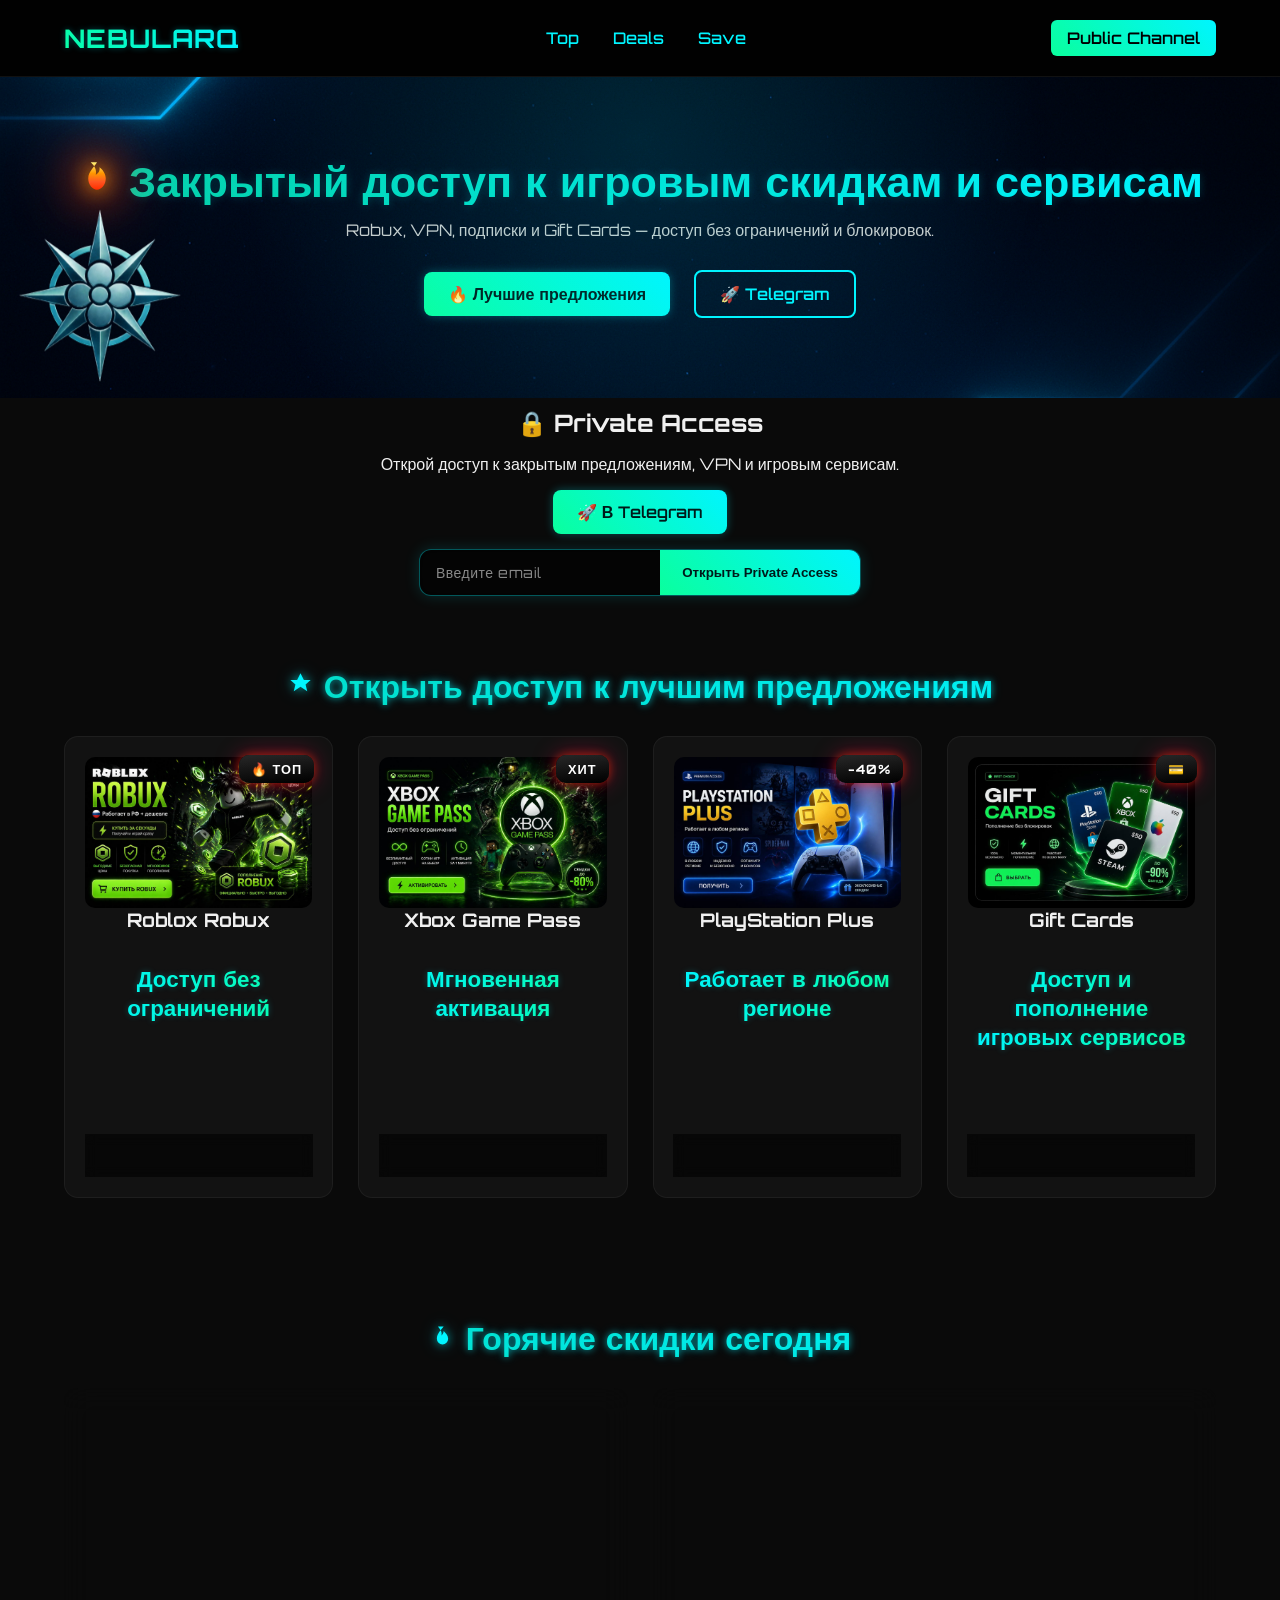
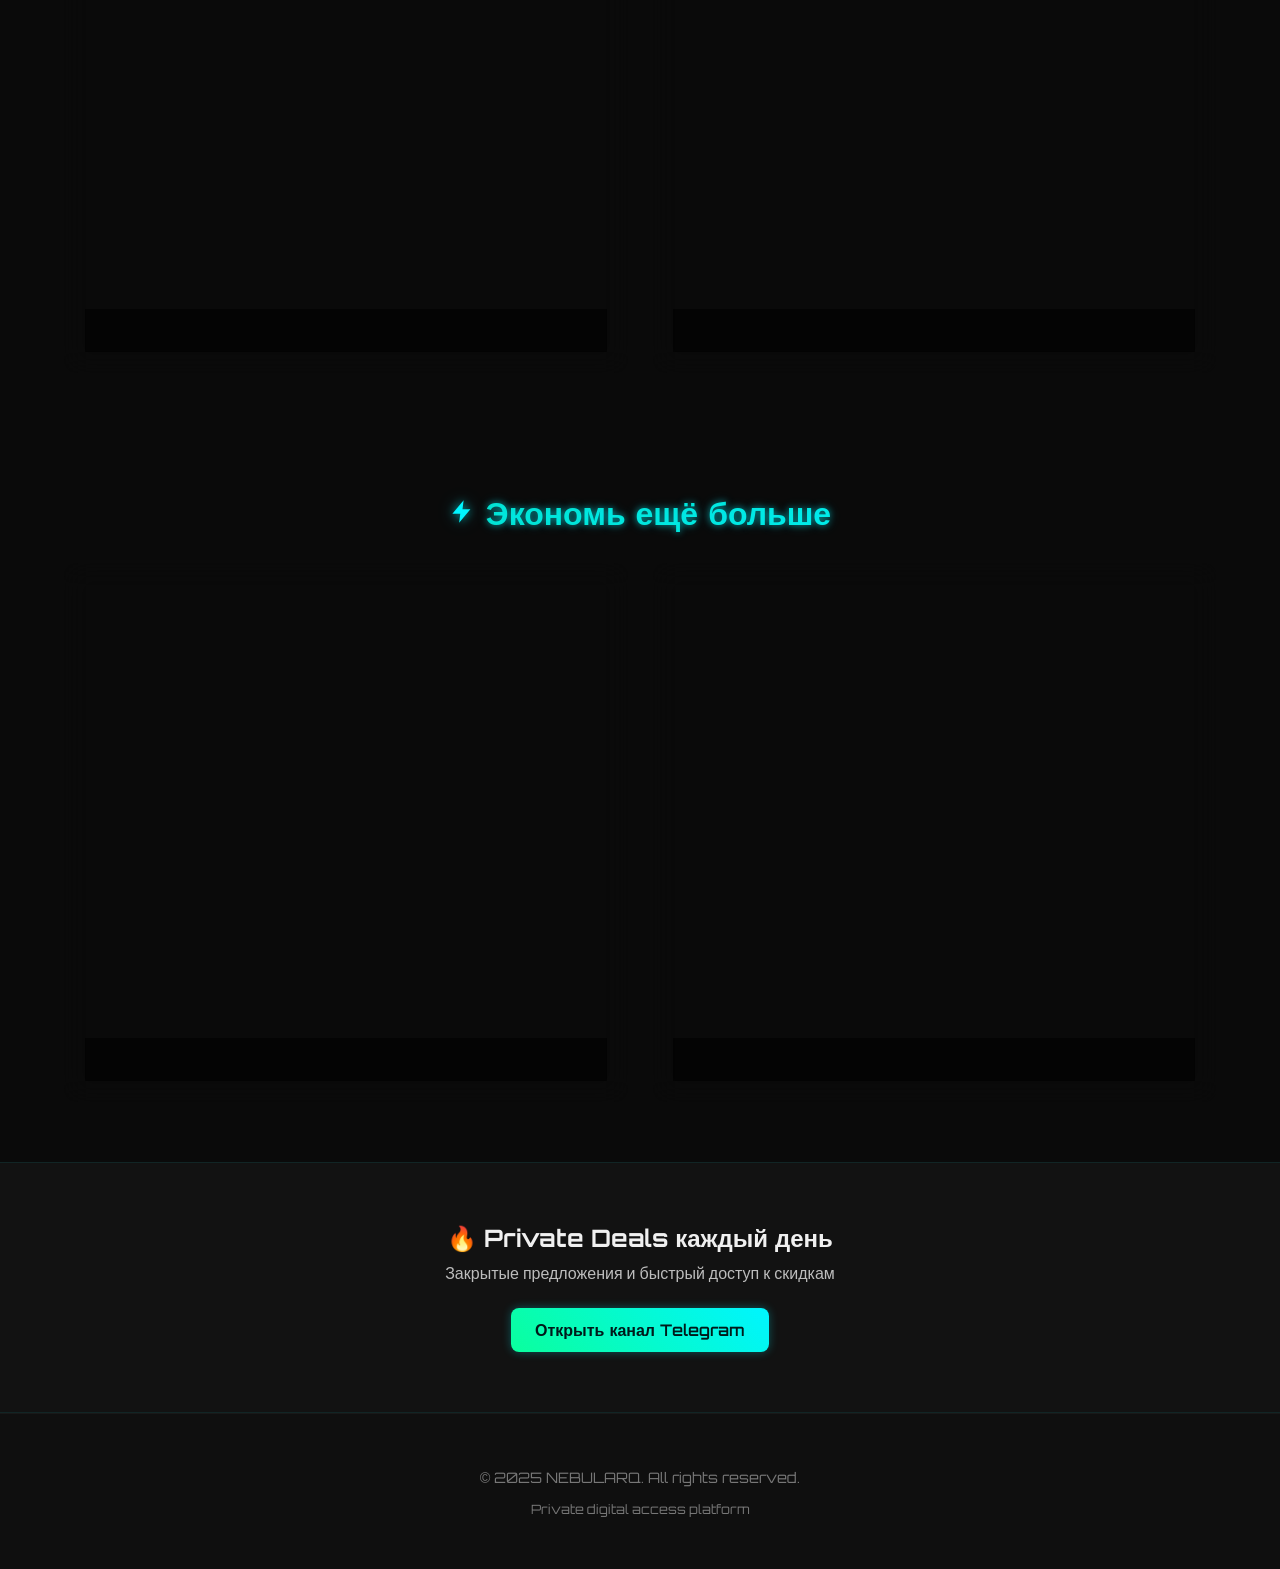
==== index.html @ bac9af2c "update hero se88" ====
<!DOCTYPE html>
<html lang="ru">

<head>
    <meta charset="UTF-8">
    <meta name="viewport" content="width=device-width, initial-scale=1.0">
    <title>Nebularq — Игровые скидки до 90%</title>

    <link rel="stylesheet" href="style.css?v=6">
    <link href="https://fonts.googleapis.com/css2?family=Orbitron:wght@500;700&display=swap" rel="stylesheet">
    <link rel="icon" href="assets/favicon.png">
</head>

<body>

    <!-- NAVBAR -->
    <header class="navbar">
        <div class="logo">NEBULARQ</div>

        <nav>
            <a href="#featured">Top</a>
            <a href="#top-deals">Deals</a>
            <a href="#save">Save</a>
        </nav>

        <a href="https://t.me/nebularq" class="telegram-btn" target="_blank">
            Public Channel
        </a>
    </header>


    <!-- HERO -->
    <section class="hero">

        <div class="hero-decoration">
            <img src="assets/Futuristic_cyan_star_emblem-removebg-preview.png">
        </div>

        <h1 class="hero-title">
            <span class="fire">
                <svg viewBox="0 0 64 64" width="40" height="40">
                    <defs>
                        <linearGradient id="fireGradient" x1="0%" y1="0%" x2="0%" y2="100%">
                            <stop offset="0%" stop-color="#fff176" />
                            <stop offset="40%" stop-color="#ff9800" />
                            <stop offset="70%" stop-color="#ff5722" />
                            <stop offset="100%" stop-color="#ff2d00" />
                        </linearGradient>
                    </defs>
                    <path
                        d="M32 2C28 10 18 16 18 28c0 10 7 18 14 18s14-8 14-18c0-8-5-14-10-18 1 6-2 10-6 12 2-8-2-14-8-20z" />
                </svg>

                <span class="sparks">
                    <span></span>
                    <span></span>
                    <span></span>
                </span>
            </span>

            <span class="title-text">Закрытый доступ к игровым скидкам и сервисам</span>
        </h1>

        <p class="hero-sub">
            Robux, VPN, подписки и Gift Cards — доступ без ограничений и блокировок.
        </p>

        <div class="hero-buttons">
            <a href="#featured" class="btn-primary">🔥 Лучшие предложения</a>
            <a href="https://t.me/nebularq" class="btn-secondary" target="_blank">🚀 Telegram</a>
        </div>

    </section>



    <!-- ✅ LEAD CAPTURE (УЛУЧШЕННЫЙ) -->
    <section class="lead-capture reveal">

        <h2>🔒 Private Access</h2>
        <p>Открой доступ к закрытым предложениям,
            VPN и игровым сервисам.</p>

        <div class="lead-buttons">

            <a href="https://t.me/nebularq" class="btn-primary track" target="_blank">
                🚀 В Telegram
            </a>

            <form id="emailForm" class="email-form">
                <div class="email-wrapper">
                    <input type="email" id="emailInput" placeholder="Введите email" required>
                    <button type="submit">
                        Открыть Private Access
                    </button>
                </div>
            </form>

        </div>

    </section>


    <!-- 💰 FEATURED -->
    <section id="featured" class="deals">
        <h2 class="section-title">
            <span class="title-icon">
                <svg viewBox="0 0 24 24" width="22" height="22">
                    <path d="M12 2L15 8H21L16.5 12L18 18L12 14L6 18L7.5 12L3 8H9L12 2Z" />
                </svg>
            </span>
            Открыть доступ к лучшим предложениям
        </h2>

        <div class="grid-cards">

            <!-- 💰 ROBUX -->
            <article class="deal-card reveal">
                <img src="assets/roblox.jpg">
                <span class="badge">🔥 ТОП</span>

                <h3>Roblox Robux</h3>
                <p class="new-price">Доступ без ограничений</p>

                <a href="/r.html?offer=roblox" class="buy-btn track">
                    Получить доступ
                </a>
            </article>

            <!-- 🎮 XBOX -->
            <article class="deal-card reveal">
                <img src="assets/xbox.jpg">
                <span class="badge">ХИТ</span>

                <h3>Xbox Game Pass</h3>
                <p class="new-price">Мгновенная активация</p>

                <a href="/r.html?offer=xbox" class="buy-btn track">
                    Активировать
                </a>
            </article>

            <!-- 🎮 PS -->
            <article class="deal-card reveal">
                <img src="assets/ps.jpg">
                <span class="badge">-40%</span>

                <h3>PlayStation Plus</h3>
                <p class="new-price">Работает в любом регионе</p>

                <a href="/r.html?offer=ps" class="buy-btn track">
                    Получить
                </a>
            </article>

            <!-- 🎁 GIFTCARDS -->
            <article class="deal-card reveal">
                <img src="assets/giftcard.jpg">
                <span class="badge">💳</span>

                <h3>Gift Cards</h3>
                <p class="new-price">Доступ и пополнение игровых сервисов</p>

                <a href="/r.html?offer=giftcards" class="buy-btn track">
                    Выбрать
                </a>
            </article>

        </div>
    </section>


    <!-- 🔥 HOT DEALS -->
    <section id="top-deals" class="deals">
        <h2 class="section-title">
            <span class="title-icon">
                <svg viewBox="0 0 24 24" width="22" height="22">
                    <path d="M13 3C11 6 7 9 7 14a5 5 0 0 0 10 0c0-3-2-5-4-7 0 2-1 3-2 4 1-3-1-5-3-8z" />
                </svg>
            </span>
            Горячие скидки сегодня
        </h2>

        <div class="grid-cards">

            <article class="deal-card reveal">
                <img src="assets/roblox.jpg">
                <span class="badge">-50%</span>

                <h3>Robux</h3>
                <p class="old-price">999₽</p>
                <p class="new-price">499₽</p>

                <a href="/r.html?offer=roblox" class="buy-btn track">
                    Открыть предложение
                </a>
            </article>

            <article class="deal-card reveal">
                <img src="assets/starfield.jpg">
                <span class="badge">-96%</span>

                <h3>Starfield</h3>
                <p class="old-price">4199₽</p>
                <p class="new-price">149₽</p>

                <a href="/r.html?offer=giftcards" class="buy-btn track">
                    Получить доступ
                </a>
            </article>

        </div>
    </section>


    <!-- 💸 SAVE -->
    <section id="save" class="deals">
        <h2 class="section-title">
            <span class="title-icon">
                <svg viewBox="0 0 24 24" width="22" height="22">
                    <path d="M13 2L3 14h7l-1 8 10-12h-7l1-8z" />
                </svg>
            </span>
            Экономь ещё больше
        </h2>

        <div class="grid-cards">

            <!-- 🔥 VPN -->
            <article class="deal-card reveal">
                <img src="assets/vpn nebula access.jpg">
                <span class="badge">🔥 MUST</span>

                <h3>Nebula Access</h3>
                <p class="new-price">Private VPN & Region Access</p>

                <a href="/r.html?offer=vpn" class="buy-btn track">
                    Открыть доступ
                </a>
            </article>

            <article class="deal-card reveal">
                <img src="assets/spotify.jpg">
                <h3>Spotify Premium</h3>
                <p class="new-price">Premium без ограничений</p>

                <a href="/r.html?offer=temu" class="buy-btn track">
                    Перейти
                </a>
            </article>

        </div>
    </section>


    <!-- TELEGRAM -->
    <section class="telegram-promo">
        <h2>🔥 Private Deals каждый день</h2>
        <p>Закрытые предложения и быстрый доступ к скидкам</p>
        <a href="https://t.me/nebularq" class="btn-primary" target="_blank">
            Открыть канал Telegram
        </a>
    </section>


    <!-- FLASH DEAL -->
    <aside class="flash-deal hidden">
        <button class="close-btn">×</button>

        <h3>⚡ДОСТУП ОТКРЫТ</h3>
        <p>Private VPN Access<strong></strong> для обхода ограничений</p>

        <a href="/r.html?offer=vpn" class="btn-primary track">
            Получить доступ
        </a>
    </aside>



    <!-- FOOTER -->
    <footer class="footer">

        <p>© 2025 NEBULARQ. All rights reserved.</p>

        <p class="disclaimer">
            Private digital access platform
        </p>

    </footer>

    <script src="script.js?v=6"></script>

</body>

</html>
---- style.css ----
body {
  margin: 0;
  font-family: 'Orbitron', sans-serif;
  background: #0a0a0a;
  color: #f0f0f0;
}

a {
  text-decoration: none;
  color: #00f5ff;
  transition: 0.3s;
}

a:hover {
  color: #0aff9d;
}

h1,
h2,
h3 {
  margin: 0 0 10px;
}

/* ---------- Navbar ---------- */
.navbar {
  display: flex;
  justify-content: space-between;
  align-items: center;
  padding: 20px 5%;
  background: rgba(0, 0, 0, 0.85);
  border-bottom: 1px solid #111;
}

.navbar .logo {
  position: relative;

  font-weight: 700;
  font-size: 1.6rem;
  letter-spacing: 1px;

  background: linear-gradient(90deg,
      #0aff9d,
      #00f5ff,
      #0aff9d);

  background-size: 200% auto;

  -webkit-background-clip: text;
  background-clip: text;
  -webkit-text-fill-color: transparent;

  animation: logoFlow 4s linear infinite;

  text-shadow:
    0 0 6px rgba(0, 245, 255, 0.3);

  z-index: 2;
}




@keyframes logoFlow {
  0% {
    background-position: 0% center;
  }
  100% {
    background-position: 200% center;
  }
}



/* Только для мобильных */
@media (max-width: 768px) {
  .navbar {
    position: relative;
    overflow: hidden;
     align-items: flex-start; /* ⬅️ ключ! */
  }
  

@media (max-width: 768px) {

  .navbar nav {
    display: flex;
    flex-direction: column; /* ⬅️ делаем вертикально */
    align-items: flex-start; /* ⬅️ выравниваем по левому краю */
    gap: 6px;
    margin-top: 8px;
  }

  .navbar nav a {
    margin: 0; /* убираем кривые отступы */
  }

}

  .navbar::before {
    content: '';
    position: absolute;
    left: -150px;
    top: 0;
    width: 100%;
    height: 100%;

    background: url('assets/Futuristic_cyan_star_emblem-removebg-preview.png?v=2') center/contain no-repeat;
    background-size: auto 99%;

    z-index: 1;
    opacity: 1;

    /* 🔥 СВЕЧЕНИЕ */
    filter:
      drop-shadow(0 0 10px rgba(0, 245, 255, 0.1)) drop-shadow(0 0 15px rgba(0, 245, 255, 0.2)) drop-shadow(0 0 35px rgba(10, 255, 157, 0.1));

    /* ✨ АНИМАЦИЯ */
    animation: starFloat 6s ease-in-out infinite;

    will-change: transform, filter;

    pointer-events: none;
  }

  .navbar .logo,
  .navbar nav,
  .navbar .telegram-btn {
    position: relative;
    z-index: 2;
  }
}

.telegram-btn:hover {
  color: #000;
  /* 💥 текст всегда черный */

  text-shadow:
    0 0 6px rgba(0, 245, 255, 0.6),
    0 0 12px rgba(0, 245, 255, 0.4);

  box-shadow:
    0 0 15px rgba(0, 245, 255, 0.6),
    0 0 30px rgba(0, 245, 255, 0.4);

  transform: translateY(-2px) scale(1.03);
}


@keyframes starFloat {
  0% {
    transform: translateY(0px);
  }

  50% {
    transform: translateY(-5px);
  }

  100% {
    transform: translateY(0px);
  }
}

@keyframes starFloat {
  0% {
    transform: translateY(0px) rotate(0deg);
  }

  50% {
    transform: translateY(-5px) rotate(1deg);
  }

  100% {
    transform: translateY(0px) rotate(0deg);
  }
}

.navbar nav a {
  margin: 0 15px;
  font-weight: 500;
}

.telegram-btn {
  padding: 8px 16px;
  background: linear-gradient(45deg, #0aff9d, #00f5ff);
  border-radius: 6px;
  color: #000;
  font-weight: 600;
  text-shadow:
    0 0 4px rgba(0, 245, 255, 0.2);

}

/* ---------- Hero ---------- */
.hero {
  text-align: center;
  padding: 80px 5%;
  background: url('assets/bg-hero.png') center/cover no-repeat;
  position: relative;
}

.hero::after {
  content: '';
  position: absolute;
  inset: 0;

  background: radial-gradient(circle at 50% 20%,
      rgba(0, 245, 255, 0.12),
      transparent 60%);

  pointer-events: none;
}

/* УБРАТЬ ОТСЮДА ГРАДИЕНТ */
.hero h1 {
  color: #06cea3;
  /* просто фолбэк */
}

.hero-sub {
  margin-top: 15px;
  color: #ccc;
  animation: fadeInUp 1.4s ease forwards;
}

.hero-title {
  font-size: 2.7rem;
  font-weight: 700;
  line-height: 1.1;
  display: flex;
  justify-content: center;
  align-items: center;
  flex-wrap: wrap;

  animation: fadeInUp 1s ease forwards;
}

.title-text {
  background: linear-gradient(90deg,
      #06cea3,
      #00f5ff,
      #06cea3);

  background-size: 200% auto;


  -webkit-text-fill-color: transparent;
  background: linear-gradient(90deg, #06cea3 0%, #00f5ff 100%);

  animation: gradientMove 4s linear infinite;
}

/* 🌈 движение градиента */
@keyframes gradientMove {
  0% {
    background-position: 0% center;
  }

  100% {
    background-position: 200% center;
  }
}

.fire {
  position: relative;
  display: inline-flex;
  margin-right: 12px;
}

.fire svg {
  fill: url(#fireGradient);

  filter:
    drop-shadow(0 0 10px #ff9800) drop-shadow(0 0 20px #ff5722) drop-shadow(0 0 30px #ff2d00);

  animation: fireUltra 0.7s infinite ease-in-out;
}

@keyframes fireUltra {
  0% {
    transform: scale(1) rotate(-1deg);
  }

  50% {
    transform: scale(1.15) rotate(1deg);
  }

  100% {
    transform: scale(1) rotate(0deg);
  }
}

.title-text {
  background: linear-gradient(90deg, #06cea3 0%, #00f5ff 100%);

  background-clip: text;
  /* ✅ добавь это */
  -webkit-background-clip: text;
  /* ✅ оставь это */

  -webkit-text-fill-color: transparent;
}


/* ссылки */
a {
  transition: all 0.25s ease;
}

a:hover {
  text-shadow: 0 0 8px #00f5ff;
}

/* бейджи */
.badge {
  animation: pulseBadge 2s infinite;
}

@keyframes pulseBadge {
  0% {
    transform: scale(1);
  }

  50% {
    transform: scale(1.08);
  }

  100% {
    transform: scale(1);
  }
}

@keyframes fadeInUp {
  from {
    opacity: 0;
    transform: translateY(20px);
  }

  to {
    opacity: 1;
    transform: translateY(0);
  }
}

.sparks {
  position: absolute;
  top: -5px;
  left: 10px;
  pointer-events: none;
}

.sparks span {
  position: absolute;
  width: 4px;
  height: 4px;
  background: #ffcc00;
  border-radius: 50%;
  opacity: 0;
  animation: sparkFly 1.5s infinite;
}

/* разные искры */
.sparks span:nth-child(1) {
  left: 0;
  animation-delay: 0s;
}

.sparks span:nth-child(2) {
  left: 8px;
  animation-delay: 0.3s;
}

.sparks span:nth-child(3) {
  left: 4px;
  animation-delay: 0.6s;
}

/* ✨ анимация искр */
@keyframes sparkFly {
  0% {
    transform: translateY(0) scale(1);
    opacity: 1;
  }

  50% {
    transform: translateY(-10px) scale(1.2);
    opacity: 0.8;
  }

  100% {
    transform: translateY(-20px) scale(0.5);
    opacity: 0;
  }
}

.hero-decoration {
  position: absolute;
  left: 0;
  bottom: 0;
  width: 200px;
  height: auto;
  z-index: 1;
  pointer-events: none;
  mix-blend-mode: screen;
}



.hero-decoration img {
  width: 100%;
  height: auto;
  display: block;

  animation: starGlow 4s ease-in-out infinite;
}

@keyframes starGlow {

  /* 🔵 минимум */
  0% {
    filter:
      drop-shadow(0 0 2px rgba(0, 245, 255, 0.05))
      drop-shadow(0 0 4px rgba(0, 245, 255, 0.05))
      brightness(0.85);
  }

  /* 👈 мягкий разогрев */
  6% {
    filter:
      drop-shadow(0 0 3px rgba(200, 240, 255, 0.12))
      drop-shadow(0 0 6px rgba(200, 240, 255, 0.1))
      brightness(0.92);
  }

  /* 👈 ещё ближе к вспышке (сглаживание ключ!) */
  10% {
    filter:
      drop-shadow(0 0 5px rgba(220, 250, 255, 0.25))
      drop-shadow(0 0 10px rgba(220, 250, 255, 0.18))
      brightness(1.02);
  }

  /* ✨ внутренняя вспышка (уже НЕ резкая) */
  14% {
    filter:
      drop-shadow(0 0 8px rgba(255, 255, 255, 0.45))
      drop-shadow(0 0 14px rgba(220, 255, 255, 0.3))
      brightness(1.12);
  }

  /* 👈 плавный выход из вспышки */
  22% {
    filter:
      drop-shadow(0 0 12px rgba(200, 255, 255, 0.35))
      drop-shadow(0 0 22px rgba(200, 255, 255, 0.25))
      brightness(1.08);
  }

  /* 🔥 основной разгон */
  50% {
    filter:
      drop-shadow(0 0 25px rgba(0, 245, 255, 0.7))
      drop-shadow(0 0 50px rgba(10, 255, 157, 0.5))
      brightness(1.1);
  }

  /* 👈 подготовка к пику */
  65% {
    filter:
      drop-shadow(0 0 28px rgba(0, 255, 200, 0.75))
      drop-shadow(0 0 55px rgba(10, 255, 157, 0.55))
      brightness(1.15);
  }

  /* 🌟 пик */
  75% {
    filter:
      drop-shadow(0 0 30px rgba(10, 255, 157, 0.9))
      drop-shadow(0 0 60px rgba(10, 255, 157, 0.6))
      brightness(1.2);
  }

  /* 👈 мягкое затухание */
  88% {
    filter:
      drop-shadow(0 0 10px rgba(0, 245, 255, 0.2))
      drop-shadow(0 0 18px rgba(0, 245, 255, 0.15))
      brightness(0.95);
  }

  /* 🔵 обратно в минимум */
  100% {
    filter:
      drop-shadow(0 0 2px rgba(0, 245, 255, 0.05))
      drop-shadow(0 0 4px rgba(0, 245, 255, 0.05))
      brightness(0.85);

      animation: starGlow 4s cubic-bezier(0.4, 0, 0.2, 1) infinite;
  }
}

/* Скрываем картинку на мобильных устройствах */
@media (max-width: 768px) {
  .hero-decoration {
    display: none;
  }
}

.btn-primary,
.btn-secondary {
  display: inline-flex;

  align-items: center;
  /* ✅ вертикально */
  justify-content: center;
  /* ✅ по центру */

  padding: 12px 24px;
  margin: 0 10px;
  border-radius: 8px;
  font-weight: 600;
}

.btn-primary {
  position: relative;
  /* ✅ добавили */
  overflow: hidden;
  /* ✅ добавили */

  background: linear-gradient(45deg, #0aff9d, #00f5ff);
  color: #001a1a;
  border-radius: 8px;

  box-shadow: 0 0 10px rgba(0, 245, 255, 0.3);

  animation: pulseGlow 2.5s infinite;
  transition: all 0.3s ease;
}

@keyframes pulseGlow {
  0% {
    box-shadow:
      0 0 8px rgba(0, 245, 255, 0.2),
      0 0 15px rgba(10, 255, 157, 0.1);
  }

  50% {
    box-shadow:
      0 0 25px rgba(0, 245, 255, 0.8),
      0 0 50px rgba(10, 255, 157, 0.5);
  }

  100% {
    box-shadow:
      0 0 8px rgba(0, 245, 255, 0.2),
      0 0 15px rgba(10, 255, 157, 0.1);
  }
}

.btn-primary:active {
  transform: scale(0.96);
  box-shadow:
    0 0 5px #00f5ff,
    inset 0 0 10px rgba(0, 0, 0, 0.4);
}

.btn-primary::before {
  content: "";
  position: absolute;
  top: 0;
  left: -100%;
  width: 60%;
  height: 100%;

  background: linear-gradient(120deg,
      transparent,
      rgba(255, 255, 255, 0.4),
      transparent);

  transform: skewX(-20deg);

  animation: shimmerMove 3s infinite;
}

@keyframes shimmerMove {
  0% {
    left: -100%;
  }

  100% {
    left: 150%;
  }
}


/* 🔥 ХОВЕР */
.btn-primary:hover {
  transform: translateY(-2px) scale(1.05);
  letter-spacing: 0.5px;

  box-shadow:
    0 0 15px #00f5ff,
    0 0 30px rgba(0, 245, 255, 0.8),
    0 0 50px rgba(10, 255, 157, 0.6);

  filter: brightness(1.15);

  color: #001a1a;

  text-shadow: 0 0 6px rgba(0, 0, 0, 0.6);

  animation: none;
  /* 💥 важно — отключаем пульс при наведении */
}

.btn-primary:hover::after {
  transform: translateX(4px);
}

.btn-secondary {
  border: 2px solid #00f5ff;
  color: #00f5ff;
}

.trust-badges span {
  margin: 0 10px;
  font-size: 0.9rem;
  color: #ccc;
}

/* ---------- Deals Grid ---------- */
.deals {
  padding: 60px 5%;
}

.deals h2:hover {
  text-shadow: 0 0 10px rgba(0,245,255,0.4);
}

.section-title {
  display: flex;
  align-items: center;
  justify-content: center;
  gap: 10px;

  font-size: 2rem;

  color: #00f5ff; /* 💥 чистый цвет */

  text-shadow:
    0 0 6px rgba(0, 245, 255, 0.5),
    0 0 12px rgba(0, 245, 255, 0.3);
}

.title-icon svg {
  width: 27px;
  height: 27px;
  fill: #00f5ff;

  /* 💎 лёгкий glow, БЕЗ анимации */
  filter:
    drop-shadow(0 0 4px rgba(0, 245, 255, 0.5))
    drop-shadow(0 0 8px rgba(0, 245, 255, 0.3));
}

.section-title:hover .title-icon svg {
  filter:
    drop-shadow(0 0 8px rgba(0, 245, 255, 0.9))
    drop-shadow(0 0 16px rgba(0, 245, 255, 0.6));
}
.grid-cards {
  display: grid;
  grid-template-columns: repeat(auto-fit, minmax(260px, 1fr));
  gap: 25px;
}

.deal-card {
  background: rgba(18, 18, 18, 0.6);
  /* прозрачность */
  backdrop-filter: blur(12px);
  /* 💎 стекло */
  -webkit-backdrop-filter: blur(12px);
  overflow: hidden;

  border: 1px solid rgba(255, 255, 255, 0.05);
  background: #121212;
  padding: 20px;
  border-radius: 14px;
  text-align: center;
  position: relative;
  z-index: 1;

  transform: translateY(0) scale(1);

  box-shadow: 0 0 0 rgba(0, 0, 0, 0);

  transform-style: preserve-3d;
  perspective: 1000px;

  transition:
    transform 0.25s ease,
    box-shadow 0.3s ease,
    filter 0.3s ease;
}

.deal-card::after {
  content: '';
  position: absolute;
  top: -50%;
  left: -50%;
  width: 200%;
  height: 200%;

  background: radial-gradient(circle,
      rgba(0, 245, 255, 0.15),
      transparent 60%);

  opacity: 0;
  transition: opacity 0.4s;
}

.deal-card:hover::after {
  opacity: 1;
}

.deal-card>* {
  position: relative;
  z-index: 2;
}

.deal-card:active {
  transform: scale(0.97);
}

.deal-card:hover {
  transform: translateY(-8px) scale(1.02);

  box-shadow:
    0 10px 30px rgba(0, 0, 0, 0.6),
    0 0 20px rgba(0, 245, 255, 0.2),
    0 0 40px rgba(10, 255, 157, 0.1);
}

.deal-card::before {
  content: '';
  position: absolute;
  inset: 0;
  border-radius: 14px;

  background: linear-gradient(45deg, #00f5ff, #0aff9d, #00f5ff);

  opacity: 0;
  transition: opacity 0.3s ease;

  z-index: 0;
}

.deal-card:hover::before {
  opacity: 0.70;
  /* 🔥 ключ! не 1, а 0.15 */
  filter: blur(8px);
}

.deal-card img {
  width: 100%;
  border-radius: 10px;

  transition: transform 0.4s ease, filter 0.4s ease;
}

.deal-card:hover img {
  transform: scale(1.05);
  filter: brightness(1.1);
}

.deal-card .old-price {
  text-decoration: line-through;
  color: #777;
  font-size: 0.9rem;
}

.deal-card .new-price {
  font-size: 1.4rem;
  font-weight: 700;

  background: linear-gradient(90deg, #00f5ff, #0aff9d);
  background-clip: text;
  -webkit-background-clip: text;

  color: transparent;
  -webkit-text-fill-color: transparent;

  text-shadow: 0 0 6px rgba(0, 245, 255, 0.25);
}

.deal-card:hover .new-price {
  text-shadow:
    0 0 10px #00f5ff,
    0 0 20px rgba(0, 245, 255, 0.5);
}

.deal-card .badge {
  position: absolute;
  top: 18px;
  right: 18px;

  padding: 6px 12px;
  border-radius: 10px;

  font-size: 0.75rem;
  font-weight: 700;
  letter-spacing: 0.6px;

  color: #fff;

  background: linear-gradient(120deg,
      #0a0a0a,
      #000000,
      #1a1a1a);

  background-size: 200% auto;

  box-shadow:
    0 0 10px rgba(255, 45, 0, 0.6),
    0 0 25px rgba(255, 0, 85, 0.4);

  animation:
    badgeFlow 3s linear infinite,
    badgePulse 2s ease-in-out infinite;

  transition: all 0.3s ease;

  overflow: hidden;
}

@keyframes badgeFlow {
  0% {
    background-position: 0% center;
  }

  100% {
    background-position: 200% center;
  }
}

@keyframes badgePulse {
  0% {
    box-shadow:
      0 0 8px rgba(255, 45, 0, 0.5),
      0 0 15px rgba(255, 0, 85, 0.3);
  }

  50% {
    box-shadow:
      0 0 20px rgba(255, 45, 0, 0.9),
      0 0 40px rgba(255, 0, 85, 0.6),
      0 0 60px rgba(255, 45, 0, 0.4);
  }

  100% {
    box-shadow:
      0 0 8px rgba(255, 45, 0, 0.5),
      0 0 15px rgba(255, 0, 85, 0.3);
  }
}

@keyframes badgeGlow {
  0% {
    box-shadow:
      0 0 8px rgba(255, 45, 0, 0.5);
  }

  50% {
    box-shadow:
      0 0 20px rgba(255, 45, 0, 0.9),
      0 0 40px rgba(255, 0, 85, 0.6);
  }

  100% {
    box-shadow:
      0 0 8px rgba(255, 45, 0, 0.5);
  }
}


.deal-card .badge::before {
  content: "";
  position: absolute;
  top: 0;
  left: -100%;
  width: 60%;
  height: 100%;

  background: linear-gradient(120deg,
      transparent,
      rgba(255, 255, 255, 0.5),
      transparent);

  transform: skewX(-20deg);

  animation: badgeShine 2.5s infinite;
}

.deal-card .badge::after {
  content: '';
  position: absolute;
  inset: 0;
  border-radius: 8px;

  background: linear-gradient(rgba(255, 255, 255, 0.3),
      transparent);

  opacity: 0.4;
}

@keyframes badgeShine {
  0% {
    left: -100%;
  }

  100% {
    left: 150%;
  }
}

.deal-card:hover .badge {
  transform: scale(1.15);

  box-shadow:
    0 0 25px rgba(255, 45, 0, 1),
    0 0 50px rgba(255, 0, 85, 0.8),
    0 0 80px rgba(255, 45, 0, 0.6);
}

.buy-btn {
  display: inline-block;
  margin-top: 12px;
  padding: 10px 20px;

  background: rgba(0, 0, 0, 0.6);
  /* 🔥 вот тот самый баланс */
  color: #00f5ff;

  border: 1px solid rgba(0, 245, 255, 0.5);
  border-radius: 8px;

  font-weight: 600;

  backdrop-filter: blur(6px);

  transition: all 0.3s ease;
}

/* ХОВЕР */
.buy-btn:hover {
  background: linear-gradient(45deg, #0aff9d, #00f5ff);
  color: #000;

  box-shadow:
    0 0 10px #00f5ff,
    0 0 20px rgba(0, 245, 255, 0.6);
}

/* ---------- Categories ---------- */
/* .categories {
  display: flex;
  justify-content: center;
  gap: 20px;
  padding: 40px 5%;
  background: #0f0f0f;
}
.categories a {
  padding: 10px 20px;
  background: #121212;
  border-radius: 8px;
} */


.categories {

  display: grid;

  grid-template-columns: repeat(auto-fit, minmax(120px, 1fr));

  gap: 20px;

  padding: 40px 5%;

  background: #0f0f0f;

  justify-items: center;
  /* выравнивание кнопок по центру в своих ячейках */

}

.categories a {

  padding: 10px 20px;

  background: #121212;

  border-radius: 8px;

  text-align: center;

  white-space: nowrap;
  /* чтобы текст не ломался по словам */

}


/* Дополнительная настройка для совсем узких экранов (опционально) */

@media (max-width: 480px) {

  .categories {

    grid-template-columns: repeat(2, 1fr);
    /* по 2 кнопки в ряд */

  }

}


/* ---------- How It Works ---------- */
.how {
  padding: 60px 5%;
  background: #0a0a0a;
  text-align: center;
}

.how ol {
  max-width: 600px;
  margin: 20px auto;
  text-align: left;
  line-height: 1.6;
}

/* ---------- Telegram Promo ---------- */
.telegram-promo {
  padding: 60px 5%;
  text-align: center;
  background: #121212;
}

/* ---------- Flash Deal Widget ---------- */
.flash-deal {
  box-sizing: border-box;
  position: fixed;
  bottom: 30px;
  right: 30px;
  background: #1a1a1a;
  padding: 20px;
  border-radius: 12px;
  box-shadow: 0 0 20px #0aff9d55;
  text-align: center;
  z-index: 1000;
}

.close-btn {
  position: absolute;
  top: 5px;
  right: 10px;
  background: none;
  border: none;
  color: #888;
  font-size: 24px;
  cursor: pointer;
  line-height: 1;
  padding: 0;
  width: 20px;
  height: 20px;
  display: flex;
  align-items: center;
  justify-content: center;
  transition: color 0.3s;
}

.close-btn:hover {
  color: #ff0055;
}

/* Скрытое состояние */
.flash-deal.hidden {
  display: none;
}

/* ---------- Footer ---------- */
.footer {
  text-align: center;
  padding: 40px 5%;
  background: #0f0f0f;
  font-size: 0.9rem;
  color: #777;
}

.footer a {
  color: #00f5ff;
}

.footer .disclaimer {
  margin-top: 10px;
  font-size: 0.8rem;
}


.reveal:nth-child(1) {
  transition-delay: 0.1s;
}

.reveal:nth-child(2) {
  transition-delay: 0.2s;
}

.reveal:nth-child(3) {
  transition-delay: 0.3s;
}

.reveal:nth-child(4) {
  transition-delay: 0.4s;
}

.reveal:nth-child(5) {
  transition-delay: 0.5s;
}

.reveal {
  opacity: 0;
  transform: translateY(40px) scale(0.95);
  filter: blur(10px);

  transition:
    opacity 0.8s ease,
    transform 0.8s ease,
    filter 0.8s ease;
}

.reveal.active {
  opacity: 1;
  transform: translateY(0) scale(1);
  filter: blur(0);
}

/* ===================================
   💰 NEW STRUCTURE SUPPORT
   Добавить в конец style.css
=================================== */

/* Featured / Save секции */
#featured,
#save,
#top-deals {
  scroll-margin-top: 100px;
}

/* Заголовки секций */
.deals h2 {
  text-align: center;
  margin-bottom: 30px;
  font-size: 2rem;
  background: linear-gradient(90deg, #06cea3, #00f5ff);
  -webkit-background-clip: text;
  background-clip: text;
  -webkit-text-fill-color: transparent;
}

/* Карточки одинаковой высоты */
.grid-cards {
  align-items: stretch;
}

.deal-card {
  display: flex;
  flex-direction: column;
  justify-content: space-between;
  min-height: 420px;
}

/* Кнопка всегда внизу карточки */
.buy-btn {
  margin-top: auto;
}

/* HERO spacing */
.hero-buttons {
  margin-top: 30px;
}

.hero-sub {
  max-width: 700px;
  margin-left: auto;
  margin-right: auto;
}

/* Telegram block */
.telegram-promo {
  border-top: 1px solid rgba(0, 245, 255, 0.08);
  border-bottom: 1px solid rgba(0, 245, 255, 0.08);
}

.telegram-promo p {
  color: #bdbdbd;
  margin: 10px 0 25px;
}

/* Footer улучшение */
.footer {
  border-top: 1px solid rgba(255, 255, 255, 0.04);
}

/* FLASH DEAL улучшение */
.flash-deal {
  width: 280px;
  max-width: calc(100vw - 30px);
  backdrop-filter: blur(12px);
  -webkit-backdrop-filter: blur(12px);
}

.flash-deal p {
  margin: 10px 0 15px;
}

/* ===== MOBILE ===== */
@media (max-width: 768px) {

  .hero {
    padding: 60px 5%;
  }

  .hero-title {
    font-size: 2rem;
    line-height: 1.2;
  }

  .hero-buttons {
    display: flex;
    flex-direction: column;
    gap: 15px;
    align-items: center;
  }

  .btn-primary,
  .btn-secondary {
    width: 100%;
    max-width: 320px;
    margin: 0;
  }

  .deals {
    padding: 45px 5%;
  }

  .deal-card {
    min-height: auto;
  }

  .flash-deal {
    bottom: 15px;
    right: 15px;
    left: 15px;
    width: auto;
  }

  .navbar nav {
    display: flex;
    gap: 12px;
    flex-wrap: wrap;
    justify-content: center;
  }
}

/* ===== EXTRA SMALL ===== */
@media (max-width: 480px) {

  .hero-title {
    font-size: 1.6rem;
  }

  .deals h2 {
    font-size: 1.5rem;
  }

  .deal-card {
    padding: 16px;
  }

  .buy-btn {
    width: 100%;
    box-sizing: border-box;
    text-align: center;
  }
}



/* ===================================
🔥 PRO FIXES / НЕ ЛОМАЕМ ДИЗАЙН
=================================== */


/* ===============================
🔥 1. ЖИВОЙ ОГОНЬ (УЛУЧШЕН)
=============================== */
.fire svg {
  animation: fireUltra 0.6s infinite ease-in-out;
  transform-origin: center;
}

@keyframes fireUltra {
  0% {
    transform: scale(1) rotate(-2deg);
    filter:
      drop-shadow(0 0 6px #ff9800)
      drop-shadow(0 0 12px #ff5722)
      drop-shadow(0 0 18px #ff2d00);
  }

  50% {
    transform: scale(1.25) rotate(2deg);
    filter:
      drop-shadow(0 0 15px #ff9800)
      drop-shadow(0 0 25px #ff5722)
      drop-shadow(0 0 40px #ff2d00);
  }

  100% {
    transform: scale(1.05) rotate(0deg);
    filter:
      drop-shadow(0 0 8px #ff9800)
      drop-shadow(0 0 16px #ff5722)
      drop-shadow(0 0 22px #ff2d00);
  }
}


/* ===============================
✨ 2. ИСКРЫ (СДЕЛАЛ ЖИВЕЕ)
=============================== */
.sparks span {
  animation: sparkFly 1.2s infinite;
  filter: drop-shadow(0 0 4px #ffcc00);
}

@keyframes sparkFly {
  0% {
    transform: translateY(0) scale(1);
    opacity: 1;
  }

  40% {
    transform: translateY(-12px) scale(1.3);
    opacity: 1;
  }

  100% {
    transform: translateY(-30px) scale(0.3);
    opacity: 0;
  }
}


/* ===============================
💎 3. КАРТОЧКИ — ДОРОЖЕ ВИЗУАЛ
=============================== */
.deal-card {
  backdrop-filter: blur(14px);
}

.deal-card:hover {
  transform: translateY(-10px) scale(1.025);

  box-shadow:
    0 15px 35px rgba(0,0,0,0.7),
    0 0 25px rgba(0,245,255,0.25),
    0 0 60px rgba(10,255,157,0.12);
}


/* ===============================
💰 4. КНОПКИ — БОЛЬШЕ КОНВЕРСИЯ
=============================== */
.buy-btn {
  position: relative;
  overflow: hidden;
}

.buy-btn::after {
  content: "";
  position: absolute;
  inset: 0;

  background: linear-gradient(
    120deg,
    transparent,
    rgba(255,255,255,0.25),
    transparent
  );

  opacity: 0;
  transition: 0.4s;
}

.buy-btn:hover::after {
  opacity: 1;
  animation: shineBtn 1.2s;
}

@keyframes shineBtn {
  from { transform: translateX(-100%); }
  to { transform: translateX(200%); }
}


/* ===============================
🔥 5. BADGE — СИЛЬНЕЕ ВНИМАНИЕ
=============================== */
.deal-card .badge {
  letter-spacing: 1px;
  font-size: 0.8rem;
}

.deal-card:hover .badge {
  transform: scale(1.2);
}


/* ===============================
⚡ 6. FLASH DEAL — ДОРОЖЕ ВИД
=============================== */
.flash-deal {
  border: 1px solid rgba(0,245,255,0.2);

  box-shadow:
    0 0 15px rgba(0,245,255,0.25),
    0 0 40px rgba(10,255,157,0.15);
}

.flash-deal h3 {
  text-shadow: 0 0 10px rgba(0,245,255,0.5);
}


/* ===============================
📱 7. МОБИЛКА (ВАЖНО)
=============================== */
@media (max-width: 768px) {

  .deal-card:hover {
    transform: none;
  }

  .buy-btn:active {
    transform: scale(0.95);
  }

}


/* ===============================
💣 8. ЛЁГКИЙ FOCUS (UX + ДЕНЬГИ)
=============================== */
.buy-btn:focus {
  outline: none;

  box-shadow:
    0 0 0 2px rgba(0,245,255,0.4),
    0 0 15px rgba(0,245,255,0.6);
}


/* ===============================
🚀 9. HERO ТЕКСТ ЧУТЬ ЯРЧЕ
=============================== */
.hero-title {
  text-shadow:
    0 0 10px rgba(0,245,255,0.2);
}


/* ===============================
💡 10. ЛЁГКИЙ ПУЛЬС (НЕ НАВЯЗЧИВО)
=============================== */
@keyframes subtlePulse {
  0% { transform: scale(1); }
  50% { transform: scale(1.015); }
  100% { transform: scale(1); }
}

.btn-primary {
  animation: subtlePulse 3s infinite;
}

.lead-capture {
  text-align: center;
  padding: 10px 5%;
}

/* ===================================
💣 FINAL FIXES (НЕ ЛОМАЕМ ДИЗАЙН)
=================================== */


/* ❌ УБИРАЕМ СТАТИСТИКУ ДЛЯ ВСЕХ */
.stats-panel {
  display: none !important;
}


/* ===============================
💎 EMAIL FORM PRO (АПГРЕЙД)
=============================== */

.email-form {
  margin-top: 15px;
}

.email-form input {
  padding: 10px;
  border-radius: 6px;
  border: none;
}

.email-wrapper {
  display: flex;
  background: rgba(0,0,0,0.55);
  border: 1px solid rgba(0,245,255,0.35);
  border-radius: 12px;
  overflow: hidden;
  backdrop-filter: blur(12px);
  max-width: 440px;
  margin: 0 auto;

  box-shadow:
    0 0 15px rgba(0,245,255,0.15),
    inset 0 0 10px rgba(0,0,0,0.4);
}

.email-wrapper input {
  flex: 1;
  padding: 14px 16px;
  border: none;
  outline: none;
  background: transparent;
  color: #fff;
  font-family: 'Orbitron', sans-serif;
  font-size: 14px;
}

.email-wrapper input::placeholder {
  color: #888;
  letter-spacing: 0.5px;
}

.email-wrapper button {
  padding: 0 22px;
  background: linear-gradient(45deg,#0aff9d,#00f5ff);
  border: none;
  color: #001a1a;
  font-weight: 700;
  cursor: pointer;

  transition: all 0.25s ease;
}

.email-wrapper button:hover {
  filter: brightness(1.2);
  box-shadow:
    0 0 10px rgba(0,245,255,0.6),
    0 0 25px rgba(10,255,157,0.4);
}


/* ===============================
⚡ FLASH DEAL FIX (КНОПКА НЕ ВЫЛАЗИТ)
=============================== */

.flash-deal {
  box-sizing: border-box;
  max-width: calc(100vw - 30px);
}

.flash-deal .btn-primary {
  width: 100%;
  box-sizing: border-box;
  margin: 0;
}


/* ===============================
📱 MOBILE FIX (КРИТИЧНО)
=============================== */

@media (max-width: 480px) {

  .email-wrapper {
    flex-direction: column;
  }

  .email-wrapper button {
    width: 100%;
    padding: 14px;
  }

}


/* ===============================
💰 КОНВЕРСИЯ + UX (ЛЕГКИЕ ДОБАВКИ)
=============================== */

.email-wrapper:focus-within {
  border-color: rgba(0,245,255,0.8);

  box-shadow:
    0 0 20px rgba(0,245,255,0.4),
    0 0 40px rgba(10,255,157,0.2);
}


/* лёгкий hover эффект */
.email-wrapper:hover {
  border-color: rgba(0,245,255,0.6);
}
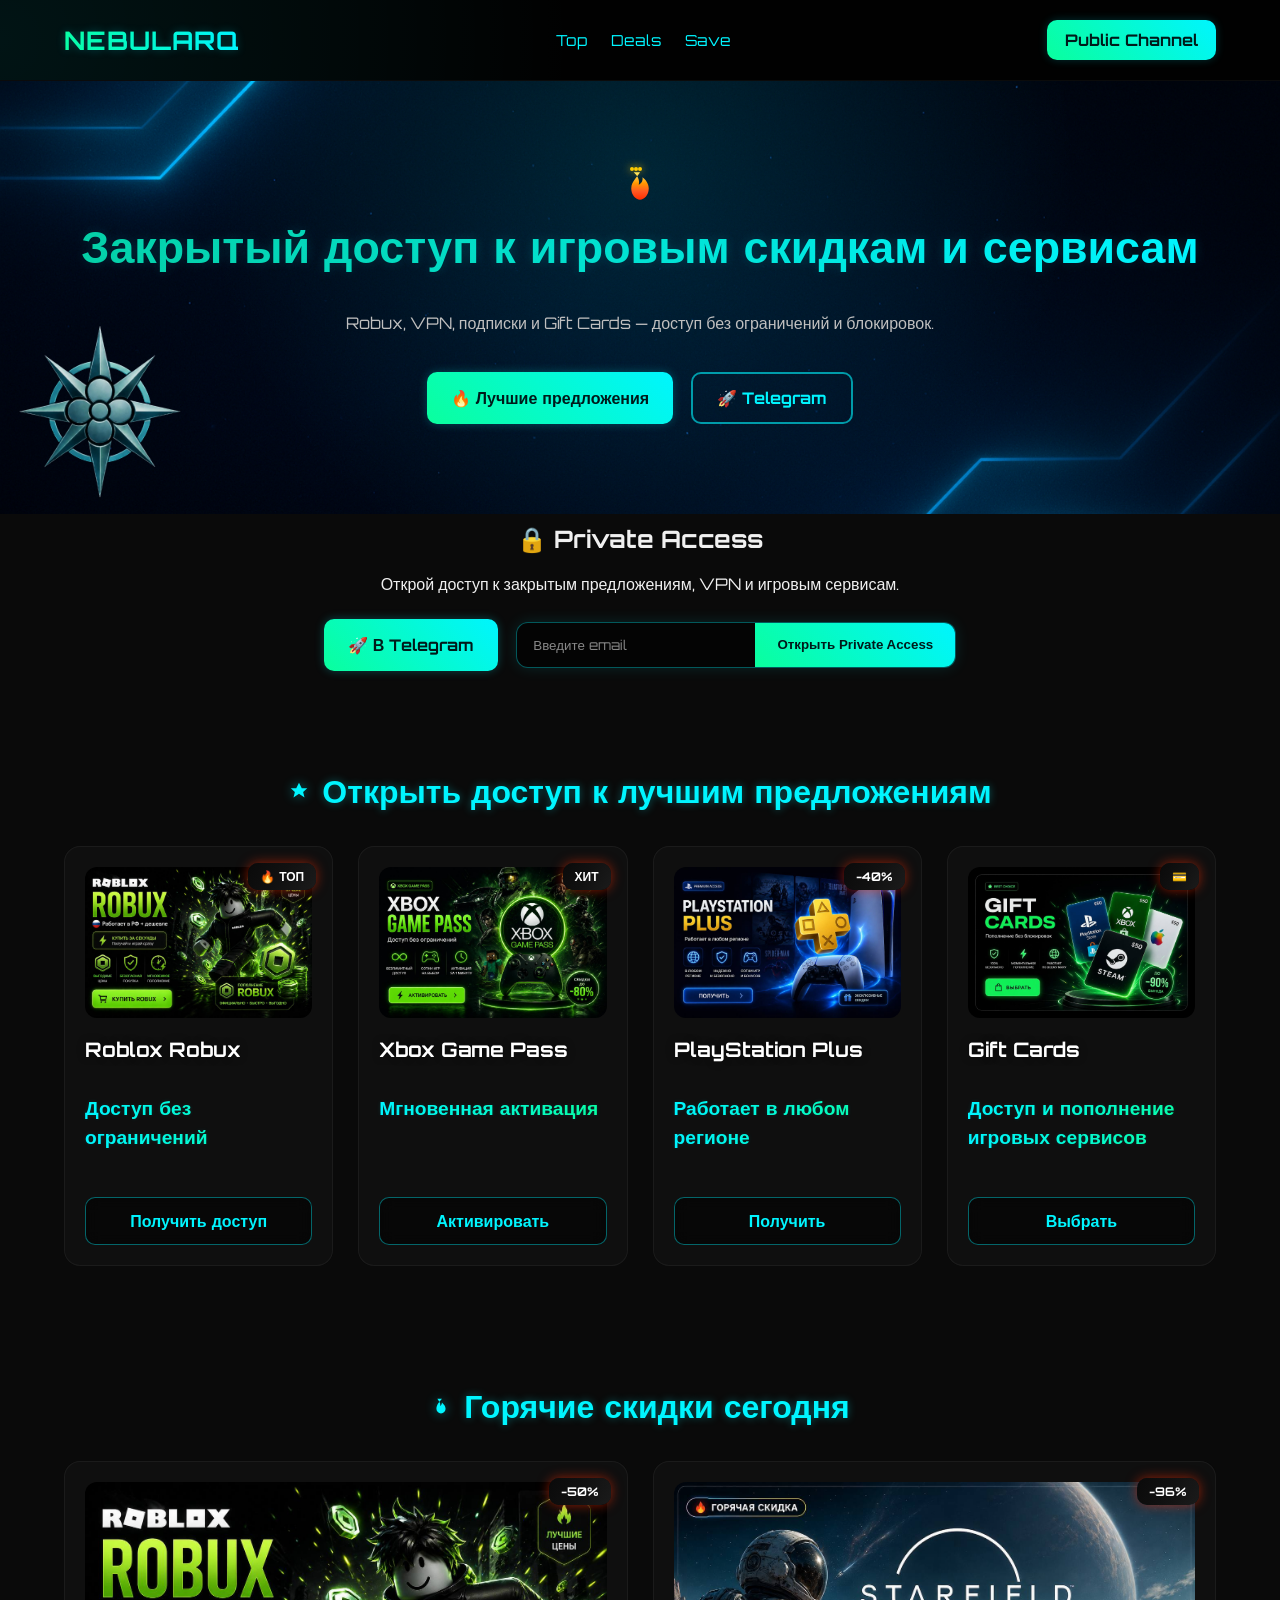
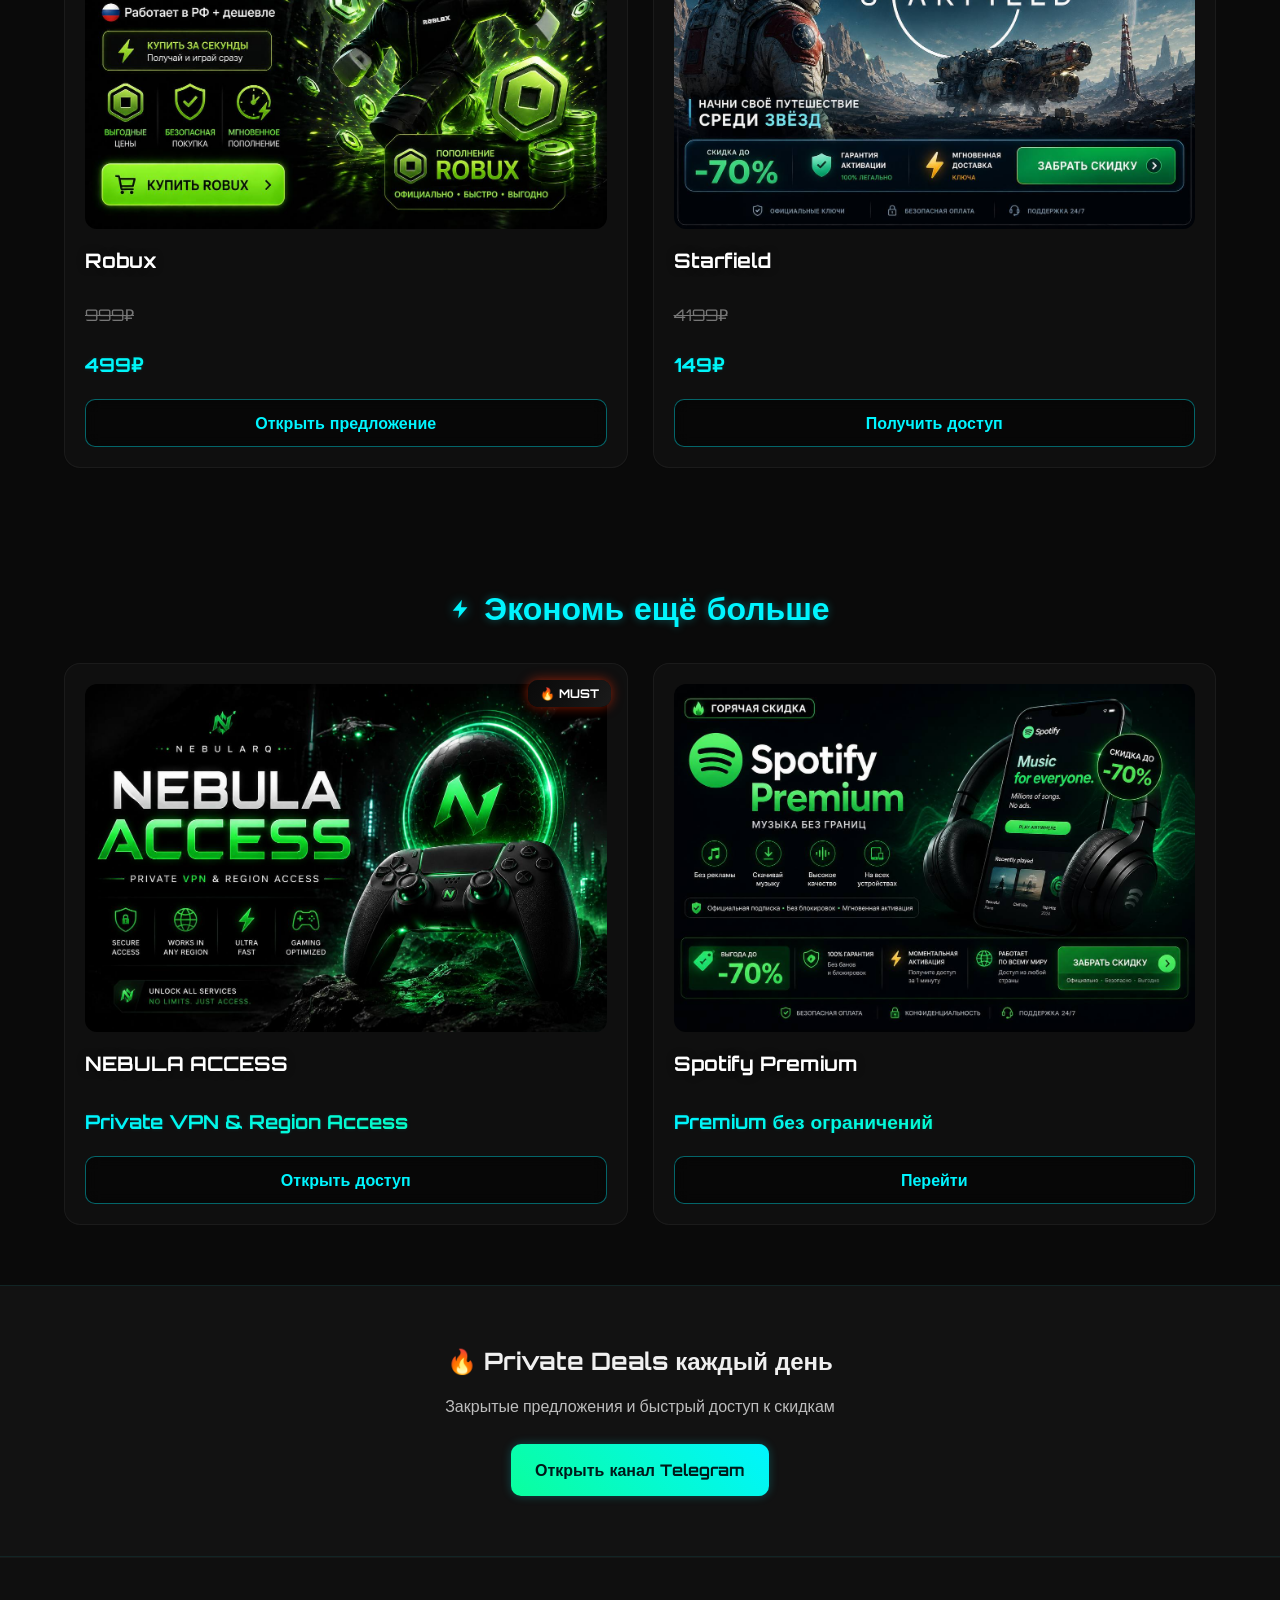
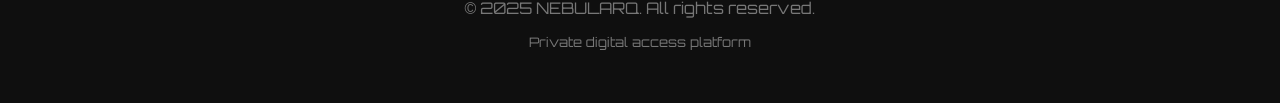
==== commit 6951218d: "update hero se337" ====
--- a/index.html
+++ b/index.html
@@ -2,98 +2,190 @@
 <html lang="ru">
 
 <head>
+
     <meta charset="UTF-8">
-    <meta name="viewport" content="width=device-width, initial-scale=1.0">
+
+    <!-- ✅ ВАЖНО ДЛЯ iPHONE -->
+    <meta name="viewport"
+        content="width=device-width, initial-scale=1.0, viewport-fit=cover">
+
     <title>Nebularq — Игровые скидки до 90%</title>
 
-    <link rel="stylesheet" href="style.css?v=6">
-    <link href="https://fonts.googleapis.com/css2?family=Orbitron:wght@500;700&display=swap" rel="stylesheet">
+    <meta name="description"
+        content="Private gaming deals, Robux, VPN, subscriptions and premium access.">
+
+    <link rel="stylesheet" href="style.css?v=7">
+
+    <link
+        href="https://fonts.googleapis.com/css2?family=Orbitron:wght@500;700&display=swap"
+        rel="stylesheet">
+
     <link rel="icon" href="assets/favicon.png">
+
 </head>
 
 <body>
 
-    <!-- NAVBAR -->
+    <!-- =========================
+         NAVBAR
+    ========================== -->
     <header class="navbar">
-        <div class="logo">NEBULARQ</div>
-
-        <nav>
+
+        <div class="logo">
+            NEBULARQ
+        </div>
+
+        <nav class="nav-links">
+
             <a href="#featured">Top</a>
             <a href="#top-deals">Deals</a>
             <a href="#save">Save</a>
+
         </nav>
 
-        <a href="https://t.me/nebularq" class="telegram-btn" target="_blank">
+        <a href="https://t.me/nebularq"
+            class="telegram-btn"
+            target="_blank"
+            rel="noopener noreferrer">
+
             Public Channel
+
         </a>
+
     </header>
 
 
-    <!-- HERO -->
+    <!-- =========================
+         HERO
+    ========================== -->
     <section class="hero">
 
         <div class="hero-decoration">
-            <img src="assets/Futuristic_cyan_star_emblem-removebg-preview.png">
+
+            <img
+                src="assets/Futuristic_cyan_star_emblem-removebg-preview.png"
+                alt="Nebularq decoration">
+
         </div>
 
         <h1 class="hero-title">
+
             <span class="fire">
-                <svg viewBox="0 0 64 64" width="40" height="40">
+
+                <svg viewBox="0 0 64 64"
+                    width="40"
+                    height="40"
+                    aria-hidden="true">
+
                     <defs>
-                        <linearGradient id="fireGradient" x1="0%" y1="0%" x2="0%" y2="100%">
+
+                        <linearGradient id="fireGradient"
+                            x1="0%"
+                            y1="0%"
+                            x2="0%"
+                            y2="100%">
+
                             <stop offset="0%" stop-color="#fff176" />
                             <stop offset="40%" stop-color="#ff9800" />
                             <stop offset="70%" stop-color="#ff5722" />
                             <stop offset="100%" stop-color="#ff2d00" />
+
                         </linearGradient>
+
                     </defs>
+
                     <path
                         d="M32 2C28 10 18 16 18 28c0 10 7 18 14 18s14-8 14-18c0-8-5-14-10-18 1 6-2 10-6 12 2-8-2-14-8-20z" />
+
                 </svg>
 
                 <span class="sparks">
+
                     <span></span>
                     <span></span>
                     <span></span>
-                </span>
+
+                </span>
+
             </span>
 
-            <span class="title-text">Закрытый доступ к игровым скидкам и сервисам</span>
+            <span class="title-text">
+                Закрытый доступ к игровым скидкам и сервисам
+            </span>
+
         </h1>
 
         <p class="hero-sub">
-            Robux, VPN, подписки и Gift Cards — доступ без ограничений и блокировок.
+
+            Robux, VPN, подписки и Gift Cards —
+            доступ без ограничений и блокировок.
+
         </p>
 
         <div class="hero-buttons">
-            <a href="#featured" class="btn-primary">🔥 Лучшие предложения</a>
-            <a href="https://t.me/nebularq" class="btn-secondary" target="_blank">🚀 Telegram</a>
+
+            <a href="#featured"
+                class="btn-primary">
+
+                🔥 Лучшие предложения
+
+            </a>
+
+            <a href="https://t.me/nebularq"
+                class="btn-secondary"
+                target="_blank"
+                rel="noopener noreferrer">
+
+                🚀 Telegram
+
+            </a>
+
         </div>
 
     </section>
 
 
-
-    <!-- ✅ LEAD CAPTURE (УЛУЧШЕННЫЙ) -->
+    <!-- =========================
+         LEAD CAPTURE
+    ========================== -->
     <section class="lead-capture reveal">
 
         <h2>🔒 Private Access</h2>
-        <p>Открой доступ к закрытым предложениям,
-            VPN и игровым сервисам.</p>
+
+        <p>
+            Открой доступ к закрытым предложениям,
+            VPN и игровым сервисам.
+        </p>
 
         <div class="lead-buttons">
 
-            <a href="https://t.me/nebularq" class="btn-primary track" target="_blank">
+            <a href="https://t.me/nebularq"
+                class="btn-primary track"
+                target="_blank"
+                rel="noopener noreferrer">
+
                 🚀 В Telegram
+
             </a>
 
-            <form id="emailForm" class="email-form">
+            <form id="emailForm"
+                class="email-form">
+
                 <div class="email-wrapper">
-                    <input type="email" id="emailInput" placeholder="Введите email" required>
+
+                    <input
+                        type="email"
+                        id="emailInput"
+                        placeholder="Введите email"
+                        autocomplete="email"
+                        required>
+
                     <button type="submit">
                         Открыть Private Access
                     </button>
+
                 </div>
+
             </form>
 
         </div>
@@ -101,186 +193,375 @@
     </section>
 
 
-    <!-- 💰 FEATURED -->
-    <section id="featured" class="deals">
+    <!-- =========================
+         FEATURED
+    ========================== -->
+    <section id="featured"
+        class="deals">
+
         <h2 class="section-title">
+
             <span class="title-icon">
-                <svg viewBox="0 0 24 24" width="22" height="22">
-                    <path d="M12 2L15 8H21L16.5 12L18 18L12 14L6 18L7.5 12L3 8H9L12 2Z" />
+
+                <svg viewBox="0 0 24 24"
+                    width="22"
+                    height="22"
+                    aria-hidden="true">
+
+                    <path
+                        d="M12 2L15 8H21L16.5 12L18 18L12 14L6 18L7.5 12L3 8H9L12 2Z" />
+
                 </svg>
+
             </span>
+
             Открыть доступ к лучшим предложениям
+
         </h2>
 
         <div class="grid-cards">
 
-            <!-- 💰 ROBUX -->
-            <article class="deal-card reveal">
-                <img src="assets/roblox.jpg">
-                <span class="badge">🔥 ТОП</span>
+            <!-- ROBUX -->
+            <article class="deal-card reveal">
+
+                <img src="assets/roblox.jpg"
+                    alt="Roblox Robux">
+
+                <span class="badge">
+                    🔥 ТОП
+                </span>
 
                 <h3>Roblox Robux</h3>
-                <p class="new-price">Доступ без ограничений</p>
-
-                <a href="/r.html?offer=roblox" class="buy-btn track">
+
+                <p class="new-price">
+                    Доступ без ограничений
+                </p>
+
+                <a href="/r.html?offer=roblox"
+                    class="buy-btn track">
+
                     Получить доступ
-                </a>
-            </article>
-
-            <!-- 🎮 XBOX -->
-            <article class="deal-card reveal">
-                <img src="assets/xbox.jpg">
-                <span class="badge">ХИТ</span>
+
+                </a>
+
+            </article>
+
+
+            <!-- XBOX -->
+            <article class="deal-card reveal">
+
+                <img src="assets/xbox.jpg"
+                    alt="Xbox Game Pass">
+
+                <span class="badge">
+                    ХИТ
+                </span>
 
                 <h3>Xbox Game Pass</h3>
-                <p class="new-price">Мгновенная активация</p>
-
-                <a href="/r.html?offer=xbox" class="buy-btn track">
+
+                <p class="new-price">
+                    Мгновенная активация
+                </p>
+
+                <a href="/r.html?offer=xbox"
+                    class="buy-btn track">
+
                     Активировать
-                </a>
-            </article>
-
-            <!-- 🎮 PS -->
-            <article class="deal-card reveal">
-                <img src="assets/ps.jpg">
-                <span class="badge">-40%</span>
+
+                </a>
+
+            </article>
+
+
+            <!-- PLAYSTATION -->
+            <article class="deal-card reveal">
+
+                <img src="assets/ps.jpg"
+                    alt="PlayStation Plus">
+
+                <span class="badge">
+                    -40%
+                </span>
 
                 <h3>PlayStation Plus</h3>
-                <p class="new-price">Работает в любом регионе</p>
-
-                <a href="/r.html?offer=ps" class="buy-btn track">
+
+                <p class="new-price">
+                    Работает в любом регионе
+                </p>
+
+                <a href="/r.html?offer=ps"
+                    class="buy-btn track">
+
                     Получить
-                </a>
-            </article>
-
-            <!-- 🎁 GIFTCARDS -->
-            <article class="deal-card reveal">
-                <img src="assets/giftcard.jpg">
-                <span class="badge">💳</span>
+
+                </a>
+
+            </article>
+
+
+            <!-- GIFTCARDS -->
+            <article class="deal-card reveal">
+
+                <img src="assets/giftcard.jpg"
+                    alt="Gift Cards">
+
+                <span class="badge">
+                    💳
+                </span>
 
                 <h3>Gift Cards</h3>
-                <p class="new-price">Доступ и пополнение игровых сервисов</p>
-
-                <a href="/r.html?offer=giftcards" class="buy-btn track">
+
+                <p class="new-price">
+                    Доступ и пополнение игровых сервисов
+                </p>
+
+                <a href="/r.html?offer=giftcards"
+                    class="buy-btn track">
+
                     Выбрать
-                </a>
-            </article>
-
-        </div>
+
+                </a>
+
+            </article>
+
+        </div>
+
     </section>
 
 
-    <!-- 🔥 HOT DEALS -->
-    <section id="top-deals" class="deals">
+    <!-- =========================
+         HOT DEALS
+    ========================== -->
+    <section id="top-deals"
+        class="deals">
+
         <h2 class="section-title">
+
             <span class="title-icon">
-                <svg viewBox="0 0 24 24" width="22" height="22">
-                    <path d="M13 3C11 6 7 9 7 14a5 5 0 0 0 10 0c0-3-2-5-4-7 0 2-1 3-2 4 1-3-1-5-3-8z" />
+
+                <svg viewBox="0 0 24 24"
+                    width="22"
+                    height="22"
+                    aria-hidden="true">
+
+                    <path
+                        d="M13 3C11 6 7 9 7 14a5 5 0 0 0 10 0c0-3-2-5-4-7 0 2-1 3-2 4 1-3-1-5-3-8z" />
+
                 </svg>
+
             </span>
+
             Горячие скидки сегодня
+
         </h2>
 
         <div class="grid-cards">
 
             <article class="deal-card reveal">
-                <img src="assets/roblox.jpg">
-                <span class="badge">-50%</span>
-
+
+                <img src="assets/roblox.jpg"
+                    alt="Robux">
+
+                <span class="badge">
+                    -50%
+                </span>
                 <h3>Robux</h3>
-                <p class="old-price">999₽</p>
-                <p class="new-price">499₽</p>
-
-                <a href="/r.html?offer=roblox" class="buy-btn track">
+
+                <p class="old-price">
+                    999₽
+                </p>
+
+                <p class="new-price">
+                    499₽
+                </p>
+
+                <a href="/r.html?offer=roblox"
+                    class="buy-btn track">
+
                     Открыть предложение
-                </a>
-            </article>
-
-            <article class="deal-card reveal">
-                <img src="assets/starfield.jpg">
-                <span class="badge">-96%</span>
+
+                </a>
+
+            </article>
+
+
+            <article class="deal-card reveal">
+
+                <img src="assets/starfield.jpg"
+                    alt="Starfield">
+
+                <span class="badge">
+                    -96%
+                </span>
 
                 <h3>Starfield</h3>
-                <p class="old-price">4199₽</p>
-                <p class="new-price">149₽</p>
-
-                <a href="/r.html?offer=giftcards" class="buy-btn track">
+
+                <p class="old-price">
+                    4199₽
+                </p>
+
+                <p class="new-price">
+                    149₽
+                </p>
+
+                <a href="/r.html?offer=giftcards"
+                    class="buy-btn track">
+
                     Получить доступ
-                </a>
-            </article>
-
-        </div>
+
+                </a>
+
+            </article>
+
+        </div>
+
     </section>
 
 
-    <!-- 💸 SAVE -->
-    <section id="save" class="deals">
+    <!-- =========================
+         SAVE MORE
+    ========================== -->
+    <section id="save"
+        class="deals">
+
         <h2 class="section-title">
+
             <span class="title-icon">
-                <svg viewBox="0 0 24 24" width="22" height="22">
-                    <path d="M13 2L3 14h7l-1 8 10-12h-7l1-8z" />
+
+                <svg viewBox="0 0 24 24"
+                    width="22"
+                    height="22"
+                    aria-hidden="true">
+
+                    <path
+                        d="M13 2L3 14h7l-1 8 10-12h-7l1-8z" />
+
                 </svg>
+
             </span>
+
             Экономь ещё больше
+
         </h2>
 
         <div class="grid-cards">
 
-            <!-- 🔥 VPN -->
-            <article class="deal-card reveal">
-                <img src="assets/vpn nebula access.jpg">
-                <span class="badge">🔥 MUST</span>
-
-                <h3>Nebula Access</h3>
-                <p class="new-price">Private VPN & Region Access</p>
-
-                <a href="/r.html?offer=vpn" class="buy-btn track">
+            <!-- VPN -->
+            <article class="deal-card reveal">
+
+                <img
+                    src="assets/vpn nebula access.jpg"
+                    alt="Nebula Access VPN">
+
+                <span class="badge">
+                    🔥 MUST
+                </span>
+
+                <h3>NEBULA ACCESS</h3>
+
+                <p class="new-price">
+                    Private VPN & Region Access
+                </p>
+
+                <a href="/r.html?offer=vpn"
+                    class="buy-btn track">
+
                     Открыть доступ
-                </a>
-            </article>
-
-            <article class="deal-card reveal">
-                <img src="assets/spotify.jpg">
+
+                </a>
+
+            </article>
+
+
+            <!-- SPOTIFY -->
+            <article class="deal-card reveal">
+
+                <img src="assets/spotify.jpg"
+                    alt="Spotify Premium">
+
                 <h3>Spotify Premium</h3>
-                <p class="new-price">Premium без ограничений</p>
-
-                <a href="/r.html?offer=temu" class="buy-btn track">
+
+                <p class="new-price">
+                    Premium без ограничений
+                </p>
+
+                <a href="/r.html?offer=spotify"
+                    class="buy-btn track">
+
                     Перейти
-                </a>
-            </article>
-
-        </div>
+
+                </a>
+
+            </article>
+
+        </div>
+
     </section>
 
 
-    <!-- TELEGRAM -->
+    <!-- =========================
+         TELEGRAM PROMO
+    ========================== -->
     <section class="telegram-promo">
-        <h2>🔥 Private Deals каждый день</h2>
-        <p>Закрытые предложения и быстрый доступ к скидкам</p>
-        <a href="https://t.me/nebularq" class="btn-primary" target="_blank">
+
+        <h2>
+            🔥 Private Deals каждый день
+        </h2>
+
+        <p>
+            Закрытые предложения и быстрый доступ к скидкам
+        </p>
+
+        <a href="https://t.me/nebularq"
+            class="btn-primary"
+            target="_blank"
+            rel="noopener noreferrer">
+
             Открыть канал Telegram
+
         </a>
+
     </section>
 
 
-    <!-- FLASH DEAL -->
+    <!-- =========================
+         FLASH DEAL
+    ========================== -->
     <aside class="flash-deal hidden">
-        <button class="close-btn">×</button>
-
-        <h3>⚡ДОСТУП ОТКРЫТ</h3>
-        <p>Private VPN Access<strong></strong> для обхода ограничений</p>
-
-        <a href="/r.html?offer=vpn" class="btn-primary track">
+
+        <button class="close-btn"
+            aria-label="Закрыть">
+
+            ×
+
+        </button>
+
+        <h3>⚡ ДОСТУП ОТКРЫТ</h3>
+
+        <p>
+            Private VPN Access
+            для обхода ограничений
+        </p>
+
+        <a href="/r.html?offer=vpn"
+            class="btn-primary track">
+
             Получить доступ
+
         </a>
+
     </aside>
 
 
-
-    <!-- FOOTER -->
+    <!-- =========================
+         FOOTER
+    ========================== -->
     <footer class="footer">
 
-        <p>© 2025 NEBULARQ. All rights reserved.</p>
+        <p>
+            © 2025 NEBULARQ.
+            All rights reserved.
+        </p>
 
         <p class="disclaimer">
             Private digital access platform
@@ -288,7 +569,8 @@
 
     </footer>
 
-    <script src="script.js?v=6"></script>
+
+    <script src="script.js?v=7"></script>
 
 </body>
 
--- a/style.css
+++ b/style.css
@@ -1,1623 +1,1257 @@
+/* ==================================================
+   NEBULARQ — PREMIUM CYBER STYLE v7
+================================================== */
+
+
+/* ==================================================
+   RESET / CORE
+================================================== */
+
+*,
+*::before,
+*::after {
+    box-sizing: border-box;
+}
+
+html {
+    overflow-x: hidden;
+    scroll-behavior: smooth;
+    -webkit-text-size-adjust: 100%;
+}
+
 body {
-  margin: 0;
-  font-family: 'Orbitron', sans-serif;
-  background: #0a0a0a;
-  color: #f0f0f0;
-}
+    margin: 0;
+    overflow-x: hidden;
+
+    font-family: 'Orbitron', sans-serif;
+
+    background: #0a0a0a;
+    color: #f0f0f0;
+
+    text-rendering: optimizeLegibility;
+    -webkit-font-smoothing: antialiased;
+    -moz-osx-font-smoothing: grayscale;
+}
+
+
+/* ==================================================
+   LINKS
+================================================== */
 
 a {
-  text-decoration: none;
-  color: #00f5ff;
-  transition: 0.3s;
+    text-decoration: none;
+    color: #00f5ff;
+
+    transition:
+        color 0.25s ease,
+        text-shadow 0.25s ease,
+        transform 0.25s ease;
 }
 
 a:hover {
-  color: #0aff9d;
+    text-shadow: 0 0 8px rgba(0, 245, 255, 0.6);
+}
+
+img {
+    display: block;
+    max-width: 100%;
 }
 
 h1,
 h2,
-h3 {
-  margin: 0 0 10px;
-}
-
-/* ---------- Navbar ---------- */
+h3,
+p {
+    margin-top: 0;
+}
+
+
+/* ==================================================
+   NAVBAR
+================================================== */
+
 .navbar {
-  display: flex;
-  justify-content: space-between;
-  align-items: center;
-  padding: 20px 5%;
-  background: rgba(0, 0, 0, 0.85);
-  border-bottom: 1px solid #111;
-}
-
-.navbar .logo {
-  position: relative;
-
-  font-weight: 700;
-  font-size: 1.6rem;
-  letter-spacing: 1px;
-
-  background: linear-gradient(90deg,
-      #0aff9d,
-      #00f5ff,
-      #0aff9d);
-
-  background-size: 200% auto;
-
-  -webkit-background-clip: text;
-  background-clip: text;
-  -webkit-text-fill-color: transparent;
-
-  animation: logoFlow 4s linear infinite;
-
-  text-shadow:
-    0 0 6px rgba(0, 245, 255, 0.3);
-
-  z-index: 2;
-}
-
-
-
-
-@keyframes logoFlow {
-  0% {
-    background-position: 0% center;
-  }
-  100% {
-    background-position: 200% center;
-  }
-}
-
-
-
-/* Только для мобильных */
-@media (max-width: 768px) {
-  .navbar {
     position: relative;
+
+    display: flex;
+    justify-content: space-between;
+    align-items: center;
+    gap: 20px;
+
+    padding: 20px 5%;
+
+    background: rgba(0, 0, 0, 0.88);
+
+    border-bottom: 1px solid rgba(255, 255, 255, 0.04);
+
     overflow: hidden;
-     align-items: flex-start; /* ⬅️ ключ! */
-  }
-  
-
-@media (max-width: 768px) {
-
-  .navbar nav {
-    display: flex;
-    flex-direction: column; /* ⬅️ делаем вертикально */
-    align-items: flex-start; /* ⬅️ выравниваем по левому краю */
-    gap: 6px;
-    margin-top: 8px;
-  }
-
-  .navbar nav a {
-    margin: 0; /* убираем кривые отступы */
-  }
-
-}
-
-  .navbar::before {
+
+    z-index: 100;
+}
+
+.navbar::before {
     content: '';
+
     position: absolute;
-    left: -150px;
-    top: 0;
-    width: 100%;
-    height: 100%;
-
-    background: url('assets/Futuristic_cyan_star_emblem-removebg-preview.png?v=2') center/contain no-repeat;
-    background-size: auto 99%;
-
-    z-index: 1;
-    opacity: 1;
-
-    /* 🔥 СВЕЧЕНИЕ */
-    filter:
-      drop-shadow(0 0 10px rgba(0, 245, 255, 0.1)) drop-shadow(0 0 15px rgba(0, 245, 255, 0.2)) drop-shadow(0 0 35px rgba(10, 255, 157, 0.1));
-
-    /* ✨ АНИМАЦИЯ */
-    animation: starFloat 6s ease-in-out infinite;
-
-    will-change: transform, filter;
+    inset: 0;
+
+    background:
+        radial-gradient(circle at left,
+            rgba(0, 245, 255, 0.08),
+            transparent 45%);
 
     pointer-events: none;
-  }
-
-  .navbar .logo,
-  .navbar nav,
-  .navbar .telegram-btn {
+}
+
+.logo {
     position: relative;
     z-index: 2;
-  }
+
+    flex-shrink: 0;
+
+    font-size: 1.6rem;
+    font-weight: 700;
+    letter-spacing: 1px;
+
+    background:
+        linear-gradient(90deg,
+            #0aff9d,
+            #00f5ff,
+            #0aff9d);
+
+    background-size: 200% auto;
+
+    -webkit-background-clip: text;
+    background-clip: text;
+
+    -webkit-text-fill-color: transparent;
+
+    animation: logoFlow 4s linear infinite;
+
+    text-shadow:
+        0 0 8px rgba(0, 245, 255, 0.25);
+}
+
+@keyframes logoFlow {
+    0% {
+        background-position: 0% center;
+    }
+
+    100% {
+        background-position: 200% center;
+    }
+}
+
+.nav-links {
+    display: flex;
+    gap: 24px;
+
+    position: relative;
+    z-index: 2;
+
+    min-width: 0;
+}
+
+.nav-links a {
+    font-size: 0.95rem;
+    white-space: nowrap;
+}
+
+.telegram-btn {
+    position: relative;
+    z-index: 2;
+
+    flex-shrink: 0;
+
+    display: inline-flex;
+    align-items: center;
+    justify-content: center;
+
+    padding: 10px 18px;
+
+    border-radius: 10px;
+
+    background:
+        linear-gradient(45deg,
+            #0aff9d,
+            #00f5ff);
+
+    color: #001a1a;
+
+    font-weight: 700;
+
+    box-shadow:
+        0 0 10px rgba(0, 245, 255, 0.2);
+
+    transition:
+        transform 0.25s ease,
+        box-shadow 0.25s ease,
+        filter 0.25s ease;
 }
 
 .telegram-btn:hover {
-  color: #000;
-  /* 💥 текст всегда черный */
-
-  text-shadow:
-    0 0 6px rgba(0, 245, 255, 0.6),
-    0 0 12px rgba(0, 245, 255, 0.4);
-
-  box-shadow:
-    0 0 15px rgba(0, 245, 255, 0.6),
-    0 0 30px rgba(0, 245, 255, 0.4);
-
-  transform: translateY(-2px) scale(1.03);
-}
-
-
-@keyframes starFloat {
-  0% {
-    transform: translateY(0px);
-  }
-
-  50% {
-    transform: translateY(-5px);
-  }
-
-  100% {
-    transform: translateY(0px);
-  }
-}
-
-@keyframes starFloat {
-  0% {
-    transform: translateY(0px) rotate(0deg);
-  }
-
-  50% {
-    transform: translateY(-5px) rotate(1deg);
-  }
-
-  100% {
-    transform: translateY(0px) rotate(0deg);
-  }
-}
-
-.navbar nav a {
-  margin: 0 15px;
-  font-weight: 500;
-}
-
-.telegram-btn {
-  padding: 8px 16px;
-  background: linear-gradient(45deg, #0aff9d, #00f5ff);
-  border-radius: 6px;
-  color: #000;
-  font-weight: 600;
-  text-shadow:
-    0 0 4px rgba(0, 245, 255, 0.2);
-
-}
-
-/* ---------- Hero ---------- */
+    transform: translateY(-2px);
+
+    box-shadow:
+        0 0 15px rgba(0, 245, 255, 0.45),
+        0 0 30px rgba(10, 255, 157, 0.25);
+
+    color: #000;
+}
+
+
+/* ==================================================
+   HERO
+================================================== */
+
 .hero {
-  text-align: center;
-  padding: 80px 5%;
-  background: url('assets/bg-hero.png') center/cover no-repeat;
-  position: relative;
+    position: relative;
+
+    overflow: hidden;
+
+    padding: 90px 5%;
+
+    text-align: center;
+
+    background:
+        url('assets/bg-hero.png') center/cover no-repeat;
 }
 
 .hero::after {
-  content: '';
-  position: absolute;
-  inset: 0;
-
-  background: radial-gradient(circle at 50% 20%,
-      rgba(0, 245, 255, 0.12),
-      transparent 60%);
-
-  pointer-events: none;
-}
-
-/* УБРАТЬ ОТСЮДА ГРАДИЕНТ */
-.hero h1 {
-  color: #06cea3;
-  /* просто фолбэк */
+    content: '';
+
+    position: absolute;
+    inset: 0;
+
+    background:
+        radial-gradient(circle at 50% 20%,
+            rgba(0, 245, 255, 0.12),
+            transparent 60%);
+
+    pointer-events: none;
+}
+
+.hero-decoration {
+    position: absolute;
+
+    left: 0;
+    bottom: 0;
+
+    width: 200px;
+
+    pointer-events: none;
+
+    opacity: 0.9;
+
+    z-index: 1;
+}
+
+.hero-decoration img {
+    animation: starGlow 4s ease-in-out infinite;
+}
+
+@keyframes starGlow {
+
+    0% {
+        filter:
+        drop-shadow(0 0 4px rgba(0, 245, 255, 0.08))
+            brightness(0.9);
+    }
+
+    50% {
+        filter:
+            drop-shadow(0 0 25px rgba(0, 245, 255, 0.55))
+            drop-shadow(0 0 50px rgba(10, 255, 157, 0.25))
+            brightness(1.15);
+    }
+
+    100% {
+        filter:
+            drop-shadow(0 0 4px rgba(0, 245, 255, 0.08))
+            brightness(0.9);
+    }
+}
+
+.hero-title {
+    position: relative;
+    z-index: 2;
+
+    display: flex;
+    justify-content: center;
+    align-items: center;
+    flex-wrap: wrap;
+
+    gap: 10px;
+
+    font-size: 2.8rem;
+    line-height: 1.15;
+
+    text-shadow:
+        0 0 12px rgba(0, 245, 255, 0.15);
+
+    animation: fadeInUp 1s ease forwards;
+}
+
+.title-text {
+    background:
+        linear-gradient(90deg,
+            #06cea3 0%,
+            #00f5ff 100%);
+
+    -webkit-background-clip: text;
+    background-clip: text;
+
+    -webkit-text-fill-color: transparent;
 }
 
 .hero-sub {
-  margin-top: 15px;
-  color: #ccc;
-  animation: fadeInUp 1.4s ease forwards;
-}
-
-.hero-title {
-  font-size: 2.7rem;
-  font-weight: 700;
-  line-height: 1.1;
-  display: flex;
-  justify-content: center;
-  align-items: center;
-  flex-wrap: wrap;
-
-  animation: fadeInUp 1s ease forwards;
-}
-
-.title-text {
-  background: linear-gradient(90deg,
-      #06cea3,
-      #00f5ff,
-      #06cea3);
-
-  background-size: 200% auto;
-
-
-  -webkit-text-fill-color: transparent;
-  background: linear-gradient(90deg, #06cea3 0%, #00f5ff 100%);
-
-  animation: gradientMove 4s linear infinite;
-}
-
-/* 🌈 движение градиента */
-@keyframes gradientMove {
-  0% {
-    background-position: 0% center;
-  }
-
-  100% {
-    background-position: 200% center;
-  }
-}
+    position: relative;
+    z-index: 2;
+
+    max-width: 760px;
+
+    margin:
+        18px auto 0;
+
+    color: #bfbfbf;
+
+    line-height: 1.7;
+
+    animation: fadeInUp 1.3s ease forwards;
+}
+
+.hero-buttons {
+    position: relative;
+    z-index: 2;
+
+    display: flex;
+    justify-content: center;
+    gap: 18px;
+
+    margin-top: 35px;
+
+    flex-wrap: wrap;
+}
+
+
+/* ==================================================
+   FIRE ICON
+================================================== */
 
 .fire {
-  position: relative;
-  display: inline-flex;
-  margin-right: 12px;
+    position: relative;
+
+    display: inline-flex;
 }
 
 .fire svg {
-  fill: url(#fireGradient);
-
-  filter:
-    drop-shadow(0 0 10px #ff9800) drop-shadow(0 0 20px #ff5722) drop-shadow(0 0 30px #ff2d00);
-
-  animation: fireUltra 0.7s infinite ease-in-out;
+    fill: url(#fireGradient);
+
+    transform-origin: center;
+
+    animation: fireUltra 0.65s infinite ease-in-out;
 }
 
 @keyframes fireUltra {
-  0% {
-    transform: scale(1) rotate(-1deg);
-  }
-
-  50% {
-    transform: scale(1.15) rotate(1deg);
-  }
-
-  100% {
-    transform: scale(1) rotate(0deg);
-  }
-}
-
-.title-text {
-  background: linear-gradient(90deg, #06cea3 0%, #00f5ff 100%);
-
-  background-clip: text;
-  /* ✅ добавь это */
-  -webkit-background-clip: text;
-  /* ✅ оставь это */
-
-  -webkit-text-fill-color: transparent;
-}
-
-
-/* ссылки */
-a {
-  transition: all 0.25s ease;
-}
-
-a:hover {
-  text-shadow: 0 0 8px #00f5ff;
-}
-
-/* бейджи */
-.badge {
-  animation: pulseBadge 2s infinite;
-}
-
-@keyframes pulseBadge {
-  0% {
-    transform: scale(1);
-  }
-
-  50% {
-    transform: scale(1.08);
-  }
-
-  100% {
-    transform: scale(1);
-  }
-}
-
-@keyframes fadeInUp {
-  from {
-    opacity: 0;
-    transform: translateY(20px);
-  }
-
-  to {
-    opacity: 1;
-    transform: translateY(0);
-  }
+
+    0% {
+        transform: scale(1) rotate(-2deg);
+
+        filter:
+            drop-shadow(0 0 6px #ff9800)
+            drop-shadow(0 0 12px #ff5722);
+    }
+
+    50% {
+        transform: scale(1.2) rotate(2deg);
+
+        filter:
+            drop-shadow(0 0 15px #ff9800)
+            drop-shadow(0 0 28px #ff5722)
+            drop-shadow(0 0 40px #ff2d00);
+    }
+
+    100% {
+        transform: scale(1.05);
+
+        filter:
+            drop-shadow(0 0 8px #ff9800)
+            drop-shadow(0 0 18px #ff5722);
+    }
 }
 
 .sparks {
-  position: absolute;
-  top: -5px;
-  left: 10px;
-  pointer-events: none;
+    position: absolute;
+
+    top: -4px;
+    left: 10px;
+
+    pointer-events: none;
 }
 
 .sparks span {
-  position: absolute;
-  width: 4px;
-  height: 4px;
-  background: #ffcc00;
-  border-radius: 50%;
-  opacity: 0;
-  animation: sparkFly 1.5s infinite;
-}
-
-/* разные искры */
+    position: absolute;
+
+    width: 4px;
+    height: 4px;
+
+    border-radius: 50%;
+
+    background: #ffcc00;
+
+    filter: drop-shadow(0 0 4px #ffcc00);
+
+    animation: sparkFly 1.2s infinite;
+}
+
 .sparks span:nth-child(1) {
-  left: 0;
-  animation-delay: 0s;
+    left: 0;
 }
 
 .sparks span:nth-child(2) {
-  left: 8px;
-  animation-delay: 0.3s;
+    left: 8px;
+    animation-delay: 0.3s;
 }
 
 .sparks span:nth-child(3) {
-  left: 4px;
-  animation-delay: 0.6s;
-}
-
-/* ✨ анимация искр */
+    left: 4px;
+    animation-delay: 0.6s;
+}
+
 @keyframes sparkFly {
-  0% {
-    transform: translateY(0) scale(1);
-    opacity: 1;
-  }
-
-  50% {
-    transform: translateY(-10px) scale(1.2);
-    opacity: 0.8;
-  }
-
-  100% {
-    transform: translateY(-20px) scale(0.5);
-    opacity: 0;
-  }
-}
-
-.hero-decoration {
-  position: absolute;
-  left: 0;
-  bottom: 0;
-  width: 200px;
-  height: auto;
-  z-index: 1;
-  pointer-events: none;
-  mix-blend-mode: screen;
-}
-
-
-
-.hero-decoration img {
-  width: 100%;
-  height: auto;
-  display: block;
-
-  animation: starGlow 4s ease-in-out infinite;
-}
-
-@keyframes starGlow {
-
-  /* 🔵 минимум */
-  0% {
-    filter:
-      drop-shadow(0 0 2px rgba(0, 245, 255, 0.05))
-      drop-shadow(0 0 4px rgba(0, 245, 255, 0.05))
-      brightness(0.85);
-  }
-
-  /* 👈 мягкий разогрев */
-  6% {
-    filter:
-      drop-shadow(0 0 3px rgba(200, 240, 255, 0.12))
-      drop-shadow(0 0 6px rgba(200, 240, 255, 0.1))
-      brightness(0.92);
-  }
-
-  /* 👈 ещё ближе к вспышке (сглаживание ключ!) */
-  10% {
-    filter:
-      drop-shadow(0 0 5px rgba(220, 250, 255, 0.25))
-      drop-shadow(0 0 10px rgba(220, 250, 255, 0.18))
-      brightness(1.02);
-  }
-
-  /* ✨ внутренняя вспышка (уже НЕ резкая) */
-  14% {
-    filter:
-      drop-shadow(0 0 8px rgba(255, 255, 255, 0.45))
-      drop-shadow(0 0 14px rgba(220, 255, 255, 0.3))
-      brightness(1.12);
-  }
-
-  /* 👈 плавный выход из вспышки */
-  22% {
-    filter:
-      drop-shadow(0 0 12px rgba(200, 255, 255, 0.35))
-      drop-shadow(0 0 22px rgba(200, 255, 255, 0.25))
-      brightness(1.08);
-  }
-
-  /* 🔥 основной разгон */
-  50% {
-    filter:
-      drop-shadow(0 0 25px rgba(0, 245, 255, 0.7))
-      drop-shadow(0 0 50px rgba(10, 255, 157, 0.5))
-      brightness(1.1);
-  }
-
-  /* 👈 подготовка к пику */
-  65% {
-    filter:
-      drop-shadow(0 0 28px rgba(0, 255, 200, 0.75))
-      drop-shadow(0 0 55px rgba(10, 255, 157, 0.55))
-      brightness(1.15);
-  }
-
-  /* 🌟 пик */
-  75% {
-    filter:
-      drop-shadow(0 0 30px rgba(10, 255, 157, 0.9))
-      drop-shadow(0 0 60px rgba(10, 255, 157, 0.6))
-      brightness(1.2);
-  }
-
-  /* 👈 мягкое затухание */
-  88% {
-    filter:
-      drop-shadow(0 0 10px rgba(0, 245, 255, 0.2))
-      drop-shadow(0 0 18px rgba(0, 245, 255, 0.15))
-      brightness(0.95);
-  }
-
-  /* 🔵 обратно в минимум */
-  100% {
-    filter:
-      drop-shadow(0 0 2px rgba(0, 245, 255, 0.05))
-      drop-shadow(0 0 4px rgba(0, 245, 255, 0.05))
-      brightness(0.85);
-
-      animation: starGlow 4s cubic-bezier(0.4, 0, 0.2, 1) infinite;
-  }
-}
-
-/* Скрываем картинку на мобильных устройствах */
-@media (max-width: 768px) {
-  .hero-decoration {
-    display: none;
-  }
+
+    0% {
+        transform: translateY(0) scale(1);
+        opacity: 1;
+    }
+
+    40% {
+        transform: translateY(-12px) scale(1.3);
+        opacity: 1;
+    }
+
+    100% {
+        transform: translateY(-28px) scale(0.3);
+        opacity: 0;
+    }
+}
+
+
+/* ==================================================
+   BUTTONS
+================================================== */
+
+.btn-primary,
+.btn-secondary,
+.buy-btn {
+    -webkit-tap-highlight-color: transparent;
 }
 
 .btn-primary,
 .btn-secondary {
-  display: inline-flex;
-
-  align-items: center;
-  /* ✅ вертикально */
-  justify-content: center;
-  /* ✅ по центру */
-
-  padding: 12px 24px;
-  margin: 0 10px;
-  border-radius: 8px;
-  font-weight: 600;
+    display: inline-flex;
+    align-items: center;
+    justify-content: center;
+
+    min-height: 52px;
+
+    padding: 12px 24px;
+
+    border-radius: 10px;
+
+    font-weight: 700;
+
+    transition:
+        transform 0.25s ease,
+        box-shadow 0.25s ease,
+        filter 0.25s ease;
 }
 
 .btn-primary {
-  position: relative;
-  /* ✅ добавили */
-  overflow: hidden;
-  /* ✅ добавили */
-
-  background: linear-gradient(45deg, #0aff9d, #00f5ff);
-  color: #001a1a;
-  border-radius: 8px;
-
-  box-shadow: 0 0 10px rgba(0, 245, 255, 0.3);
-
-  animation: pulseGlow 2.5s infinite;
-  transition: all 0.3s ease;
-}
-
-@keyframes pulseGlow {
-  0% {
+    position: relative;
+
+    overflow: hidden;
+
+    background:
+        linear-gradient(45deg,
+            #0aff9d,
+            #00f5ff);
+
+    color: #001a1a;
+
     box-shadow:
-      0 0 8px rgba(0, 245, 255, 0.2),
-      0 0 15px rgba(10, 255, 157, 0.1);
-  }
-
-  50% {
+        0 0 10px rgba(0, 245, 255, 0.25);
+
+    animation: subtlePulse 3s infinite;
+}
+
+.btn-primary::before {
+    content: "";
+
+    position: absolute;
+
+    top: 0;
+    left: -100%;
+
+    width: 60%;
+    height: 100%;
+
+    background:
+        linear-gradient(120deg,
+            transparent,
+            rgba(255, 255, 255, 0.4),
+            transparent);
+
+    transform: skewX(-20deg);
+
+    animation: shimmerMove 3s infinite;
+}
+@keyframes shimmerMove {
+
+    0% {
+        left: -100%;
+    }
+
+    100% {
+        left: 150%;
+    }
+}
+
+.btn-primary:hover {
+    transform: translateY(-2px);
+
+    filter: brightness(1.08);
+
     box-shadow:
-      0 0 25px rgba(0, 245, 255, 0.8),
-      0 0 50px rgba(10, 255, 157, 0.5);
-  }
-
-  100% {
+        0 0 15px rgba(0, 245, 255, 0.55),
+        0 0 30px rgba(10, 255, 157, 0.25);
+
+    color: #001a1a;
+}
+
+.btn-secondary {
+    border: 2px solid rgba(0, 245, 255, 0.6);
+
+    color: #00f5ff;
+
+    background: transparent;
+}
+
+.btn-secondary:hover {
+    transform: translateY(-2px);
+
+    border-color: #0aff9d;
+
+    color: #0aff9d;
+}
+
+@keyframes subtlePulse {
+
+    0% {
+        transform: scale(1);
+    }
+
+    50% {
+        transform: scale(1.015);
+    }
+
+    100% {
+        transform: scale(1);
+    }
+}
+
+
+/* ==================================================
+   LEAD CAPTURE
+================================================== */
+
+.lead-capture {
+    padding: 10px 5% 40px;
+
+    text-align: center;
+}
+
+.lead-buttons {
+    display: flex;
+    justify-content: center;
+    align-items: center;
+    gap: 18px;
+
+    flex-wrap: wrap;
+
+    margin-top: 25px;
+}
+
+.email-form {
+    width: 100%;
+    max-width: 440px;
+}
+
+.email-wrapper {
+    display: flex;
+    align-items: stretch;
+
+    width: 100%;
+
+    overflow: hidden;
+
+    border-radius: 12px;
+
+    background: rgba(0, 0, 0, 0.55);
+
+    border: 1px solid rgba(0, 245, 255, 0.35);
+
+    backdrop-filter: blur(12px);
+
     box-shadow:
-      0 0 8px rgba(0, 245, 255, 0.2),
-      0 0 15px rgba(10, 255, 157, 0.1);
-  }
-}
-
-.btn-primary:active {
-  transform: scale(0.96);
-  box-shadow:
-    0 0 5px #00f5ff,
-    inset 0 0 10px rgba(0, 0, 0, 0.4);
-}
-
-.btn-primary::before {
-  content: "";
-  position: absolute;
-  top: 0;
-  left: -100%;
-  width: 60%;
-  height: 100%;
-
-  background: linear-gradient(120deg,
-      transparent,
-      rgba(255, 255, 255, 0.4),
-      transparent);
-
-  transform: skewX(-20deg);
-
-  animation: shimmerMove 3s infinite;
-}
-
-@keyframes shimmerMove {
-  0% {
-    left: -100%;
-  }
-
-  100% {
-    left: 150%;
-  }
-}
-
-
-/* 🔥 ХОВЕР */
-.btn-primary:hover {
-  transform: translateY(-2px) scale(1.05);
-  letter-spacing: 0.5px;
-
-  box-shadow:
-    0 0 15px #00f5ff,
-    0 0 30px rgba(0, 245, 255, 0.8),
-    0 0 50px rgba(10, 255, 157, 0.6);
-
-  filter: brightness(1.15);
-
-  color: #001a1a;
-
-  text-shadow: 0 0 6px rgba(0, 0, 0, 0.6);
-
-  animation: none;
-  /* 💥 важно — отключаем пульс при наведении */
-}
-
-.btn-primary:hover::after {
-  transform: translateX(4px);
-}
-
-.btn-secondary {
-  border: 2px solid #00f5ff;
-  color: #00f5ff;
-}
-
-.trust-badges span {
-  margin: 0 10px;
-  font-size: 0.9rem;
-  color: #ccc;
-}
-
-/* ---------- Deals Grid ---------- */
+        0 0 15px rgba(0, 245, 255, 0.12);
+}
+
+.email-wrapper input {
+    flex: 1;
+
+    min-width: 0;
+
+    padding: 14px 16px;
+
+    border: none;
+    outline: none;
+
+    background: transparent;
+
+    color: #fff;
+
+    font-family: inherit;
+}
+
+.email-wrapper input::placeholder {
+    color: #888;
+}
+
+.email-wrapper button {
+    border: none;
+
+    padding: 0 22px;
+
+    background:
+        linear-gradient(45deg,
+            #0aff9d,
+            #00f5ff);
+
+    color: #001a1a;
+
+    font-weight: 700;
+
+    cursor: pointer;
+}
+
+.email-wrapper:focus-within {
+    border-color: rgba(0, 245, 255, 0.8);
+
+    box-shadow:
+        0 0 20px rgba(0, 245, 255, 0.3);
+}
+
+
+/* ==================================================
+   DEALS
+================================================== */
+
 .deals {
-  padding: 60px 5%;
-}
-
-.deals h2:hover {
-  text-shadow: 0 0 10px rgba(0,245,255,0.4);
+    padding: 60px 5%;
+}
+
+#featured,
+#top-deals,
+#save {
+    scroll-margin-top: 100px;
 }
 
 .section-title {
-  display: flex;
-  align-items: center;
-  justify-content: center;
-  gap: 10px;
-
-  font-size: 2rem;
-
-  color: #00f5ff; /* 💥 чистый цвет */
-
-  text-shadow:
-    0 0 6px rgba(0, 245, 255, 0.5),
-    0 0 12px rgba(0, 245, 255, 0.3);
+    display: flex;
+    justify-content: center;
+    align-items: center;
+    gap: 12px;
+
+    margin-bottom: 35px;
+
+    text-align: center;
+
+    font-size: 2rem;
+
+    color: #00f5ff;
+
+    text-shadow:
+        0 0 8px rgba(0, 245, 255, 0.35);
 }
 
 .title-icon svg {
-  width: 27px;
-  height: 27px;
-  fill: #00f5ff;
-
-  /* 💎 лёгкий glow, БЕЗ анимации */
-  filter:
-    drop-shadow(0 0 4px rgba(0, 245, 255, 0.5))
-    drop-shadow(0 0 8px rgba(0, 245, 255, 0.3));
-}
-
-.section-title:hover .title-icon svg {
-  filter:
-    drop-shadow(0 0 8px rgba(0, 245, 255, 0.9))
-    drop-shadow(0 0 16px rgba(0, 245, 255, 0.6));
-}
+    fill: #00f5ff;
+
+    filter:
+        drop-shadow(0 0 6px rgba(0, 245, 255, 0.45));
+}
+
 .grid-cards {
-  display: grid;
-  grid-template-columns: repeat(auto-fit, minmax(260px, 1fr));
-  gap: 25px;
-}
+    display: grid;
+
+    grid-template-columns:
+        repeat(auto-fit,
+            minmax(260px, 1fr));
+
+    gap: 25px;
+
+    align-items: stretch;
+}
+
+
+/* ==================================================
+   DEAL CARD
+================================================== */
 
 .deal-card {
-  background: rgba(18, 18, 18, 0.6);
-  /* прозрачность */
-  backdrop-filter: blur(12px);
-  /* 💎 стекло */
-  -webkit-backdrop-filter: blur(12px);
-  overflow: hidden;
-
-  border: 1px solid rgba(255, 255, 255, 0.05);
-  background: #121212;
-  padding: 20px;
-  border-radius: 14px;
-  text-align: center;
-  position: relative;
-  z-index: 1;
-
-  transform: translateY(0) scale(1);
-
-  box-shadow: 0 0 0 rgba(0, 0, 0, 0);
-
-  transform-style: preserve-3d;
-  perspective: 1000px;
-
-  transition:
-    transform 0.25s ease,
-    box-shadow 0.3s ease,
-    filter 0.3s ease;
-}
-
-.deal-card::after {
-  content: '';
-  position: absolute;
-  top: -50%;
-  left: -50%;
-  width: 200%;
-  height: 200%;
-
-  background: radial-gradient(circle,
-      rgba(0, 245, 255, 0.15),
-      transparent 60%);
-
-  opacity: 0;
-  transition: opacity 0.4s;
-}
-
-.deal-card:hover::after {
-  opacity: 1;
-}
-
-.deal-card>* {
-  position: relative;
-  z-index: 2;
-}
-
-.deal-card:active {
-  transform: scale(0.97);
-}
-
-.deal-card:hover {
-  transform: translateY(-8px) scale(1.02);
-
-  box-shadow:
-    0 10px 30px rgba(0, 0, 0, 0.6),
-    0 0 20px rgba(0, 245, 255, 0.2),
-    0 0 40px rgba(10, 255, 157, 0.1);
-}
-
-.deal-card::before {
-  content: '';
-  position: absolute;
-  inset: 0;
-  border-radius: 14px;
-
-  background: linear-gradient(45deg, #00f5ff, #0aff9d, #00f5ff);
-
-  opacity: 0;
-  transition: opacity 0.3s ease;
-
-  z-index: 0;
-}
-
-.deal-card:hover::before {
-  opacity: 0.70;
-  /* 🔥 ключ! не 1, а 0.15 */
-  filter: blur(8px);
-}
-
-.deal-card img {
-  width: 100%;
-  border-radius: 10px;
-
-  transition: transform 0.4s ease, filter 0.4s ease;
-}
-
-.deal-card:hover img {
-  transform: scale(1.05);
-  filter: brightness(1.1);
-}
-
-.deal-card .old-price {
-  text-decoration: line-through;
-  color: #777;
-  font-size: 0.9rem;
-}
-
-.deal-card .new-price {
-  font-size: 1.4rem;
-  font-weight: 700;
-
-  background: linear-gradient(90deg, #00f5ff, #0aff9d);
-  background-clip: text;
-  -webkit-background-clip: text;
-
-  color: transparent;
-  -webkit-text-fill-color: transparent;
-
-  text-shadow: 0 0 6px rgba(0, 245, 255, 0.25);
-}
-
-.deal-card:hover .new-price {
-  text-shadow:
-    0 0 10px #00f5ff,
-    0 0 20px rgba(0, 245, 255, 0.5);
-}
-
-.deal-card .badge {
-  position: absolute;
-  top: 18px;
-  right: 18px;
-
-  padding: 6px 12px;
-  border-radius: 10px;
-
-  font-size: 0.75rem;
-  font-weight: 700;
-  letter-spacing: 0.6px;
-
-  color: #fff;
-
-  background: linear-gradient(120deg,
-      #0a0a0a,
-      #000000,
-      #1a1a1a);
-
-  background-size: 200% auto;
-
-  box-shadow:
-    0 0 10px rgba(255, 45, 0, 0.6),
-    0 0 25px rgba(255, 0, 85, 0.4);
-
-  animation:
-    badgeFlow 3s linear infinite,
-    badgePulse 2s ease-in-out infinite;
-
-  transition: all 0.3s ease;
-
-  overflow: hidden;
-}
-
-@keyframes badgeFlow {
-  0% {
-    background-position: 0% center;
-  }
-
-  100% {
-    background-position: 200% center;
-  }
-}
-
-@keyframes badgePulse {
-  0% {
-    box-shadow:
-      0 0 8px rgba(255, 45, 0, 0.5),
-      0 0 15px rgba(255, 0, 85, 0.3);
-  }
-
-  50% {
-    box-shadow:
-      0 0 20px rgba(255, 45, 0, 0.9),
-      0 0 40px rgba(255, 0, 85, 0.6),
-      0 0 60px rgba(255, 45, 0, 0.4);
-  }
-
-  100% {
-    box-shadow:
-      0 0 8px rgba(255, 45, 0, 0.5),
-      0 0 15px rgba(255, 0, 85, 0.3);
-  }
-}
-
-@keyframes badgeGlow {
-  0% {
-    box-shadow:
-      0 0 8px rgba(255, 45, 0, 0.5);
-  }
-
-  50% {
-    box-shadow:
-      0 0 20px rgba(255, 45, 0, 0.9),
-      0 0 40px rgba(255, 0, 85, 0.6);
-  }
-
-  100% {
-    box-shadow:
-      0 0 8px rgba(255, 45, 0, 0.5);
-  }
-}
-
-
-.deal-card .badge::before {
-  content: "";
-  position: absolute;
-  top: 0;
-  left: -100%;
-  width: 60%;
-  height: 100%;
-
-  background: linear-gradient(120deg,
-      transparent,
-      rgba(255, 255, 255, 0.5),
-      transparent);
-
-  transform: skewX(-20deg);
-
-  animation: badgeShine 2.5s infinite;
-}
-
-.deal-card .badge::after {
-  content: '';
-  position: absolute;
-  inset: 0;
-  border-radius: 8px;
-
-  background: linear-gradient(rgba(255, 255, 255, 0.3),
-      transparent);
-
-  opacity: 0.4;
-}
-
-@keyframes badgeShine {
-  0% {
-    left: -100%;
-  }
-
-  100% {
-    left: 150%;
-  }
-}
-
-.deal-card:hover .badge {
-  transform: scale(1.15);
-
-  box-shadow:
-    0 0 25px rgba(255, 45, 0, 1),
-    0 0 50px rgba(255, 0, 85, 0.8),
-    0 0 80px rgba(255, 45, 0, 0.6);
-}
-
-.buy-btn {
-  display: inline-block;
-  margin-top: 12px;
-  padding: 10px 20px;
-
-  background: rgba(0, 0, 0, 0.6);
-  /* 🔥 вот тот самый баланс */
-  color: #00f5ff;
-
-  border: 1px solid rgba(0, 245, 255, 0.5);
-  border-radius: 8px;
-
-  font-weight: 600;
-
-  backdrop-filter: blur(6px);
-
-  transition: all 0.3s ease;
-}
-
-/* ХОВЕР */
-.buy-btn:hover {
-  background: linear-gradient(45deg, #0aff9d, #00f5ff);
-  color: #000;
-
-  box-shadow:
-    0 0 10px #00f5ff,
-    0 0 20px rgba(0, 245, 255, 0.6);
-}
-
-/* ---------- Categories ---------- */
-/* .categories {
-  display: flex;
-  justify-content: center;
-  gap: 20px;
-  padding: 40px 5%;
-  background: #0f0f0f;
-}
-.categories a {
-  padding: 10px 20px;
-  background: #121212;
-  border-radius: 8px;
-} */
-
-
-.categories {
-
-  display: grid;
-
-  grid-template-columns: repeat(auto-fit, minmax(120px, 1fr));
-
-  gap: 20px;
-
-  padding: 40px 5%;
-
-  background: #0f0f0f;
-
-  justify-items: center;
-  /* выравнивание кнопок по центру в своих ячейках */
-
-}
-
-.categories a {
-
-  padding: 10px 20px;
-
-  background: #121212;
-
-  border-radius: 8px;
-
-  text-align: center;
-
-  white-space: nowrap;
-  /* чтобы текст не ломался по словам */
-
-}
-
-
-/* Дополнительная настройка для совсем узких экранов (опционально) */
-
-@media (max-width: 480px) {
-
-  .categories {
-
-    grid-template-columns: repeat(2, 1fr);
-    /* по 2 кнопки в ряд */
-
-  }
-
-}
-
-
-/* ---------- How It Works ---------- */
-.how {
-  padding: 60px 5%;
-  background: #0a0a0a;
-  text-align: center;
-}
-
-.how ol {
-  max-width: 600px;
-  margin: 20px auto;
-  text-align: left;
-  line-height: 1.6;
-}
-
-/* ---------- Telegram Promo ---------- */
-.telegram-promo {
-  padding: 60px 5%;
-  text-align: center;
-  background: #121212;
-}
-
-/* ---------- Flash Deal Widget ---------- */
-.flash-deal {
-  box-sizing: border-box;
-  position: fixed;
-  bottom: 30px;
-  right: 30px;
-  background: #1a1a1a;
-  padding: 20px;
-  border-radius: 12px;
-  box-shadow: 0 0 20px #0aff9d55;
-  text-align: center;
-  z-index: 1000;
-}
-
-.close-btn {
-  position: absolute;
-  top: 5px;
-  right: 10px;
-  background: none;
-  border: none;
-  color: #888;
-  font-size: 24px;
-  cursor: pointer;
-  line-height: 1;
-  padding: 0;
-  width: 20px;
-  height: 20px;
-  display: flex;
-  align-items: center;
-  justify-content: center;
-  transition: color 0.3s;
-}
-
-.close-btn:hover {
-  color: #ff0055;
-}
-
-/* Скрытое состояние */
-.flash-deal.hidden {
-  display: none;
-}
-
-/* ---------- Footer ---------- */
-.footer {
-  text-align: center;
-  padding: 40px 5%;
-  background: #0f0f0f;
-  font-size: 0.9rem;
-  color: #777;
-}
-
-.footer a {
-  color: #00f5ff;
-}
-
-.footer .disclaimer {
-  margin-top: 10px;
-  font-size: 0.8rem;
-}
-
-
-.reveal:nth-child(1) {
-  transition-delay: 0.1s;
-}
-
-.reveal:nth-child(2) {
-  transition-delay: 0.2s;
-}
-
-.reveal:nth-child(3) {
-  transition-delay: 0.3s;
-}
-
-.reveal:nth-child(4) {
-  transition-delay: 0.4s;
-}
-
-.reveal:nth-child(5) {
-  transition-delay: 0.5s;
-}
-
-.reveal {
-  opacity: 0;
-  transform: translateY(40px) scale(0.95);
-  filter: blur(10px);
-
-  transition:
-    opacity 0.8s ease,
-    transform 0.8s ease,
-    filter 0.8s ease;
-}
-
-.reveal.active {
-  opacity: 1;
-  transform: translateY(0) scale(1);
-  filter: blur(0);
-}
-
-/* ===================================
-   💰 NEW STRUCTURE SUPPORT
-   Добавить в конец style.css
-=================================== */
-
-/* Featured / Save секции */
-#featured,
-#save,
-#top-deals {
-  scroll-margin-top: 100px;
-}
-
-/* Заголовки секций */
-.deals h2 {
-  text-align: center;
-  margin-bottom: 30px;
-  font-size: 2rem;
-  background: linear-gradient(90deg, #06cea3, #00f5ff);
-  -webkit-background-clip: text;
-  background-clip: text;
-  -webkit-text-fill-color: transparent;
-}
-
-/* Карточки одинаковой высоты */
-.grid-cards {
-  align-items: stretch;
-}
-
-.deal-card {
-  display: flex;
-  flex-direction: column;
-  justify-content: space-between;
-  min-height: 420px;
-}
-
-/* Кнопка всегда внизу карточки */
-.buy-btn {
-  margin-top: auto;
-}
-
-/* HERO spacing */
-.hero-buttons {
-  margin-top: 30px;
-}
-
-.hero-sub {
-  max-width: 700px;
-  margin-left: auto;
-  margin-right: auto;
-}
-
-/* Telegram block */
-.telegram-promo {
-  border-top: 1px solid rgba(0, 245, 255, 0.08);
-  border-bottom: 1px solid rgba(0, 245, 255, 0.08);
-}
-
-.telegram-promo p {
-  color: #bdbdbd;
-  margin: 10px 0 25px;
-}
-
-/* Footer улучшение */
-.footer {
-  border-top: 1px solid rgba(255, 255, 255, 0.04);
-}
-
-/* FLASH DEAL улучшение */
-.flash-deal {
-  width: 280px;
-  max-width: calc(100vw - 30px);
-  backdrop-filter: blur(12px);
-  -webkit-backdrop-filter: blur(12px);
-}
-
-.flash-deal p {
-  margin: 10px 0 15px;
-}
-
-/* ===== MOBILE ===== */
-@media (max-width: 768px) {
-
-  .hero {
-    padding: 60px 5%;
-  }
-
-  .hero-title {
-    font-size: 2rem;
-    line-height: 1.2;
-  }
-
-  .hero-buttons {
+    position: relative;
+
+    overflow: hidden;
+
     display: flex;
     flex-direction: column;
-    gap: 15px;
+
+    min-height: 420px;
+
+    padding: 20px;
+
+    border-radius: 16px;
+
+    background:
+        rgba(18, 18, 18, 0.82);
+
+    border:
+        1px solid rgba(255, 255, 255, 0.05);
+
+    backdrop-filter: blur(14px);
+
+    transform-style: preserve-3d;
+
+    transition:
+        transform 0.3s ease,
+        box-shadow 0.3s ease,
+        border-color 0.3s ease;
+}
+
+.deal-card::before {
+    content: '';
+
+    position: absolute;
+    inset: 0;
+
+    border-radius: inherit;
+
+    background:
+        linear-gradient(45deg,
+            rgba(0, 245, 255, 0.18),
+            rgba(10, 255, 157, 0.14));
+
+    opacity: 0;
+
+    transition: opacity 0.3s ease;
+
+    pointer-events: none;
+}
+
+.deal-card:hover::before {
+    opacity: 1;
+}
+
+.deal-card:hover {
+    transform:
+        translateY(-8px);
+
+    border-color:
+        rgba(0, 245, 255, 0.18);
+
+    box-shadow:
+        0 12px 35px rgba(0, 0, 0, 0.55),
+        0 0 25px rgba(0, 245, 255, 0.12);
+}
+
+.deal-card>* {
+    position: relative;
+    z-index: 2;
+}
+
+.deal-card img {
+    width: 100%;
+
+    border-radius: 12px;
+
+    transition:
+    transform 0.35s ease,
+        filter 0.35s ease;
+}
+
+.deal-card:hover img {
+    transform: scale(1.03);
+
+    filter: brightness(1.05);
+}
+
+.deal-card h3 {
+    margin-top: 18px;
+
+    font-size: 1.25rem;
+
+    line-height: 1.4;
+
+    color: #ffffff;
+
+    text-shadow:
+        0 0 8px rgba(0, 0, 0, 0.45);
+}
+
+.old-price {
+    margin-top: 10px;
+
+    color: #777;
+
+    text-decoration: line-through;
+}
+
+.new-price {
+    margin-top: 10px;
+
+    font-size: 1.2rem;
+    font-weight: 700;
+
+    background:
+        linear-gradient(90deg,
+            #00f5ff,
+            #0aff9d);
+
+    -webkit-background-clip: text;
+    background-clip: text;
+
+    -webkit-text-fill-color: transparent;
+
+    text-shadow:
+        0 0 4px rgba(0, 245, 255, 0.12);
+
+    line-height: 1.5;
+}
+
+
+/* ==================================================
+   BADGE
+================================================== */
+
+.badge {
+    position: absolute;
+
+    top: 16px;
+    right: 16px;
+
+    z-index: 3;
+
+    padding: 6px 12px;
+
+    border-radius: 10px;
+
+    font-size: 0.75rem;
+    font-weight: 700;
+
+    color: #fff;
+
+    background:
+        linear-gradient(120deg,
+            #0a0a0a,
+            #111,
+            #1b1b1b);
+
+    box-shadow:
+        0 0 12px rgba(255, 45, 0, 0.55);
+
+    animation:
+        badgePulse 2s infinite;
+}
+
+@keyframes badgePulse {
+
+    0% {
+        transform: scale(1);
+    }
+
+    50% {
+        transform: scale(1.08);
+    }
+
+    100% {
+        transform: scale(1);
+    }
+}
+
+
+/* ==================================================
+   BUY BUTTON
+================================================== */
+
+.buy-btn {
+    position: relative;
+
+    overflow: hidden;
+
+    margin-top: auto;
+
+    display: inline-flex;
+    justify-content: center;
     align-items: center;
-  }
-
-  .btn-primary,
-  .btn-secondary {
+
     width: 100%;
-    max-width: 320px;
+
+    min-height: 48px;
+
+    padding: 12px 18px;
+
+    border-radius: 10px;
+
+    background:
+        rgba(0, 0, 0, 0.55);
+
+    border:
+        1px solid rgba(0, 245, 255, 0.4);
+
+    color: #00f5ff;
+
+    font-weight: 700;
+
+    backdrop-filter: blur(8px);
+
+    transition:
+        transform 0.25s ease,
+        background 0.25s ease,
+        box-shadow 0.25s ease;
+}
+
+.buy-btn:hover {
+    transform: translateY(-2px);
+
+    background:
+        linear-gradient(45deg,
+            #0aff9d,
+            #00f5ff);
+
+    color: #000;
+
+    box-shadow:
+        0 0 12px rgba(0, 245, 255, 0.45);
+}
+
+
+/* ==================================================
+   TELEGRAM PROMO
+================================================== */
+
+.telegram-promo {
+    padding: 60px 5%;
+
+    text-align: center;
+
+    background: #121212;
+
+    border-top:
+        1px solid rgba(0, 245, 255, 0.08);
+
+    border-bottom:
+        1px solid rgba(0, 245, 255, 0.08);
+}
+
+.telegram-promo p {
+    color: #bdbdbd;
+
+    margin-bottom: 28px;
+}
+
+
+/* ==================================================
+   FLASH DEAL
+================================================== */
+
+.flash-deal {
+    position: fixed;
+
+    right: 20px;
+    bottom: 20px;
+
+    z-index: 1000;
+
+    width: 320px;
+    max-width: calc(100vw - 24px);
+
+    padding: 22px;
+
+    border-radius: 16px;
+
+    background:
+        rgba(18, 18, 18, 0.92);
+
+    border:
+        1px solid rgba(0, 245, 255, 0.14);
+
+    backdrop-filter: blur(14px);
+
+    box-shadow:
+        0 0 20px rgba(0, 245, 255, 0.18);
+
+    text-align: center;
+
+    animation:
+        flashFloat 4s ease-in-out infinite;
+}
+
+@keyframes flashFloat {
+
+    0% {
+        transform: translateY(0);
+    }
+
+    50% {
+        transform: translateY(-4px);
+    }
+
+    100% {
+        transform: translateY(0);
+    }
+}
+
+.flash-deal.hidden {
+    display: none;
+}
+
+.flash-deal h3 {
+    margin-bottom: 12px;
+
+    color: #00f5ff;
+}
+
+.flash-deal p {
+    margin-bottom: 18px;
+
+    color: #d0d0d0;
+}
+
+.flash-deal .btn-primary {
+    width: 100%;
+
     margin: 0;
-  }
-
-  .deals {
-    padding: 45px 5%;
-  }
-
-  .deal-card {
-    min-height: auto;
-  }
-
-  .flash-deal {
-    bottom: 15px;
-    right: 15px;
-    left: 15px;
-    width: auto;
-  }
-
-  .navbar nav {
-    display: flex;
-    gap: 12px;
-    flex-wrap: wrap;
-    justify-content: center;
-  }
-}
-
-/* ===== EXTRA SMALL ===== */
+}
+
+.close-btn {
+    position: absolute;
+
+    top: 8px;
+    right: 10px;
+
+    border: none;
+    background: none;
+
+    color: #888;
+
+    font-size: 24px;
+
+    cursor: pointer;
+}
+
+.close-btn:hover {
+    color: #ff0055;
+}
+
+
+/* ==================================================
+   FOOTER
+   ================================================== */
+
+.footer {
+    padding: 40px 5%;
+
+    text-align: center;
+
+    background: #0f0f0f;
+
+    border-top:
+        1px solid rgba(255, 255, 255, 0.04);
+
+    color: #777;
+}
+
+.disclaimer {
+    margin-top: 12px;
+
+    font-size: 0.82rem;
+}
+
+
+/* ==================================================
+   REVEAL
+================================================== */
+
+.reveal {
+    opacity: 0;
+
+    transform:
+        translateY(40px);
+
+    filter: blur(8px);
+
+    transition:
+        opacity 0.8s ease,
+        transform 0.8s ease,
+        filter 0.8s ease;
+}
+
+.reveal.active {
+    opacity: 1;
+
+    transform:
+        translateY(0);
+
+    filter: blur(0);
+}
+
+@keyframes fadeInUp {
+
+    from {
+        opacity: 0;
+        transform: translateY(20px);
+    }
+
+    to {
+        opacity: 1;
+        transform: translateY(0);
+    }
+}
+
+
+/* ==================================================
+   MOBILE
+================================================== */
+
+@media (max-width: 768px) {
+
+    .navbar {
+        flex-wrap: wrap;
+
+        justify-content: center;
+
+        text-align: center;
+    }
+
+    .nav-links {
+        width: 100%;
+
+        justify-content: center;
+
+        flex-wrap: wrap;
+    }
+
+    .hero {
+        padding: 65px 5%;
+    }
+
+    .hero-title {
+        font-size: 2rem;
+    }
+
+    .hero-sub {
+        font-size: 0.95rem;
+    }
+
+    .hero-buttons {
+        flex-direction: column;
+
+        align-items: center;
+    }
+
+    .btn-primary,
+    .btn-secondary {
+        width: 100%;
+        max-width: 320px;
+    }
+
+    .hero-decoration {
+        display: none;
+    }
+
+    .lead-buttons {
+        flex-direction: column;
+    }
+
+    .email-form {
+        max-width: 100%;
+    }
+
+    .email-wrapper {
+        flex-direction: column;
+    }
+
+    .email-wrapper button {
+        width: 100%;
+
+        min-height: 52px;
+    }
+
+    .deals {
+        padding: 50px 5%;
+    }
+
+    .section-title {
+        font-size: 1.6rem;
+    }
+
+    .deal-card {
+        min-height: auto;
+    }
+
+    .deal-card:hover {
+        transform: none;
+    }
+
+    .buy-btn:hover {
+        transform: none;
+    }
+
+    .flash-deal {
+        left: 12px;
+        right: 12px;
+        bottom: 12px;
+
+        width: auto;
+
+        max-width: unset;
+    }
+}
+
+
+/* ==================================================
+   EXTRA SMALL
+================================================== */
+
 @media (max-width: 480px) {
 
-  .hero-title {
-    font-size: 1.6rem;
-  }
-
-  .deals h2 {
-    font-size: 1.5rem;
-  }
-
-  .deal-card {
-    padding: 16px;
-  }
-
-  .buy-btn {
-    width: 100%;
-    box-sizing: border-box;
-    text-align: center;
-  }
-}
-
-
-
-/* ===================================
-🔥 PRO FIXES / НЕ ЛОМАЕМ ДИЗАЙН
-=================================== */
-
-
-/* ===============================
-🔥 1. ЖИВОЙ ОГОНЬ (УЛУЧШЕН)
-=============================== */
-.fire svg {
-  animation: fireUltra 0.6s infinite ease-in-out;
-  transform-origin: center;
-}
-
-@keyframes fireUltra {
-  0% {
-    transform: scale(1) rotate(-2deg);
-    filter:
-      drop-shadow(0 0 6px #ff9800)
-      drop-shadow(0 0 12px #ff5722)
-      drop-shadow(0 0 18px #ff2d00);
-  }
-
-  50% {
-    transform: scale(1.25) rotate(2deg);
-    filter:
-      drop-shadow(0 0 15px #ff9800)
-      drop-shadow(0 0 25px #ff5722)
-      drop-shadow(0 0 40px #ff2d00);
-  }
-
-  100% {
-    transform: scale(1.05) rotate(0deg);
-    filter:
-      drop-shadow(0 0 8px #ff9800)
-      drop-shadow(0 0 16px #ff5722)
-      drop-shadow(0 0 22px #ff2d00);
-  }
-}
-
-
-/* ===============================
-✨ 2. ИСКРЫ (СДЕЛАЛ ЖИВЕЕ)
-=============================== */
-.sparks span {
-  animation: sparkFly 1.2s infinite;
-  filter: drop-shadow(0 0 4px #ffcc00);
-}
-
-@keyframes sparkFly {
-  0% {
-    transform: translateY(0) scale(1);
-    opacity: 1;
-  }
-
-  40% {
-    transform: translateY(-12px) scale(1.3);
-    opacity: 1;
-  }
-
-  100% {
-    transform: translateY(-30px) scale(0.3);
-    opacity: 0;
-  }
-}
-
-
-/* ===============================
-💎 3. КАРТОЧКИ — ДОРОЖЕ ВИЗУАЛ
-=============================== */
-.deal-card {
-  backdrop-filter: blur(14px);
-}
-
-.deal-card:hover {
-  transform: translateY(-10px) scale(1.025);
-
-  box-shadow:
-    0 15px 35px rgba(0,0,0,0.7),
-    0 0 25px rgba(0,245,255,0.25),
-    0 0 60px rgba(10,255,157,0.12);
-}
-
-
-/* ===============================
-💰 4. КНОПКИ — БОЛЬШЕ КОНВЕРСИЯ
-=============================== */
-.buy-btn {
-  position: relative;
-  overflow: hidden;
-}
-
-.buy-btn::after {
-  content: "";
-  position: absolute;
-  inset: 0;
-
-  background: linear-gradient(
-    120deg,
-    transparent,
-    rgba(255,255,255,0.25),
-    transparent
-  );
-
-  opacity: 0;
-  transition: 0.4s;
-}
-
-.buy-btn:hover::after {
-  opacity: 1;
-  animation: shineBtn 1.2s;
-}
-
-@keyframes shineBtn {
-  from { transform: translateX(-100%); }
-  to { transform: translateX(200%); }
-}
-
-
-/* ===============================
-🔥 5. BADGE — СИЛЬНЕЕ ВНИМАНИЕ
-=============================== */
-.deal-card .badge {
-  letter-spacing: 1px;
-  font-size: 0.8rem;
-}
-
-.deal-card:hover .badge {
-  transform: scale(1.2);
-}
-
-
-/* ===============================
-⚡ 6. FLASH DEAL — ДОРОЖЕ ВИД
-=============================== */
-.flash-deal {
-  border: 1px solid rgba(0,245,255,0.2);
-
-  box-shadow:
-    0 0 15px rgba(0,245,255,0.25),
-    0 0 40px rgba(10,255,157,0.15);
-}
-
-.flash-deal h3 {
-  text-shadow: 0 0 10px rgba(0,245,255,0.5);
-}
-
-
-/* ===============================
-📱 7. МОБИЛКА (ВАЖНО)
-=============================== */
-@media (max-width: 768px) {
-
-  .deal-card:hover {
-    transform: none;
-  }
-
-  .buy-btn:active {
-    transform: scale(0.95);
-  }
-
-}
-
-
-/* ===============================
-💣 8. ЛЁГКИЙ FOCUS (UX + ДЕНЬГИ)
-=============================== */
-.buy-btn:focus {
-  outline: none;
-
-  box-shadow:
-    0 0 0 2px rgba(0,245,255,0.4),
-    0 0 15px rgba(0,245,255,0.6);
-}
-
-
-/* ===============================
-🚀 9. HERO ТЕКСТ ЧУТЬ ЯРЧЕ
-=============================== */
-.hero-title {
-  text-shadow:
-    0 0 10px rgba(0,245,255,0.2);
-}
-
-
-/* ===============================
-💡 10. ЛЁГКИЙ ПУЛЬС (НЕ НАВЯЗЧИВО)
-=============================== */
-@keyframes subtlePulse {
-  0% { transform: scale(1); }
-  50% { transform: scale(1.015); }
-  100% { transform: scale(1); }
-}
-
-.btn-primary {
-  animation: subtlePulse 3s infinite;
-}
-
-.lead-capture {
-  text-align: center;
-  padding: 10px 5%;
-}
-
-/* ===================================
-💣 FINAL FIXES (НЕ ЛОМАЕМ ДИЗАЙН)
-=================================== */
-
-
-/* ❌ УБИРАЕМ СТАТИСТИКУ ДЛЯ ВСЕХ */
-.stats-panel {
-  display: none !important;
-}
-
-
-/* ===============================
-💎 EMAIL FORM PRO (АПГРЕЙД)
-=============================== */
-
-.email-form {
-  margin-top: 15px;
-}
-
-.email-form input {
-  padding: 10px;
-  border-radius: 6px;
-  border: none;
-}
-
-.email-wrapper {
-  display: flex;
-  background: rgba(0,0,0,0.55);
-  border: 1px solid rgba(0,245,255,0.35);
-  border-radius: 12px;
-  overflow: hidden;
-  backdrop-filter: blur(12px);
-  max-width: 440px;
-  margin: 0 auto;
-
-  box-shadow:
-    0 0 15px rgba(0,245,255,0.15),
-    inset 0 0 10px rgba(0,0,0,0.4);
-}
-
-.email-wrapper input {
-  flex: 1;
-  padding: 14px 16px;
-  border: none;
-  outline: none;
-  background: transparent;
-  color: #fff;
-  font-family: 'Orbitron', sans-serif;
-  font-size: 14px;
-}
-
-.email-wrapper input::placeholder {
-  color: #888;
-  letter-spacing: 0.5px;
-}
-
-.email-wrapper button {
-  padding: 0 22px;
-  background: linear-gradient(45deg,#0aff9d,#00f5ff);
-  border: none;
-  color: #001a1a;
-  font-weight: 700;
-  cursor: pointer;
-
-  transition: all 0.25s ease;
-}
-
-.email-wrapper button:hover {
-  filter: brightness(1.2);
-  box-shadow:
-    0 0 10px rgba(0,245,255,0.6),
-    0 0 25px rgba(10,255,157,0.4);
-}
-
-
-/* ===============================
-⚡ FLASH DEAL FIX (КНОПКА НЕ ВЫЛАЗИТ)
-=============================== */
-
-.flash-deal {
-  box-sizing: border-box;
-  max-width: calc(100vw - 30px);
-}
-
-.flash-deal .btn-primary {
-  width: 100%;
-  box-sizing: border-box;
-  margin: 0;
-}
-
-
-/* ===============================
-📱 MOBILE FIX (КРИТИЧНО)
-=============================== */
-
-@media (max-width: 480px) {
-
-  .email-wrapper {
-    flex-direction: column;
-  }
-
-  .email-wrapper button {
-    width: 100%;
-    padding: 14px;
-  }
-
-}
-
-
-/* ===============================
-💰 КОНВЕРСИЯ + UX (ЛЕГКИЕ ДОБАВКИ)
-=============================== */
-
-.email-wrapper:focus-within {
-  border-color: rgba(0,245,255,0.8);
-
-  box-shadow:
-    0 0 20px rgba(0,245,255,0.4),
-    0 0 40px rgba(10,255,157,0.2);
-}
-
-
-/* лёгкий hover эффект */
-.email-wrapper:hover {
-  border-color: rgba(0,245,255,0.6);
-}
+    .logo {
+        font-size: 1.35rem;
+    }
+
+    .hero-title {
+        font-size: 1.6rem;
+    }
+
+    .section-title {
+        font-size: 1.35rem;
+    }
+
+    .deal-card {
+        padding: 16px;
+    }
+
+    .telegram-btn {
+        width: 100%;
+    }
+}
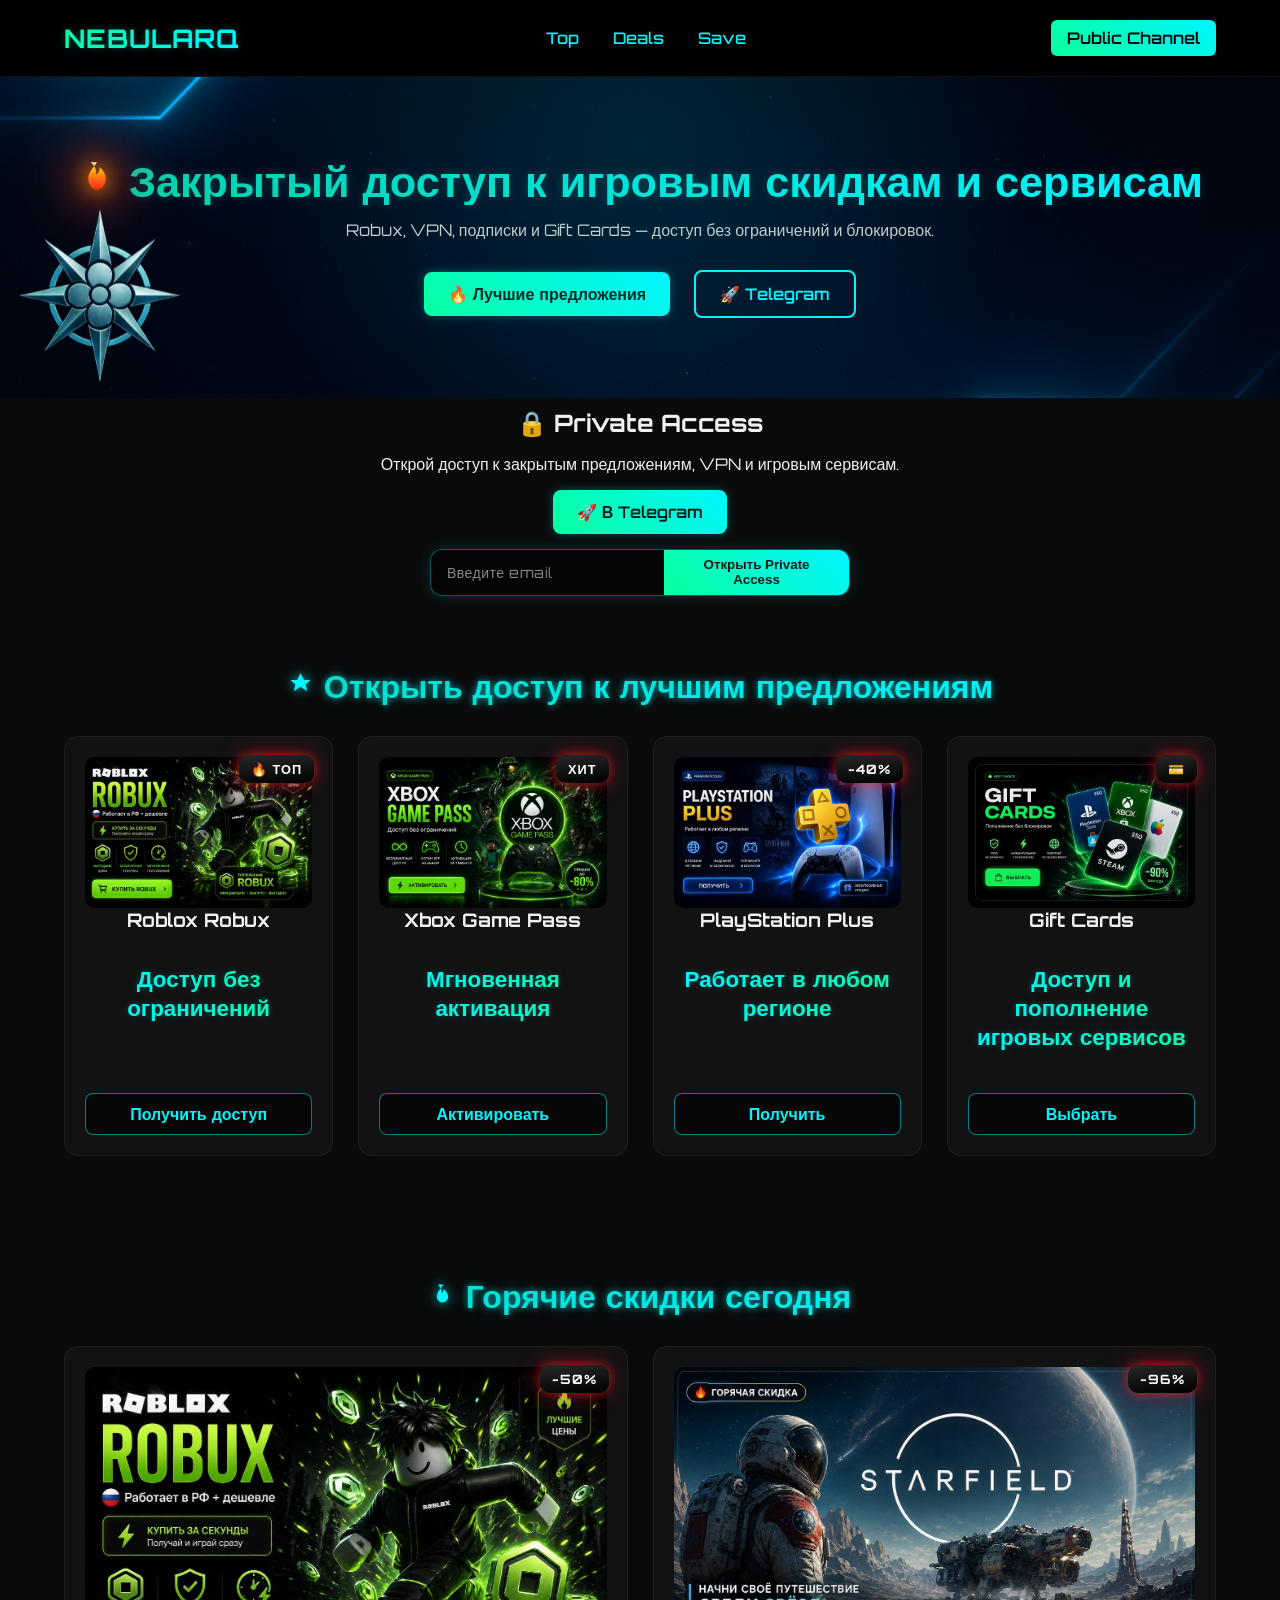
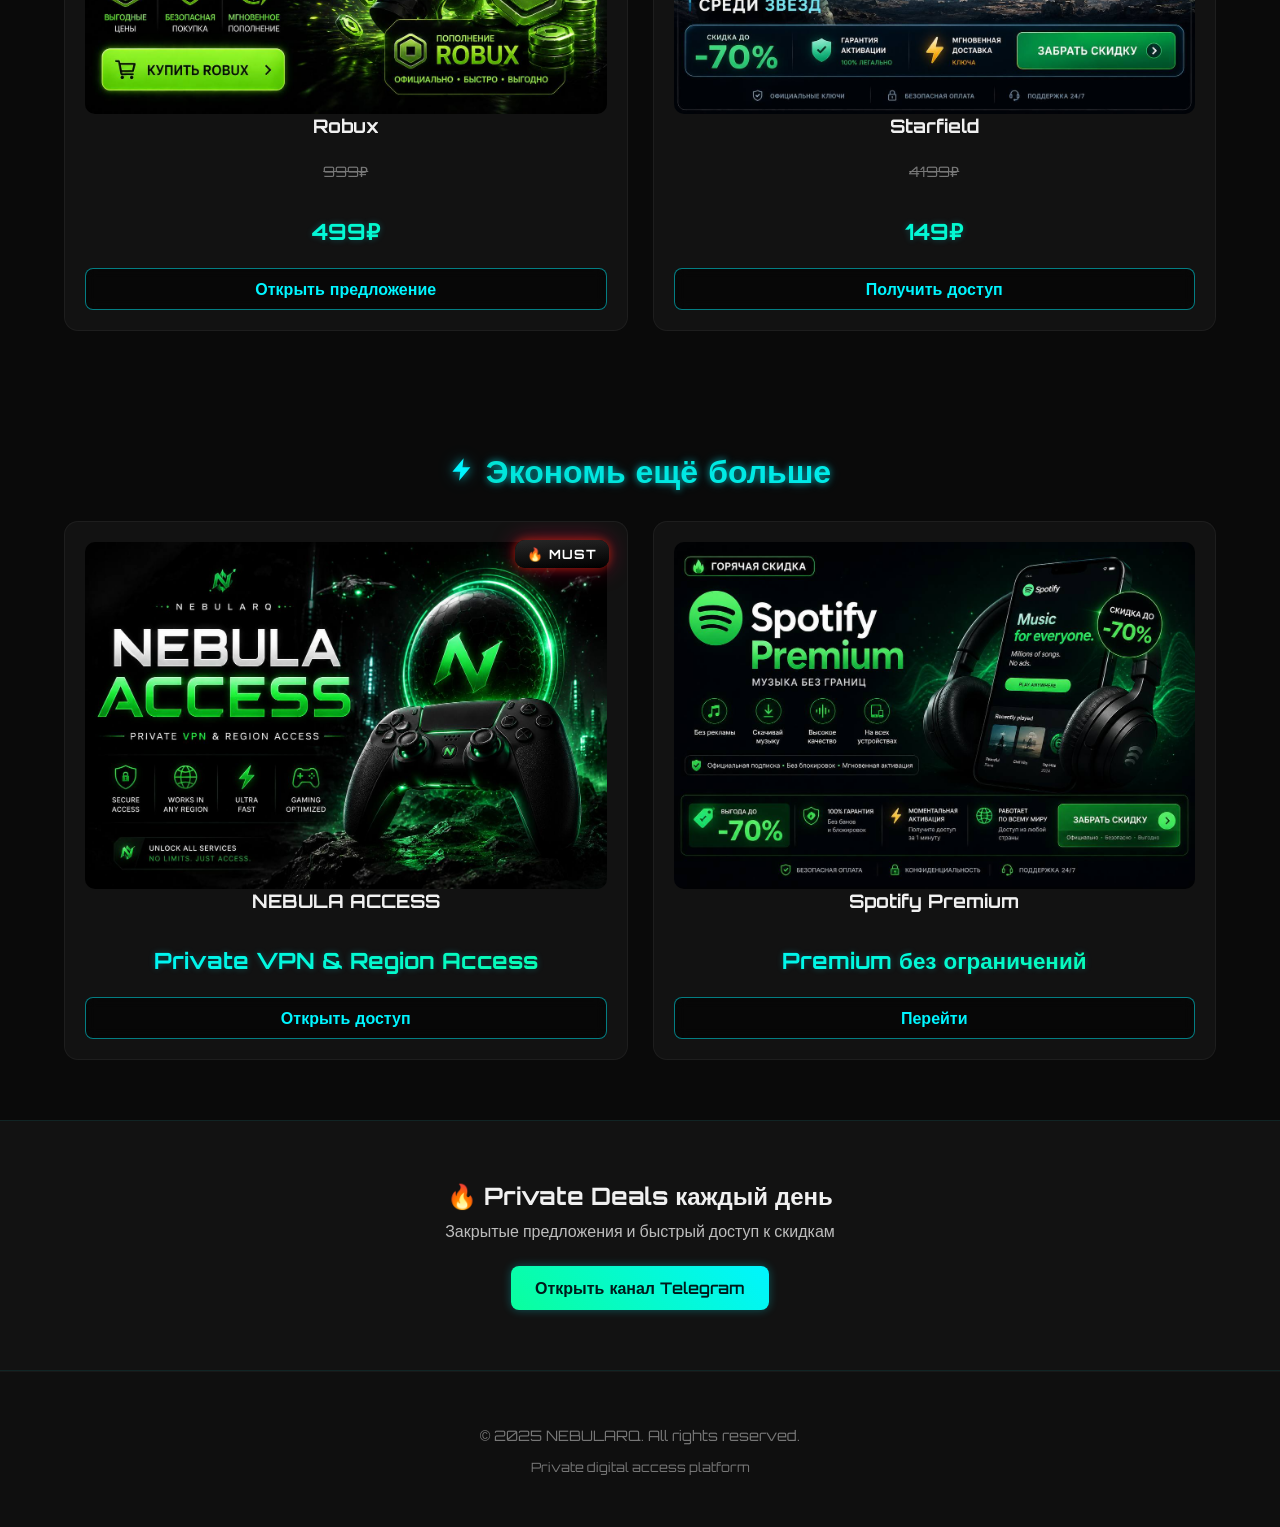
==== commit 636a0542: "update hero s77778888525" ====
--- a/index.html
+++ b/index.html
@@ -213,8 +213,6 @@
 
                 </svg>
 
-            </span>
-
             Открыть доступ к лучшим предложениям
 
         </h2>
--- a/style.css
+++ b/style.css
@@ -1,1257 +1,1675 @@
-/* ==================================================
-   NEBULARQ — PREMIUM CYBER STYLE v7
-================================================== */
-
-
-/* ==================================================
-   RESET / CORE
-================================================== */
+body {
+  margin: 0;
+  font-family: 'Orbitron', sans-serif;
+  background: #0a0a0a;
+  color: #f0f0f0;
+}
+
+a {
+  text-decoration: none;
+  color: #00f5ff;
+  transition: 0.3s;
+}
+
+a:hover {
+  color: #0aff9d;
+}
+
+h1,
+h2,
+h3 {
+  margin: 0 0 10px;
+}
+
+/* ---------- Navbar ---------- */
+.navbar {
+  display: flex;
+  justify-content: space-between;
+  align-items: center;
+  padding: 20px 5%;
+  background: rgba(0, 0, 0, 0.85);
+  border-bottom: 1px solid #111;
+}
+
+.navbar .logo {
+  position: relative;
+
+  font-weight: 700;
+  font-size: 1.6rem;
+  letter-spacing: 1px;
+
+  background: linear-gradient(90deg,
+      #0aff9d,
+      #00f5ff,
+      #0aff9d);
+
+  background-size: 200% auto;
+
+  -webkit-background-clip: text;
+  background-clip: text;
+  -webkit-text-fill-color: transparent;
+
+  animation: logoFlow 4s linear infinite;
+
+  text-shadow:
+    0 0 6px rgba(0, 245, 255, 0.3);
+
+  z-index: 2;
+}
+
+
+
+
+@keyframes logoFlow {
+  0% {
+    background-position: 0% center;
+  }
+  100% {
+    background-position: 200% center;
+  }
+}
+
+
+
+/* Только для мобильных */
+@media (max-width: 768px) {
+
+  .navbar {
+    position: relative;
+    overflow: hidden;
+
+    display: flex;
+    flex-direction: column;
+    align-items: center;
+  }
+
+  .navbar nav {
+    display: flex;
+    flex-direction: row;
+    justify-content: center;
+    gap: 30px;
+
+    margin-top: 12px;
+    margin-bottom: 18px;
+
+    z-index: 2;
+  }
+
+  .navbar nav a {
+    margin: 0;
+  }
+
+  .telegram-btn {
+    z-index: 2;
+  }
+
+  .navbar::before {
+    content: '';
+    position: absolute;
+    left: -150px;
+    top: 0;
+    width: 100%;
+    height: 100%;
+
+    background: url('assets/Futuristic_cyan_star_emblem-removebg-preview.png?v=2') center/contain no-repeat;
+    background-size: auto 99%;
+
+    z-index: 3;
+    opacity: 1;
+
+    filter:
+      drop-shadow(0 0 10px rgba(0,245,255,0.1))
+      drop-shadow(0 0 15px rgba(0,245,255,0.2))
+      drop-shadow(0 0 35px rgba(10,255,157,0.1));
+
+    animation: starFloat 6s ease-in-out infinite;
+
+    will-change: transform, filter;
+    pointer-events: none;
+  }
+
+  .navbar .logo,
+  .navbar nav,
+  .navbar .telegram-btn {
+    position: relative;
+    z-index: 2;
+  }
+
+} /* ← ОДНА единственная закрывающая скобка */
+
+.telegram-btn:hover {
+  color: #000;
+  /* 💥 текст всегда черный */
+
+  text-shadow:
+    0 0 6px rgba(0, 245, 255, 0.6),
+    0 0 12px rgba(0, 245, 255, 0.4);
+
+  box-shadow:
+    0 0 15px rgba(0, 245, 255, 0.6),
+    0 0 30px rgba(0, 245, 255, 0.4);
+
+  transform: translateY(-2px) scale(1.03);
+}
+
+
+
+@keyframes starFloat {
+  0% {
+    transform: translateY(0px) rotate(0deg);
+  }
+
+  50% {
+    transform: translateY(-5px) rotate(1deg);
+  }
+
+  100% {
+    transform: translateY(0px) rotate(0deg);
+  }
+}
+
+.navbar nav a {
+  margin: 0 15px;
+  font-weight: 500;
+}
+
+.telegram-btn {
+  padding: 8px 16px;
+  background: linear-gradient(45deg, #0aff9d, #00f5ff);
+  border-radius: 6px;
+  color: #000;
+  font-weight: 600;
+  text-shadow:
+    0 0 4px rgba(0, 245, 255, 0.2);
+
+}
+
+/* ---------- Hero ---------- */
+.hero {
+  text-align: center;
+  padding: 80px 5%;
+  background: url('assets/bg-hero.png') center/cover no-repeat;
+  position: relative;
+}
+
+.hero::after {
+  content: '';
+  position: absolute;
+  inset: 0;
+
+  background: radial-gradient(circle at 50% 20%,
+      rgba(0, 245, 255, 0.12),
+      transparent 60%);
+
+  pointer-events: none;
+}
+
+/* УБРАТЬ ОТСЮДА ГРАДИЕНТ */
+.hero h1 {
+  color: #06cea3;
+  /* просто фолбэк */
+}
+
+.hero-sub {
+  margin-top: 15px;
+  color: #ccc;
+  animation: fadeInUp 1.4s ease forwards;
+}
+
+.hero-title {
+  font-size: 2.7rem;
+  font-weight: 700;
+  line-height: 1.1;
+  display: flex;
+  justify-content: center;
+  align-items: center;
+  flex-wrap: wrap;
+
+  animation: fadeInUp 1s ease forwards;
+}
+
+.title-text {
+  background: linear-gradient(90deg,
+      #06cea3,
+      #00f5ff,
+      #06cea3);
+
+  background-size: 200% auto;
+
+
+  -webkit-text-fill-color: transparent;
+  background: linear-gradient(90deg, #06cea3 0%, #00f5ff 100%);
+
+  animation: gradientMove 4s linear infinite;
+}
+
+/* 🌈 движение градиента */
+@keyframes gradientMove {
+  0% {
+    background-position: 0% center;
+  }
+
+  100% {
+    background-position: 200% center;
+  }
+}
+
+.fire {
+  position: relative;
+  display: inline-flex;
+  margin-right: 12px;
+}
+
+.fire svg {
+  fill: url(#fireGradient);
+
+  filter:
+    drop-shadow(0 0 10px #ff9800) drop-shadow(0 0 20px #ff5722) drop-shadow(0 0 30px #ff2d00);
+
+  animation: fireUltra 0.7s infinite ease-in-out;
+}
+
+@keyframes fireUltra {
+  0% {
+    transform: scale(1) rotate(-1deg);
+  }
+
+  50% {
+    transform: scale(1.15) rotate(1deg);
+  }
+
+  100% {
+    transform: scale(1) rotate(0deg);
+  }
+}
+
+.title-text {
+  background: linear-gradient(90deg, #06cea3 0%, #00f5ff 100%);
+
+  background-clip: text;
+  /* ✅ добавь это */
+  -webkit-background-clip: text;
+  /* ✅ оставь это */
+
+  -webkit-text-fill-color: transparent;
+}
+
+
+/* ссылки */
+a {
+  transition: all 0.25s ease;
+}
+
+a:hover {
+  text-shadow: 0 0 8px #00f5ff;
+}
+
+/* бейджи */
+.badge {
+  animation: pulseBadge 2s infinite;
+}
+
+@keyframes pulseBadge {
+  0% {
+    transform: scale(1);
+  }
+
+  50% {
+    transform: scale(1.08);
+  }
+
+  100% {
+    transform: scale(1);
+  }
+}
+
+@keyframes fadeInUp {
+  from {
+    opacity: 0;
+    transform: translateY(20px);
+  }
+
+  to {
+    opacity: 1;
+    transform: translateY(0);
+  }
+}
+
+.sparks {
+  position: absolute;
+  top: -5px;
+  left: 10px;
+  pointer-events: none;
+}
+
+.sparks span {
+  position: absolute;
+  width: 4px;
+  height: 4px;
+  background: #ffcc00;
+  border-radius: 50%;
+  opacity: 0;
+  animation: sparkFly 1.5s infinite;
+}
+
+/* разные искры */
+.sparks span:nth-child(1) {
+  left: 0;
+  animation-delay: 0s;
+}
+
+.sparks span:nth-child(2) {
+  left: 8px;
+  animation-delay: 0.3s;
+}
+
+.sparks span:nth-child(3) {
+  left: 4px;
+  animation-delay: 0.6s;
+}
+
+/* ✨ анимация искр */
+@keyframes sparkFly {
+  0% {
+    transform: translateY(0) scale(1);
+    opacity: 1;
+  }
+
+  50% {
+    transform: translateY(-10px) scale(1.2);
+    opacity: 0.8;
+  }
+
+  100% {
+    transform: translateY(-20px) scale(0.5);
+    opacity: 0;
+  }
+}
+
+.hero-decoration {
+  position: absolute;
+  left: 0;
+  bottom: 0;
+  width: 200px;
+  height: auto;
+  z-index: 1;
+  pointer-events: none;
+  mix-blend-mode: screen;
+}
+
+
+
+.hero-decoration img {
+  width: 100%;
+  height: auto;
+  display: block;
+
+  animation: starGlow 4s ease-in-out infinite;
+}
+
+@keyframes starGlow {
+
+  /* 🔵 минимум */
+  0% {
+    filter:
+      drop-shadow(0 0 2px rgba(0, 245, 255, 0.05))
+      drop-shadow(0 0 4px rgba(0, 245, 255, 0.05))
+      brightness(0.85);
+  }
+
+  /* 👈 мягкий разогрев */
+  6% {
+    filter:
+      drop-shadow(0 0 3px rgba(200, 240, 255, 0.12))
+      drop-shadow(0 0 6px rgba(200, 240, 255, 0.1))
+      brightness(0.92);
+  }
+
+  /* 👈 ещё ближе к вспышке (сглаживание ключ!) */
+  10% {
+    filter:
+      drop-shadow(0 0 5px rgba(220, 250, 255, 0.25))
+      drop-shadow(0 0 10px rgba(220, 250, 255, 0.18))
+      brightness(1.02);
+  }
+
+  /* ✨ внутренняя вспышка (уже НЕ резкая) */
+  14% {
+    filter:
+      drop-shadow(0 0 8px rgba(255, 255, 255, 0.45))
+      drop-shadow(0 0 14px rgba(220, 255, 255, 0.3))
+      brightness(1.12);
+  }
+
+  /* 👈 плавный выход из вспышки */
+  22% {
+    filter:
+      drop-shadow(0 0 12px rgba(200, 255, 255, 0.35))
+      drop-shadow(0 0 22px rgba(200, 255, 255, 0.25))
+      brightness(1.08);
+  }
+
+  /* 🔥 основной разгон */
+  50% {
+    filter:
+      drop-shadow(0 0 25px rgba(0, 245, 255, 0.7))
+      drop-shadow(0 0 50px rgba(10, 255, 157, 0.5))
+      brightness(1.1);
+  }
+
+  /* 👈 подготовка к пику */
+  65% {
+    filter:
+      drop-shadow(0 0 28px rgba(0, 255, 200, 0.75))
+      drop-shadow(0 0 55px rgba(10, 255, 157, 0.55))
+      brightness(1.15);
+  }
+
+  /* 🌟 пик */
+  75% {
+    filter:
+      drop-shadow(0 0 30px rgba(10, 255, 157, 0.9))
+      drop-shadow(0 0 60px rgba(10, 255, 157, 0.6))
+      brightness(1.2);
+  }
+
+  /* 👈 мягкое затухание */
+  88% {
+    filter:
+      drop-shadow(0 0 10px rgba(0, 245, 255, 0.2))
+      drop-shadow(0 0 18px rgba(0, 245, 255, 0.15))
+      brightness(0.95);
+  }
+
+  /* 🔵 обратно в минимум */
+  100% {
+    filter:
+      drop-shadow(0 0 2px rgba(0, 245, 255, 0.05))
+      drop-shadow(0 0 4px rgba(0, 245, 255, 0.05))
+      brightness(0.85);
+
+      animation: starGlow 4s cubic-bezier(0.4, 0, 0.2, 1) infinite;
+  }
+}
+
+/* Скрываем картинку на мобильных устройствах */
+@media (max-width: 768px) {
+  .hero-decoration {
+    display: none;
+  }
+}
+
+.btn-primary,
+.btn-secondary {
+  display: inline-flex;
+
+  align-items: center;
+  /* ✅ вертикально */
+  justify-content: center;
+  /* ✅ по центру */
+
+  padding: 12px 24px;
+  margin: 0 10px;
+  border-radius: 8px;
+  font-weight: 600;
+}
+
+.btn-primary {
+  position: relative;
+  /* ✅ добавили */
+  overflow: hidden;
+  /* ✅ добавили */
+
+  background: linear-gradient(45deg, #0aff9d, #00f5ff);
+  color: #001a1a;
+  border-radius: 8px;
+
+  box-shadow: 0 0 10px rgba(0, 245, 255, 0.3);
+
+  animation: pulseGlow 2.5s infinite;
+  transition: all 0.3s ease;
+}
+
+@keyframes pulseGlow {
+  0% {
+    box-shadow:
+      0 0 8px rgba(0, 245, 255, 0.2),
+      0 0 15px rgba(10, 255, 157, 0.1);
+  }
+
+  50% {
+    box-shadow:
+      0 0 25px rgba(0, 245, 255, 0.8),
+      0 0 50px rgba(10, 255, 157, 0.5);
+  }
+
+  100% {
+    box-shadow:
+      0 0 8px rgba(0, 245, 255, 0.2),
+      0 0 15px rgba(10, 255, 157, 0.1);
+  }
+}
+
+.btn-primary:active {
+  transform: scale(0.96);
+  box-shadow:
+    0 0 5px #00f5ff,
+    inset 0 0 10px rgba(0, 0, 0, 0.4);
+}
+
+.btn-primary::before {
+  content: "";
+  position: absolute;
+  top: 0;
+  left: -100%;
+  width: 60%;
+  height: 100%;
+
+  background: linear-gradient(120deg,
+      transparent,
+      rgba(255, 255, 255, 0.4),
+      transparent);
+
+  transform: skewX(-20deg);
+
+  animation: shimmerMove 3s infinite;
+}
+
+@keyframes shimmerMove {
+  0% {
+    left: -100%;
+  }
+
+  100% {
+    left: 150%;
+  }
+}
+
+
+/* 🔥 ХОВЕР */
+.btn-primary:hover {
+  transform: translateY(-2px) scale(1.05);
+  letter-spacing: 0.5px;
+
+  box-shadow:
+    0 0 15px #00f5ff,
+    0 0 30px rgba(0, 245, 255, 0.8),
+    0 0 50px rgba(10, 255, 157, 0.6);
+
+  filter: brightness(1.15);
+
+  color: #001a1a;
+
+  text-shadow: 0 0 6px rgba(0, 0, 0, 0.6);
+
+  animation: none;
+  /* 💥 важно — отключаем пульс при наведении */
+}
+
+.btn-primary:hover::after {
+  transform: translateX(4px);
+}
+
+.btn-secondary {
+  border: 2px solid #00f5ff;
+  color: #00f5ff;
+}
+
+.trust-badges span {
+  margin: 0 10px;
+  font-size: 0.9rem;
+  color: #ccc;
+}
+
+/* ---------- Deals Grid ---------- */
+.deals {
+  padding: 60px 5%;
+}
+
+.deals h2:hover {
+  text-shadow: 0 0 10px rgba(0,245,255,0.4);
+}
+
+.section-title {
+  display: flex;
+  align-items: center;
+  justify-content: center;
+  gap: 10px;
+
+  font-size: 2rem;
+
+  color: #00f5ff; /* 💥 чистый цвет */
+
+  text-shadow:
+    0 0 6px rgba(0, 245, 255, 0.5),
+    0 0 12px rgba(0, 245, 255, 0.3);
+}
+
+.title-icon svg {
+  width: 27px;
+  height: 27px;
+  fill: #00f5ff;
+
+  /* 💎 лёгкий glow, БЕЗ анимации */
+  filter:
+    drop-shadow(0 0 4px rgba(0, 245, 255, 0.5))
+    drop-shadow(0 0 8px rgba(0, 245, 255, 0.3));
+}
+
+.section-title:hover .title-icon svg {
+  filter:
+    drop-shadow(0 0 8px rgba(0, 245, 255, 0.9))
+    drop-shadow(0 0 16px rgba(0, 245, 255, 0.6));
+}
+.grid-cards {
+  display: grid;
+  grid-template-columns: repeat(auto-fit, minmax(260px, 1fr));
+  gap: 25px;
+}
+
+.deal-card {
+  background: rgba(18, 18, 18, 0.6);
+  /* прозрачность */
+  backdrop-filter: blur(12px);
+  /* 💎 стекло */
+  -webkit-backdrop-filter: blur(12px);
+  overflow: hidden;
+
+  border: 1px solid rgba(255, 255, 255, 0.05);
+  background: #121212;
+  padding: 20px;
+  border-radius: 14px;
+  text-align: center;
+  position: relative;
+  z-index: 1;
+
+  transform: translateY(0) scale(1);
+
+  box-shadow: 0 0 0 rgba(0, 0, 0, 0);
+
+  transform-style: preserve-3d;
+  perspective: 1000px;
+
+  transition:
+    transform 0.25s ease,
+    box-shadow 0.3s ease,
+    filter 0.3s ease;
+}
+
+.deal-card::after {
+  content: '';
+  position: absolute;
+  top: -50%;
+  left: -50%;
+  width: 200%;
+  height: 200%;
+
+  background: radial-gradient(circle,
+      rgba(0, 245, 255, 0.15),
+      transparent 60%);
+
+  opacity: 0;
+  transition: opacity 0.4s;
+}
+
+.deal-card:hover::after {
+  opacity: 1;
+}
+
+.deal-card>* {
+  position: relative;
+  z-index: 2;
+}
+
+.deal-card:active {
+  transform: scale(0.97);
+}
+
+.deal-card:hover {
+  transform: translateY(-8px) scale(1.02);
+
+  box-shadow:
+    0 10px 30px rgba(0, 0, 0, 0.6),
+    0 0 20px rgba(0, 245, 255, 0.2),
+    0 0 40px rgba(10, 255, 157, 0.1);
+}
+
+.deal-card::before {
+  content: '';
+  position: absolute;
+  inset: 0;
+  border-radius: 14px;
+
+  background: linear-gradient(45deg, #00f5ff, #0aff9d, #00f5ff);
+
+  opacity: 0;
+  transition: opacity 0.3s ease;
+
+  z-index: 0;
+}
+
+.deal-card:hover::before {
+  opacity: 0.70;
+  /* 🔥 ключ! не 1, а 0.15 */
+  filter: blur(8px);
+}
+
+.deal-card img {
+  width: 100%;
+  border-radius: 10px;
+
+  transition: transform 0.4s ease, filter 0.4s ease;
+}
+
+.deal-card:hover img {
+  transform: scale(1.05);
+  filter: brightness(1.1);
+}
+
+.deal-card .old-price {
+  text-decoration: line-through;
+  color: #777;
+  font-size: 0.9rem;
+}
+
+.deal-card .new-price {
+  font-size: 1.4rem;
+  font-weight: 700;
+
+  background: linear-gradient(90deg, #00f5ff, #0aff9d);
+  background-clip: text;
+  -webkit-background-clip: text;
+
+  color: transparent;
+  -webkit-text-fill-color: transparent;
+
+  text-shadow: 0 0 6px rgba(0, 245, 255, 0.25);
+}
+
+.deal-card:hover .new-price {
+  text-shadow:
+    0 0 10px #00f5ff,
+    0 0 20px rgba(0, 245, 255, 0.5);
+}
+
+.deal-card .badge {
+  position: absolute;
+  top: 18px;
+  right: 18px;
+
+  padding: 6px 12px;
+  border-radius: 10px;
+
+  font-size: 0.75rem;
+  font-weight: 700;
+  letter-spacing: 0.6px;
+
+  color: #fff;
+
+  background: linear-gradient(120deg,
+      #0a0a0a,
+      #000000,
+      #1a1a1a);
+
+  background-size: 200% auto;
+
+  box-shadow:
+    0 0 10px rgba(255, 45, 0, 0.6),
+    0 0 25px rgba(255, 0, 85, 0.4);
+
+  animation:
+    badgeFlow 3s linear infinite,
+    badgePulse 2s ease-in-out infinite;
+
+  transition: all 0.3s ease;
+
+  overflow: hidden;
+}
+
+@keyframes badgeFlow {
+  0% {
+    background-position: 0% center;
+  }
+
+  100% {
+    background-position: 200% center;
+  }
+}
+
+@keyframes badgePulse {
+  0% {
+    box-shadow:
+      0 0 8px rgba(255, 45, 0, 0.5),
+      0 0 15px rgba(255, 0, 85, 0.3);
+  }
+
+  50% {
+    box-shadow:
+      0 0 20px rgba(255, 45, 0, 0.9),
+      0 0 40px rgba(255, 0, 85, 0.6),
+      0 0 60px rgba(255, 45, 0, 0.4);
+  }
+
+  100% {
+    box-shadow:
+      0 0 8px rgba(255, 45, 0, 0.5),
+      0 0 15px rgba(255, 0, 85, 0.3);
+  }
+}
+
+@keyframes badgeGlow {
+  0% {
+    box-shadow:
+      0 0 8px rgba(255, 45, 0, 0.5);
+  }
+
+  50% {
+    box-shadow:
+      0 0 20px rgba(255, 45, 0, 0.9),
+      0 0 40px rgba(255, 0, 85, 0.6);
+  }
+
+  100% {
+    box-shadow:
+      0 0 8px rgba(255, 45, 0, 0.5);
+  }
+}
+
+
+.deal-card .badge::before {
+  content: "";
+  position: absolute;
+  top: 0;
+  left: -100%;
+  width: 60%;
+  height: 100%;
+
+  background: linear-gradient(120deg,
+      transparent,
+      rgba(255, 255, 255, 0.5),
+      transparent);
+
+  transform: skewX(-20deg);
+
+  animation: badgeShine 2.5s infinite;
+}
+
+.deal-card .badge::after {
+  content: '';
+  position: absolute;
+  inset: 0;
+  border-radius: 8px;
+
+  background: linear-gradient(rgba(255, 255, 255, 0.3),
+      transparent);
+
+  opacity: 0.4;
+}
+
+@keyframes badgeShine {
+  0% {
+    left: -100%;
+  }
+
+  100% {
+    left: 150%;
+  }
+}
+
+.deal-card:hover .badge {
+  transform: scale(1.15);
+
+  box-shadow:
+    0 0 25px rgba(255, 45, 0, 1),
+    0 0 50px rgba(255, 0, 85, 0.8),
+    0 0 80px rgba(255, 45, 0, 0.6);
+}
+
+.buy-btn {
+  display: inline-block;
+  margin-top: 12px;
+  padding: 10px 20px;
+
+  background: rgba(0, 0, 0, 0.6);
+  /* 🔥 вот тот самый баланс */
+  color: #00f5ff;
+
+  border: 1px solid rgba(0, 245, 255, 0.5);
+  border-radius: 8px;
+
+  font-weight: 600;
+
+  backdrop-filter: blur(6px);
+
+  transition: all 0.3s ease;
+}
+
+/* ХОВЕР */
+.buy-btn:hover {
+  background: linear-gradient(45deg, #0aff9d, #00f5ff);
+  color: #000;
+
+  box-shadow:
+    0 0 10px #00f5ff,
+    0 0 20px rgba(0, 245, 255, 0.6);
+}
+
+/* ---------- Categories ---------- */
+/* .categories {
+  display: flex;
+  justify-content: center;
+  gap: 20px;
+  padding: 40px 5%;
+  background: #0f0f0f;
+}
+.categories a {
+  padding: 10px 20px;
+  background: #121212;
+  border-radius: 8px;
+} */
+
+
+.categories {
+
+  display: grid;
+
+  grid-template-columns: repeat(auto-fit, minmax(120px, 1fr));
+
+  gap: 20px;
+
+  padding: 40px 5%;
+
+  background: #0f0f0f;
+
+  justify-items: center;
+  /* выравнивание кнопок по центру в своих ячейках */
+
+}
+
+.categories a {
+
+  padding: 10px 20px;
+
+  background: #121212;
+
+  border-radius: 8px;
+
+  text-align: center;
+
+  white-space: nowrap;
+  /* чтобы текст не ломался по словам */
+
+}
+
+
+/* Дополнительная настройка для совсем узких экранов (опционально) */
+
+@media (max-width: 480px) {
+
+  .categories {
+
+    grid-template-columns: repeat(2, 1fr);
+    /* по 2 кнопки в ряд */
+
+  }
+
+}
+
+
+/* ---------- How It Works ---------- */
+.how {
+  padding: 60px 5%;
+  background: #0a0a0a;
+  text-align: center;
+}
+
+.how ol {
+  max-width: 600px;
+  margin: 20px auto;
+  text-align: left;
+  line-height: 1.6;
+}
+
+/* ---------- Telegram Promo ---------- */
+.telegram-promo {
+  padding: 60px 5%;
+  text-align: center;
+  background: #121212;
+}
+
+/* ---------- Flash Deal Widget ---------- */
+.flash-deal {
+  box-sizing: border-box;
+  position: fixed;
+  bottom: 30px;
+  right: 30px;
+  background: #1a1a1a;
+  padding: 20px;
+  border-radius: 12px;
+  box-shadow: 0 0 20px #0aff9d55;
+  text-align: center;
+  z-index: 1000;
+}
+
+.close-btn {
+  position: absolute;
+  top: 5px;
+  right: 10px;
+  background: none;
+  border: none;
+  color: #888;
+  font-size: 24px;
+  cursor: pointer;
+  line-height: 1;
+  padding: 0;
+  width: 20px;
+  height: 20px;
+  display: flex;
+  align-items: center;
+  justify-content: center;
+  transition: color 0.3s;
+}
+
+.close-btn:hover {
+  color: #ff0055;
+}
+
+/* Скрытое состояние */
+.flash-deal.hidden {
+  display: none;
+}
+
+/* ---------- Footer ---------- */
+.footer {
+  text-align: center;
+  padding: 40px 5%;
+  background: #0f0f0f;
+  font-size: 0.9rem;
+  color: #777;
+}
+
+.footer a {
+  color: #00f5ff;
+}
+
+.footer .disclaimer {
+  margin-top: 10px;
+  font-size: 0.8rem;
+}
+
+
+.reveal:nth-child(1) {
+  transition-delay: 0.1s;
+}
+
+.reveal:nth-child(2) {
+  transition-delay: 0.2s;
+}
+
+.reveal:nth-child(3) {
+  transition-delay: 0.3s;
+}
+
+.reveal:nth-child(4) {
+  transition-delay: 0.4s;
+}
+
+.reveal:nth-child(5) {
+  transition-delay: 0.5s;
+}
+
+.reveal {
+  opacity: 0;
+  transform: translateY(40px) scale(0.95);
+  filter: blur(10px);
+
+  transition:
+    opacity 0.8s ease,
+    transform 0.8s ease,
+    filter 0.8s ease;
+}
+
+.reveal.active {
+  opacity: 1;
+  transform: translateY(0) scale(1);
+  filter: blur(0);
+}
+
+/* ===================================
+   💰 NEW STRUCTURE SUPPORT
+   Добавить в конец style.css
+=================================== */
+
+/* Featured / Save секции */
+#featured,
+#save,
+#top-deals {
+  scroll-margin-top: 100px;
+}
+
+/* Заголовки секций */
+.deals h2 {
+  text-align: center;
+  margin-bottom: 30px;
+  font-size: 2rem;
+  background: linear-gradient(90deg, #06cea3, #00f5ff);
+  -webkit-background-clip: text;
+  background-clip: text;
+  -webkit-text-fill-color: transparent;
+}
+
+/* Карточки одинаковой высоты */
+.grid-cards {
+  align-items: stretch;
+}
+
+.deal-card {
+  display: flex;
+  flex-direction: column;
+  justify-content: space-between;
+  min-height: 420px;
+}
+
+/* Кнопка всегда внизу карточки */
+.buy-btn {
+  margin-top: auto;
+}
+
+/* HERO spacing */
+.hero-buttons {
+  margin-top: 30px;
+}
+
+.hero-sub {
+  max-width: 700px;
+  margin-left: auto;
+  margin-right: auto;
+}
+
+/* Telegram block */
+.telegram-promo {
+  border-top: 1px solid rgba(0, 245, 255, 0.08);
+  border-bottom: 1px solid rgba(0, 245, 255, 0.08);
+}
+
+.telegram-promo p {
+  color: #bdbdbd;
+  margin: 10px 0 25px;
+}
+
+/* Footer улучшение */
+.footer {
+  border-top: 1px solid rgba(255, 255, 255, 0.04);
+}
+
+/* FLASH DEAL улучшение */
+.flash-deal {
+  width: 280px;
+  max-width: calc(100vw - 30px);
+  backdrop-filter: blur(12px);
+  -webkit-backdrop-filter: blur(12px);
+}
+
+.flash-deal p {
+  margin: 10px 0 15px;
+}
+
+/* ===== MOBILE ===== */
+@media (max-width: 768px) {
+
+  .hero {
+    padding: 60px 5%;
+  }
+
+  .hero-title {
+    font-size: 2rem;
+    line-height: 1.2;
+  }
+
+  .hero-buttons {
+    display: flex;
+    flex-direction: column;
+    gap: 15px;
+    align-items: center;
+  }
+
+  .btn-primary,
+  .btn-secondary {
+    width: 100%;
+    max-width: 320px;
+    margin: 0;
+  }
+
+  .deals {
+    padding: 45px 5%;
+  }
+
+  .deal-card {
+    min-height: auto;
+  }
+
+  .flash-deal {
+    bottom: 15px;
+    right: 15px;
+    left: 15px;
+    width: auto;
+  }
+
+  .navbar nav {
+    display: flex;
+    gap: 12px;
+    flex-wrap: wrap;
+    justify-content: center;
+  }
+}
+
+/* ===== EXTRA SMALL ===== */
+@media (max-width: 480px) {
+
+  .hero-title {
+    font-size: 1.6rem;
+  }
+
+  .deals h2 {
+    font-size: 1.5rem;
+  }
+
+  .deal-card {
+    padding: 16px;
+  }
+
+  .buy-btn {
+    width: 100%;
+    box-sizing: border-box;
+    text-align: center;
+  }
+}
+
+
+
+/* ===================================
+🔥 PRO FIXES / НЕ ЛОМАЕМ ДИЗАЙН
+=================================== */
+
+
+/* ===============================
+🔥 1. ЖИВОЙ ОГОНЬ (УЛУЧШЕН)
+=============================== */
+.fire svg {
+  animation: fireUltra 0.6s infinite ease-in-out;
+  transform-origin: center;
+}
+
+@keyframes fireUltra {
+  0% {
+    transform: scale(1) rotate(-2deg);
+    filter:
+      drop-shadow(0 0 6px #ff9800)
+      drop-shadow(0 0 12px #ff5722)
+      drop-shadow(0 0 18px #ff2d00);
+  }
+
+  50% {
+    transform: scale(1.25) rotate(2deg);
+    filter:
+      drop-shadow(0 0 15px #ff9800)
+      drop-shadow(0 0 25px #ff5722)
+      drop-shadow(0 0 40px #ff2d00);
+  }
+
+  100% {
+    transform: scale(1.05) rotate(0deg);
+    filter:
+      drop-shadow(0 0 8px #ff9800)
+      drop-shadow(0 0 16px #ff5722)
+      drop-shadow(0 0 22px #ff2d00);
+  }
+}
+
+
+/* ===============================
+✨ 2. ИСКРЫ (СДЕЛАЛ ЖИВЕЕ)
+=============================== */
+.sparks span {
+  animation: sparkFly 1.2s infinite;
+  filter: drop-shadow(0 0 4px #ffcc00);
+}
+
+@keyframes sparkFly {
+  0% {
+    transform: translateY(0) scale(1);
+    opacity: 1;
+  }
+
+  40% {
+    transform: translateY(-12px) scale(1.3);
+    opacity: 1;
+  }
+
+  100% {
+    transform: translateY(-30px) scale(0.3);
+    opacity: 0;
+  }
+}
+
+
+/* ===============================
+💎 3. КАРТОЧКИ — ДОРОЖЕ ВИЗУАЛ
+=============================== */
+.deal-card {
+  backdrop-filter: blur(14px);
+}
+
+.deal-card:hover {
+  transform: translateY(-10px) scale(1.025);
+
+  box-shadow:
+    0 15px 35px rgba(0,0,0,0.7),
+    0 0 25px rgba(0,245,255,0.25),
+    0 0 60px rgba(10,255,157,0.12);
+}
+
+
+/* ===============================
+💰 4. КНОПКИ — БОЛЬШЕ КОНВЕРСИЯ
+=============================== */
+.buy-btn {
+  position: relative;
+  overflow: hidden;
+}
+
+.buy-btn::after {
+  content: "";
+  position: absolute;
+  inset: 0;
+
+  background: linear-gradient(
+    120deg,
+    transparent,
+    rgba(255,255,255,0.25),
+    transparent
+  );
+
+  opacity: 0;
+  transition: 0.4s;
+}
+
+.buy-btn:hover::after {
+  opacity: 1;
+  animation: shineBtn 1.2s;
+}
+
+@keyframes shineBtn {
+  from { transform: translateX(-100%); }
+  to { transform: translateX(200%); }
+}
+
+
+/* ===============================
+🔥 5. BADGE — СИЛЬНЕЕ ВНИМАНИЕ
+=============================== */
+.deal-card .badge {
+  letter-spacing: 1px;
+  font-size: 0.8rem;
+}
+
+.deal-card:hover .badge {
+  transform: scale(1.2);
+}
+
+
+/* ===============================
+⚡ 6. FLASH DEAL — ДОРОЖЕ ВИД
+=============================== */
+.flash-deal {
+  border: 1px solid rgba(0,245,255,0.2);
+
+  box-shadow:
+    0 0 15px rgba(0,245,255,0.25),
+    0 0 40px rgba(10,255,157,0.15);
+}
+
+.flash-deal h3 {
+  text-shadow: 0 0 10px rgba(0,245,255,0.5);
+}
+
+
+/* ===============================
+📱 7. МОБИЛКА (ВАЖНО)
+=============================== */
+@media (max-width: 768px) {
+
+  .deal-card:hover {
+    transform: none;
+  }
+
+  .buy-btn:active {
+    transform: scale(0.95);
+  }
+
+}
+
+
+/* ===============================
+💣 8. ЛЁГКИЙ FOCUS (UX + ДЕНЬГИ)
+=============================== */
+.buy-btn:focus {
+  outline: none;
+
+  box-shadow:
+    0 0 0 2px rgba(0,245,255,0.4),
+    0 0 15px rgba(0,245,255,0.6);
+}
+
+
+/* ===============================
+🚀 9. HERO ТЕКСТ ЧУТЬ ЯРЧЕ
+=============================== */
+.hero-title {
+  text-shadow:
+    0 0 10px rgba(0,245,255,0.2);
+}
+
+
+/* ===============================
+💡 10. ЛЁГКИЙ ПУЛЬС (НЕ НАВЯЗЧИВО)
+=============================== */
+@keyframes subtlePulse {
+  0% { transform: scale(1); }
+  50% { transform: scale(1.015); }
+  100% { transform: scale(1); }
+}
+
+.btn-primary {
+  animation: subtlePulse 3s infinite;
+}
+
+.lead-capture {
+  text-align: center;
+  padding: 10px 5%;
+}
+
+/* ===================================
+💣 FINAL FIXES (НЕ ЛОМАЕМ ДИЗАЙН)
+=================================== */
+
+
+/* ❌ УБИРАЕМ СТАТИСТИКУ ДЛЯ ВСЕХ */
+.stats-panel {
+  display: none !important;
+}
+
+
+/* ===============================
+💎 EMAIL FORM PRO (АПГРЕЙД)
+=============================== */
+
+.email-form {
+  margin-top: 15px;
+}
+
+.email-form input {
+  padding: 10px;
+  border-radius: 6px;
+  border: none;
+}
+
+.email-wrapper {
+  display: flex;
+  background: rgba(0,0,0,0.55);
+  border: 1px solid rgba(0,245,255,0.35);
+  border-radius: 12px;
+  overflow: hidden;
+  backdrop-filter: blur(12px);
+  max-width: 420px;
+  margin: 0 auto;
+
+  box-shadow:
+    0 0 15px rgba(0,245,255,0.15),
+    inset 0 0 10px rgba(0,0,0,0.4);
+}
+
+.email-wrapper input {
+  flex: 1;
+  padding: 14px 16px;
+  border: none;
+  outline: none;
+  background: transparent;
+  color: #fff;
+  font-family: 'Orbitron', sans-serif;
+  font-size: 14px;
+}
+
+.email-wrapper input::placeholder {
+  color: #888;
+  letter-spacing: 0.5px;
+}
+
+.email-wrapper button {
+  padding: 0 22px;
+  background: linear-gradient(45deg,#0aff9d,#00f5ff);
+  border: none;
+  color: #001a1a;
+  font-weight: 700;
+  cursor: pointer;
+
+  transition: all 0.25s ease;
+}
+
+.email-wrapper button:hover {
+  filter: brightness(1.2);
+  box-shadow:
+    0 0 10px rgba(0,245,255,0.6),
+    0 0 25px rgba(10,255,157,0.4);
+}
+
+
+/* ===============================
+⚡ FLASH DEAL FIX (КНОПКА НЕ ВЫЛАЗИТ)
+=============================== */
+
+.flash-deal {
+  box-sizing: border-box;
+  max-width: calc(100vw - 30px);
+}
+
+.flash-deal .btn-primary {
+  width: 100%;
+  box-sizing: border-box;
+  margin: 0;
+}
+
+
+/* ===============================
+📱 MOBILE FIX (КРИТИЧНО)
+=============================== */
+
+@media (max-width: 480px) {
+
+  .email-wrapper {
+    flex-direction: column;
+  }
+
+  .email-wrapper button {
+    width: 100%;
+    padding: 14px;
+  }
+
+}
+
+
+/* ===============================
+💰 КОНВЕРСИЯ + UX (ЛЕГКИЕ ДОБАВКИ)
+=============================== */
+
+.email-wrapper:focus-within {
+  border-color: rgba(0,245,255,0.8);
+
+  box-shadow:
+    0 0 20px rgba(0,245,255,0.4),
+    0 0 40px rgba(10,255,157,0.2);
+}
+
+
+/* лёгкий hover эффект */
+.email-wrapper:hover {
+  border-color: rgba(0,245,255,0.6);
+}
+
+
+
+
+@media (max-width: 768px) {
+
+  .telegram-btn {
+    width: 98%;
+    max-width: none;
+
+    text-align: center;
+
+    display: flex;
+    justify-content: center;
+    align-items: center;
+
+    margin-left: auto;
+    margin-right: auto;
+  }
+
+}
+
+@media (max-width: 768px) {
+
+  .btn-primary,
+  .btn-secondary {
+    width: 98%;
+    max-width: none;
+
+    margin-left: auto;
+    margin-right: auto;
+  }
+
+}
+
+@media (max-width: 768px) {
+
+  .email-wrapper {
+    width: 82%;
+
+    margin-left: 1%;
+    margin-right: 0;
+  }
+
+}
+
+html,
+body {
+  overflow-x: hidden;
+  width: 100%;
+}
 
 *,
 *::before,
 *::after {
-    box-sizing: border-box;
-}
-
-html {
-    overflow-x: hidden;
-    scroll-behavior: smooth;
-    -webkit-text-size-adjust: 100%;
-}
-
-body {
-    margin: 0;
-    overflow-x: hidden;
-
-    font-family: 'Orbitron', sans-serif;
-
-    background: #0a0a0a;
-    color: #f0f0f0;
-
-    text-rendering: optimizeLegibility;
-    -webkit-font-smoothing: antialiased;
-    -moz-osx-font-smoothing: grayscale;
-}
-
-
-/* ==================================================
-   LINKS
-================================================== */
-
-a {
-    text-decoration: none;
-    color: #00f5ff;
-
-    transition:
-        color 0.25s ease,
-        text-shadow 0.25s ease,
-        transform 0.25s ease;
-}
-
-a:hover {
-    text-shadow: 0 0 8px rgba(0, 245, 255, 0.6);
-}
-
-img {
-    display: block;
-    max-width: 100%;
-}
-
-h1,
-h2,
-h3,
-p {
-    margin-top: 0;
-}
-
-
-/* ==================================================
-   NAVBAR
-================================================== */
-
-.navbar {
-    position: relative;
-
-    display: flex;
-    justify-content: space-between;
-    align-items: center;
-    gap: 20px;
-
-    padding: 20px 5%;
-
-    background: rgba(0, 0, 0, 0.88);
-
-    border-bottom: 1px solid rgba(255, 255, 255, 0.04);
-
-    overflow: hidden;
-
-    z-index: 100;
-}
-
-.navbar::before {
-    content: '';
-
-    position: absolute;
-    inset: 0;
-
-    background:
-        radial-gradient(circle at left,
-            rgba(0, 245, 255, 0.08),
-            transparent 45%);
-
-    pointer-events: none;
-}
-
-.logo {
-    position: relative;
-    z-index: 2;
-
-    flex-shrink: 0;
-
-    font-size: 1.6rem;
-    font-weight: 700;
-    letter-spacing: 1px;
-
-    background:
-        linear-gradient(90deg,
-            #0aff9d,
-            #00f5ff,
-            #0aff9d);
-
-    background-size: 200% auto;
-
-    -webkit-background-clip: text;
-    background-clip: text;
-
-    -webkit-text-fill-color: transparent;
-
-    animation: logoFlow 4s linear infinite;
-
-    text-shadow:
-        0 0 8px rgba(0, 245, 255, 0.25);
-}
-
-@keyframes logoFlow {
-    0% {
-        background-position: 0% center;
-    }
-
-    100% {
-        background-position: 200% center;
-    }
-}
-
-.nav-links {
-    display: flex;
-    gap: 24px;
-
-    position: relative;
-    z-index: 2;
-
-    min-width: 0;
-}
-
-.nav-links a {
-    font-size: 0.95rem;
-    white-space: nowrap;
-}
-
-.telegram-btn {
-    position: relative;
-    z-index: 2;
-
-    flex-shrink: 0;
-
-    display: inline-flex;
-    align-items: center;
-    justify-content: center;
-
-    padding: 10px 18px;
-
-    border-radius: 10px;
-
-    background:
-        linear-gradient(45deg,
-            #0aff9d,
-            #00f5ff);
-
-    color: #001a1a;
-
-    font-weight: 700;
-
-    box-shadow:
-        0 0 10px rgba(0, 245, 255, 0.2);
-
-    transition:
-        transform 0.25s ease,
-        box-shadow 0.25s ease,
-        filter 0.25s ease;
-}
-
-.telegram-btn:hover {
-    transform: translateY(-2px);
-
-    box-shadow:
-        0 0 15px rgba(0, 245, 255, 0.45),
-        0 0 30px rgba(10, 255, 157, 0.25);
-
-    color: #000;
-}
-
-
-/* ==================================================
-   HERO
-================================================== */
-
-.hero {
-    position: relative;
-
-    overflow: hidden;
-
-    padding: 90px 5%;
-
-    text-align: center;
-
-    background:
-        url('assets/bg-hero.png') center/cover no-repeat;
-}
-
-.hero::after {
-    content: '';
-
-    position: absolute;
-    inset: 0;
-
-    background:
-        radial-gradient(circle at 50% 20%,
-            rgba(0, 245, 255, 0.12),
-            transparent 60%);
-
-    pointer-events: none;
-}
-
-.hero-decoration {
-    position: absolute;
-
-    left: 0;
-    bottom: 0;
-
-    width: 200px;
-
-    pointer-events: none;
-
-    opacity: 0.9;
-
-    z-index: 1;
-}
-
-.hero-decoration img {
-    animation: starGlow 4s ease-in-out infinite;
-}
-
-@keyframes starGlow {
-
-    0% {
-        filter:
-        drop-shadow(0 0 4px rgba(0, 245, 255, 0.08))
-            brightness(0.9);
-    }
-
-    50% {
-        filter:
-            drop-shadow(0 0 25px rgba(0, 245, 255, 0.55))
-            drop-shadow(0 0 50px rgba(10, 255, 157, 0.25))
-            brightness(1.15);
-    }
-
-    100% {
-        filter:
-            drop-shadow(0 0 4px rgba(0, 245, 255, 0.08))
-            brightness(0.9);
-    }
-}
-
-.hero-title {
-    position: relative;
-    z-index: 2;
-
-    display: flex;
-    justify-content: center;
-    align-items: center;
-    flex-wrap: wrap;
-
-    gap: 10px;
-
-    font-size: 2.8rem;
-    line-height: 1.15;
-
-    text-shadow:
-        0 0 12px rgba(0, 245, 255, 0.15);
-
-    animation: fadeInUp 1s ease forwards;
-}
-
-.title-text {
-    background:
-        linear-gradient(90deg,
-            #06cea3 0%,
-            #00f5ff 100%);
-
-    -webkit-background-clip: text;
-    background-clip: text;
-
-    -webkit-text-fill-color: transparent;
-}
-
-.hero-sub {
-    position: relative;
-    z-index: 2;
-
-    max-width: 760px;
-
-    margin:
-        18px auto 0;
-
-    color: #bfbfbf;
-
-    line-height: 1.7;
-
-    animation: fadeInUp 1.3s ease forwards;
-}
-
-.hero-buttons {
-    position: relative;
-    z-index: 2;
-
-    display: flex;
-    justify-content: center;
-    gap: 18px;
-
-    margin-top: 35px;
-
-    flex-wrap: wrap;
-}
-
-
-/* ==================================================
-   FIRE ICON
-================================================== */
-
-.fire {
-    position: relative;
-
-    display: inline-flex;
-}
-
-.fire svg {
-    fill: url(#fireGradient);
-
-    transform-origin: center;
-
-    animation: fireUltra 0.65s infinite ease-in-out;
-}
-
-@keyframes fireUltra {
-
-    0% {
-        transform: scale(1) rotate(-2deg);
-
-        filter:
-            drop-shadow(0 0 6px #ff9800)
-            drop-shadow(0 0 12px #ff5722);
-    }
-
-    50% {
-        transform: scale(1.2) rotate(2deg);
-
-        filter:
-            drop-shadow(0 0 15px #ff9800)
-            drop-shadow(0 0 28px #ff5722)
-            drop-shadow(0 0 40px #ff2d00);
-    }
-
-    100% {
-        transform: scale(1.05);
-
-        filter:
-            drop-shadow(0 0 8px #ff9800)
-            drop-shadow(0 0 18px #ff5722);
-    }
-}
-
-.sparks {
-    position: absolute;
-
-    top: -4px;
-    left: 10px;
-
-    pointer-events: none;
-}
-
-.sparks span {
-    position: absolute;
-
-    width: 4px;
-    height: 4px;
-
-    border-radius: 50%;
-
-    background: #ffcc00;
-
-    filter: drop-shadow(0 0 4px #ffcc00);
-
-    animation: sparkFly 1.2s infinite;
-}
-
-.sparks span:nth-child(1) {
-    left: 0;
-}
-
-.sparks span:nth-child(2) {
-    left: 8px;
-    animation-delay: 0.3s;
-}
-
-.sparks span:nth-child(3) {
-    left: 4px;
-    animation-delay: 0.6s;
-}
-
-@keyframes sparkFly {
-
-    0% {
-        transform: translateY(0) scale(1);
-        opacity: 1;
-    }
-
-    40% {
-        transform: translateY(-12px) scale(1.3);
-        opacity: 1;
-    }
-
-    100% {
-        transform: translateY(-28px) scale(0.3);
-        opacity: 0;
-    }
-}
-
-
-/* ==================================================
-   BUTTONS
-================================================== */
-
-.btn-primary,
-.btn-secondary,
-.buy-btn {
-    -webkit-tap-highlight-color: transparent;
-}
-
-.btn-primary,
-.btn-secondary {
-    display: inline-flex;
-    align-items: center;
-    justify-content: center;
-
-    min-height: 52px;
-
-    padding: 12px 24px;
-
-    border-radius: 10px;
-
-    font-weight: 700;
-
-    transition:
-        transform 0.25s ease,
-        box-shadow 0.25s ease,
-        filter 0.25s ease;
-}
-
-.btn-primary {
-    position: relative;
-
-    overflow: hidden;
-
-    background:
-        linear-gradient(45deg,
-            #0aff9d,
-            #00f5ff);
-
-    color: #001a1a;
-
-    box-shadow:
-        0 0 10px rgba(0, 245, 255, 0.25);
-
-    animation: subtlePulse 3s infinite;
-}
-
-.btn-primary::before {
-    content: "";
-
-    position: absolute;
-
-    top: 0;
-    left: -100%;
-
-    width: 60%;
-    height: 100%;
-
-    background:
-        linear-gradient(120deg,
-            transparent,
-            rgba(255, 255, 255, 0.4),
-            transparent);
-
-    transform: skewX(-20deg);
-
-    animation: shimmerMove 3s infinite;
-}
-@keyframes shimmerMove {
-
-    0% {
-        left: -100%;
-    }
-
-    100% {
-        left: 150%;
-    }
-}
-
-.btn-primary:hover {
-    transform: translateY(-2px);
-
-    filter: brightness(1.08);
-
-    box-shadow:
-        0 0 15px rgba(0, 245, 255, 0.55),
-        0 0 30px rgba(10, 255, 157, 0.25);
-
-    color: #001a1a;
-}
-
-.btn-secondary {
-    border: 2px solid rgba(0, 245, 255, 0.6);
-
-    color: #00f5ff;
-
-    background: transparent;
-}
-
-.btn-secondary:hover {
-    transform: translateY(-2px);
-
-    border-color: #0aff9d;
-
-    color: #0aff9d;
-}
-
-@keyframes subtlePulse {
-
-    0% {
-        transform: scale(1);
-    }
-
-    50% {
-        transform: scale(1.015);
-    }
-
-    100% {
-        transform: scale(1);
-    }
-}
-
-
-/* ==================================================
-   LEAD CAPTURE
-================================================== */
-
-.lead-capture {
-    padding: 10px 5% 40px;
-
-    text-align: center;
-}
-
-.lead-buttons {
-    display: flex;
-    justify-content: center;
-    align-items: center;
-    gap: 18px;
-
-    flex-wrap: wrap;
-
-    margin-top: 25px;
-}
-
-.email-form {
-    width: 100%;
-    max-width: 440px;
-}
-
-.email-wrapper {
-    display: flex;
-    align-items: stretch;
-
-    width: 100%;
-
-    overflow: hidden;
-
-    border-radius: 12px;
-
-    background: rgba(0, 0, 0, 0.55);
-
-    border: 1px solid rgba(0, 245, 255, 0.35);
-
-    backdrop-filter: blur(12px);
-
-    box-shadow:
-        0 0 15px rgba(0, 245, 255, 0.12);
-}
-
-.email-wrapper input {
-    flex: 1;
-
-    min-width: 0;
-
-    padding: 14px 16px;
-
-    border: none;
-    outline: none;
-
-    background: transparent;
-
-    color: #fff;
-
-    font-family: inherit;
-}
-
-.email-wrapper input::placeholder {
-    color: #888;
-}
-
-.email-wrapper button {
-    border: none;
-
-    padding: 0 22px;
-
-    background:
-        linear-gradient(45deg,
-            #0aff9d,
-            #00f5ff);
-
-    color: #001a1a;
-
-    font-weight: 700;
-
-    cursor: pointer;
-}
-
-.email-wrapper:focus-within {
-    border-color: rgba(0, 245, 255, 0.8);
-
-    box-shadow:
-        0 0 20px rgba(0, 245, 255, 0.3);
-}
-
-
-/* ==================================================
-   DEALS
-================================================== */
-
-.deals {
-    padding: 60px 5%;
-}
-
-#featured,
-#top-deals,
-#save {
-    scroll-margin-top: 100px;
-}
-
-.section-title {
-    display: flex;
-    justify-content: center;
-    align-items: center;
-    gap: 12px;
-
-    margin-bottom: 35px;
-
-    text-align: center;
-
-    font-size: 2rem;
-
-    color: #00f5ff;
-
-    text-shadow:
-        0 0 8px rgba(0, 245, 255, 0.35);
-}
-
-.title-icon svg {
-    fill: #00f5ff;
-
-    filter:
-        drop-shadow(0 0 6px rgba(0, 245, 255, 0.45));
-}
-
-.grid-cards {
-    display: grid;
-
-    grid-template-columns:
-        repeat(auto-fit,
-            minmax(260px, 1fr));
-
-    gap: 25px;
-
-    align-items: stretch;
-}
-
-
-/* ==================================================
-   DEAL CARD
-================================================== */
-
-.deal-card {
-    position: relative;
-
-    overflow: hidden;
-
-    display: flex;
-    flex-direction: column;
-
-    min-height: 420px;
-
-    padding: 20px;
-
-    border-radius: 16px;
-
-    background:
-        rgba(18, 18, 18, 0.82);
-
-    border:
-        1px solid rgba(255, 255, 255, 0.05);
-
-    backdrop-filter: blur(14px);
-
-    transform-style: preserve-3d;
-
-    transition:
-        transform 0.3s ease,
-        box-shadow 0.3s ease,
-        border-color 0.3s ease;
-}
-
-.deal-card::before {
-    content: '';
-
-    position: absolute;
-    inset: 0;
-
-    border-radius: inherit;
-
-    background:
-        linear-gradient(45deg,
-            rgba(0, 245, 255, 0.18),
-            rgba(10, 255, 157, 0.14));
-
-    opacity: 0;
-
-    transition: opacity 0.3s ease;
-
-    pointer-events: none;
-}
-
-.deal-card:hover::before {
-    opacity: 1;
-}
-
-.deal-card:hover {
-    transform:
-        translateY(-8px);
-
-    border-color:
-        rgba(0, 245, 255, 0.18);
-
-    box-shadow:
-        0 12px 35px rgba(0, 0, 0, 0.55),
-        0 0 25px rgba(0, 245, 255, 0.12);
-}
-
-.deal-card>* {
-    position: relative;
-    z-index: 2;
-}
-
-.deal-card img {
-    width: 100%;
-
-    border-radius: 12px;
-
-    transition:
-    transform 0.35s ease,
-        filter 0.35s ease;
-}
-
-.deal-card:hover img {
-    transform: scale(1.03);
-
-    filter: brightness(1.05);
-}
-
-.deal-card h3 {
-    margin-top: 18px;
-
-    font-size: 1.25rem;
-
-    line-height: 1.4;
-
-    color: #ffffff;
-
-    text-shadow:
-        0 0 8px rgba(0, 0, 0, 0.45);
-}
-
-.old-price {
-    margin-top: 10px;
-
-    color: #777;
-
-    text-decoration: line-through;
-}
-
-.new-price {
-    margin-top: 10px;
-
-    font-size: 1.2rem;
-    font-weight: 700;
-
-    background:
-        linear-gradient(90deg,
-            #00f5ff,
-            #0aff9d);
-
-    -webkit-background-clip: text;
-    background-clip: text;
-
-    -webkit-text-fill-color: transparent;
-
-    text-shadow:
-        0 0 4px rgba(0, 245, 255, 0.12);
-
-    line-height: 1.5;
-}
-
-
-/* ==================================================
-   BADGE
-================================================== */
-
-.badge {
-    position: absolute;
-
-    top: 16px;
-    right: 16px;
-
-    z-index: 3;
-
-    padding: 6px 12px;
-
-    border-radius: 10px;
-
-    font-size: 0.75rem;
-    font-weight: 700;
-
-    color: #fff;
-
-    background:
-        linear-gradient(120deg,
-            #0a0a0a,
-            #111,
-            #1b1b1b);
-
-    box-shadow:
-        0 0 12px rgba(255, 45, 0, 0.55);
-
-    animation:
-        badgePulse 2s infinite;
-}
-
-@keyframes badgePulse {
-
-    0% {
-        transform: scale(1);
-    }
-
-    50% {
-        transform: scale(1.08);
-    }
-
-    100% {
-        transform: scale(1);
-    }
-}
-
-
-/* ==================================================
-   BUY BUTTON
-================================================== */
-
-.buy-btn {
-    position: relative;
-
-    overflow: hidden;
-
-    margin-top: auto;
-
-    display: inline-flex;
-    justify-content: center;
-    align-items: center;
-
-    width: 100%;
-
-    min-height: 48px;
-
-    padding: 12px 18px;
-
-    border-radius: 10px;
-
-    background:
-        rgba(0, 0, 0, 0.55);
-
-    border:
-        1px solid rgba(0, 245, 255, 0.4);
-
-    color: #00f5ff;
-
-    font-weight: 700;
-
-    backdrop-filter: blur(8px);
-
-    transition:
-        transform 0.25s ease,
-        background 0.25s ease,
-        box-shadow 0.25s ease;
-}
-
-.buy-btn:hover {
-    transform: translateY(-2px);
-
-    background:
-        linear-gradient(45deg,
-            #0aff9d,
-            #00f5ff);
-
-    color: #000;
-
-    box-shadow:
-        0 0 12px rgba(0, 245, 255, 0.45);
-}
-
-
-/* ==================================================
-   TELEGRAM PROMO
-================================================== */
-
-.telegram-promo {
-    padding: 60px 5%;
-
-    text-align: center;
-
-    background: #121212;
-
-    border-top:
-        1px solid rgba(0, 245, 255, 0.08);
-
-    border-bottom:
-        1px solid rgba(0, 245, 255, 0.08);
-}
-
-.telegram-promo p {
-    color: #bdbdbd;
-
-    margin-bottom: 28px;
-}
-
-
-/* ==================================================
-   FLASH DEAL
-================================================== */
-
-.flash-deal {
-    position: fixed;
-
-    right: 20px;
-    bottom: 20px;
-
-    z-index: 1000;
-
-    width: 320px;
-    max-width: calc(100vw - 24px);
-
-    padding: 22px;
-
-    border-radius: 16px;
-
-    background:
-        rgba(18, 18, 18, 0.92);
-
-    border:
-        1px solid rgba(0, 245, 255, 0.14);
-
-    backdrop-filter: blur(14px);
-
-    box-shadow:
-        0 0 20px rgba(0, 245, 255, 0.18);
-
-    text-align: center;
-
-    animation:
-        flashFloat 4s ease-in-out infinite;
-}
-
-@keyframes flashFloat {
-
-    0% {
-        transform: translateY(0);
-    }
-
-    50% {
-        transform: translateY(-4px);
-    }
-
-    100% {
-        transform: translateY(0);
-    }
-}
-
-.flash-deal.hidden {
-    display: none;
-}
-
-.flash-deal h3 {
-    margin-bottom: 12px;
-
-    color: #00f5ff;
-}
-
-.flash-deal p {
-    margin-bottom: 18px;
-
-    color: #d0d0d0;
-}
-
-.flash-deal .btn-primary {
-    width: 100%;
-
-    margin: 0;
-}
-
-.close-btn {
-    position: absolute;
-
-    top: 8px;
-    right: 10px;
-
-    border: none;
-    background: none;
-
-    color: #888;
-
-    font-size: 24px;
-
-    cursor: pointer;
-}
-
-.close-btn:hover {
-    color: #ff0055;
-}
-
-
-/* ==================================================
-   FOOTER
-   ================================================== */
-
-.footer {
-    padding: 40px 5%;
-
-    text-align: center;
-
-    background: #0f0f0f;
-
-    border-top:
-        1px solid rgba(255, 255, 255, 0.04);
-
-    color: #777;
-}
-
-.disclaimer {
-    margin-top: 12px;
-
-    font-size: 0.82rem;
-}
-
-
-/* ==================================================
-   REVEAL
-================================================== */
-
-.reveal {
-    opacity: 0;
-
-    transform:
-        translateY(40px);
-
-    filter: blur(8px);
-
-    transition:
-        opacity 0.8s ease,
-        transform 0.8s ease,
-        filter 0.8s ease;
-}
-
-.reveal.active {
-    opacity: 1;
-
-    transform:
-        translateY(0);
-
-    filter: blur(0);
-}
-
-@keyframes fadeInUp {
-
-    from {
-        opacity: 0;
-        transform: translateY(20px);
-    }
-
-    to {
-        opacity: 1;
-        transform: translateY(0);
-    }
-}
-
-
-/* ==================================================
-   MOBILE
-================================================== */
-
-@media (max-width: 768px) {
-
-    .navbar {
-        flex-wrap: wrap;
-
-        justify-content: center;
-
-        text-align: center;
-    }
-
-    .nav-links {
-        width: 100%;
-
-        justify-content: center;
-
-        flex-wrap: wrap;
-    }
-
-    .hero {
-        padding: 65px 5%;
-    }
-
-    .hero-title {
-        font-size: 2rem;
-    }
-
-    .hero-sub {
-        font-size: 0.95rem;
-    }
-
-    .hero-buttons {
-        flex-direction: column;
-
-        align-items: center;
-    }
-
-    .btn-primary,
-    .btn-secondary {
-        width: 100%;
-        max-width: 320px;
-    }
-
-    .hero-decoration {
-        display: none;
-    }
-
-    .lead-buttons {
-        flex-direction: column;
-    }
-
-    .email-form {
-        max-width: 100%;
-    }
-
-    .email-wrapper {
-        flex-direction: column;
-    }
-
-    .email-wrapper button {
-        width: 100%;
-
-        min-height: 52px;
-    }
-
-    .deals {
-        padding: 50px 5%;
-    }
-
-    .section-title {
-        font-size: 1.6rem;
-    }
-
-    .deal-card {
-        min-height: auto;
-    }
-
-    .deal-card:hover {
-        transform: none;
-    }
-
-    .buy-btn:hover {
-        transform: none;
-    }
-
-    .flash-deal {
-        left: 12px;
-        right: 12px;
-        bottom: 12px;
-
-        width: auto;
-
-        max-width: unset;
-    }
-}
-
-
-/* ==================================================
-   EXTRA SMALL
-================================================== */
-
-@media (max-width: 480px) {
-
-    .logo {
-        font-size: 1.35rem;
-    }
-
-    .hero-title {
-        font-size: 1.6rem;
-    }
-
-    .section-title {
-        font-size: 1.35rem;
-    }
-
-    .deal-card {
-        padding: 16px;
-    }
-
-    .telegram-btn {
-        width: 100%;
-    }
-}+  box-sizing: border-box;
+}
+
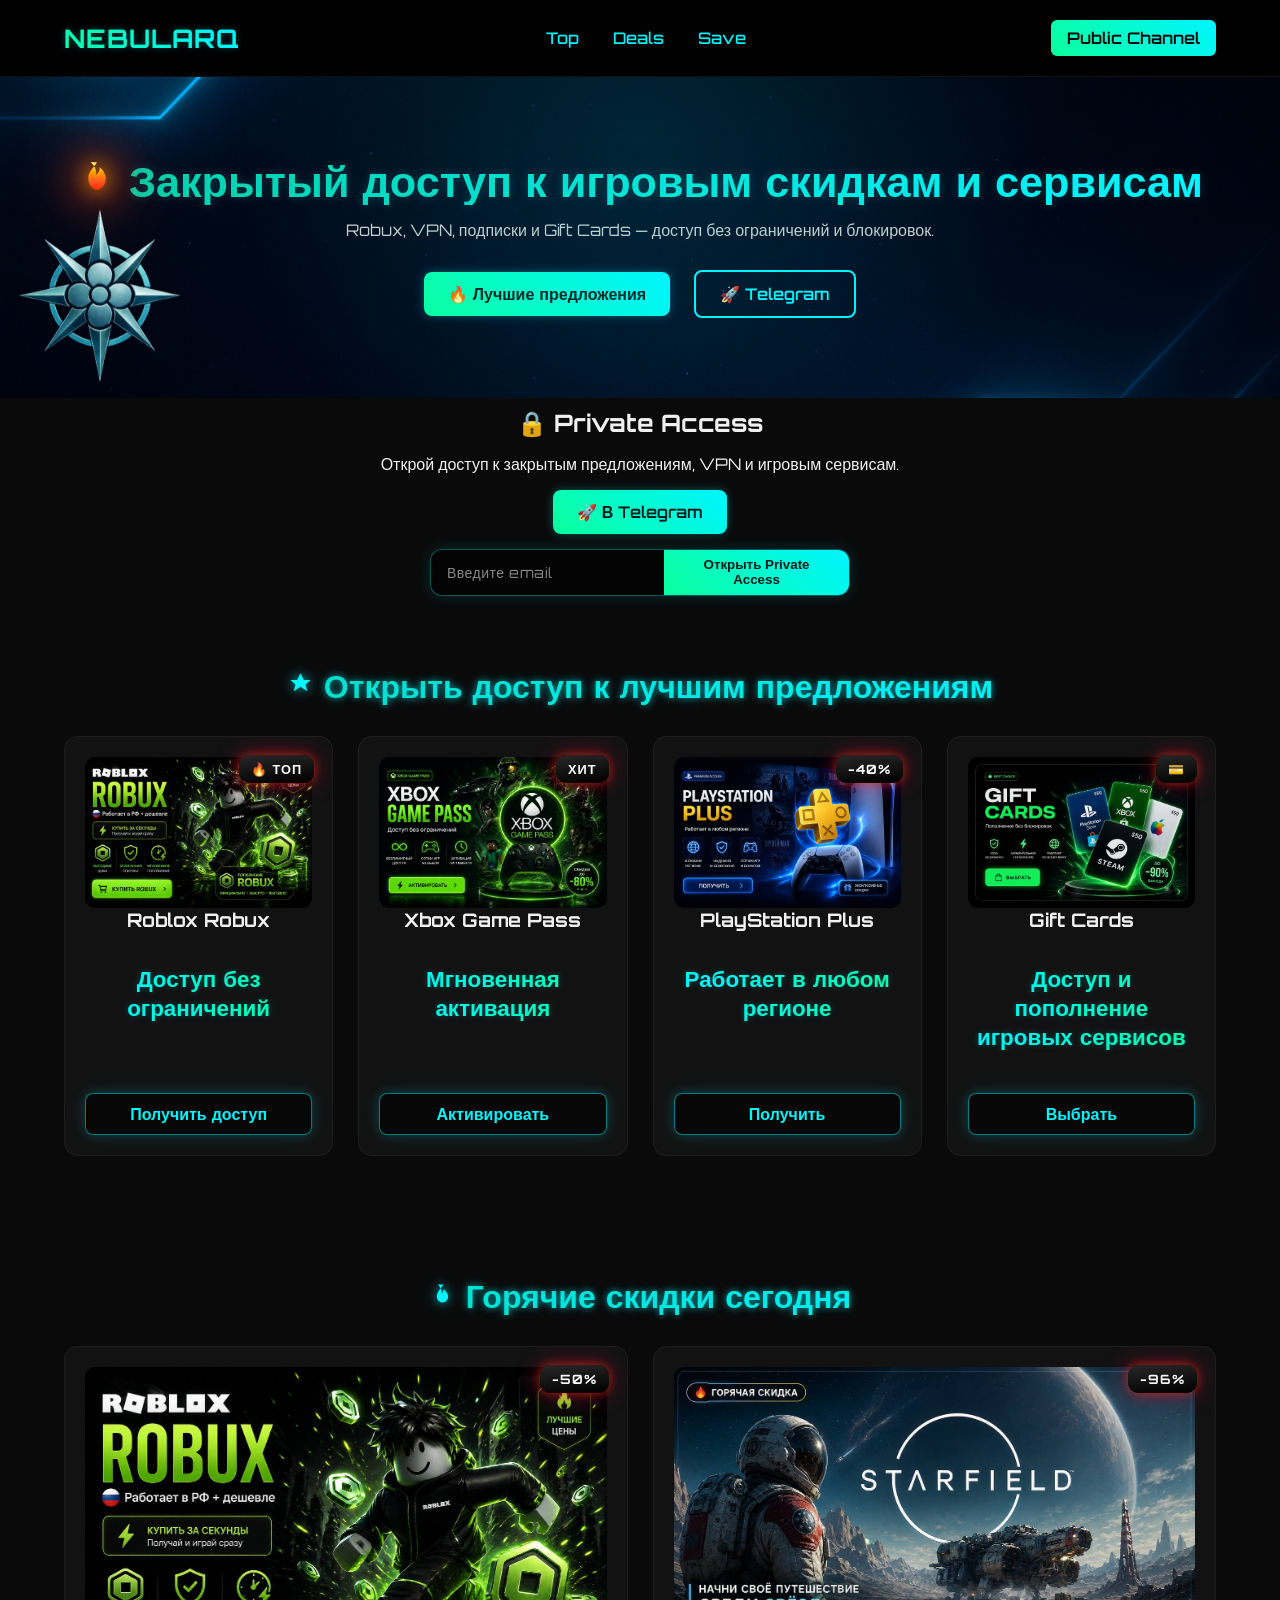
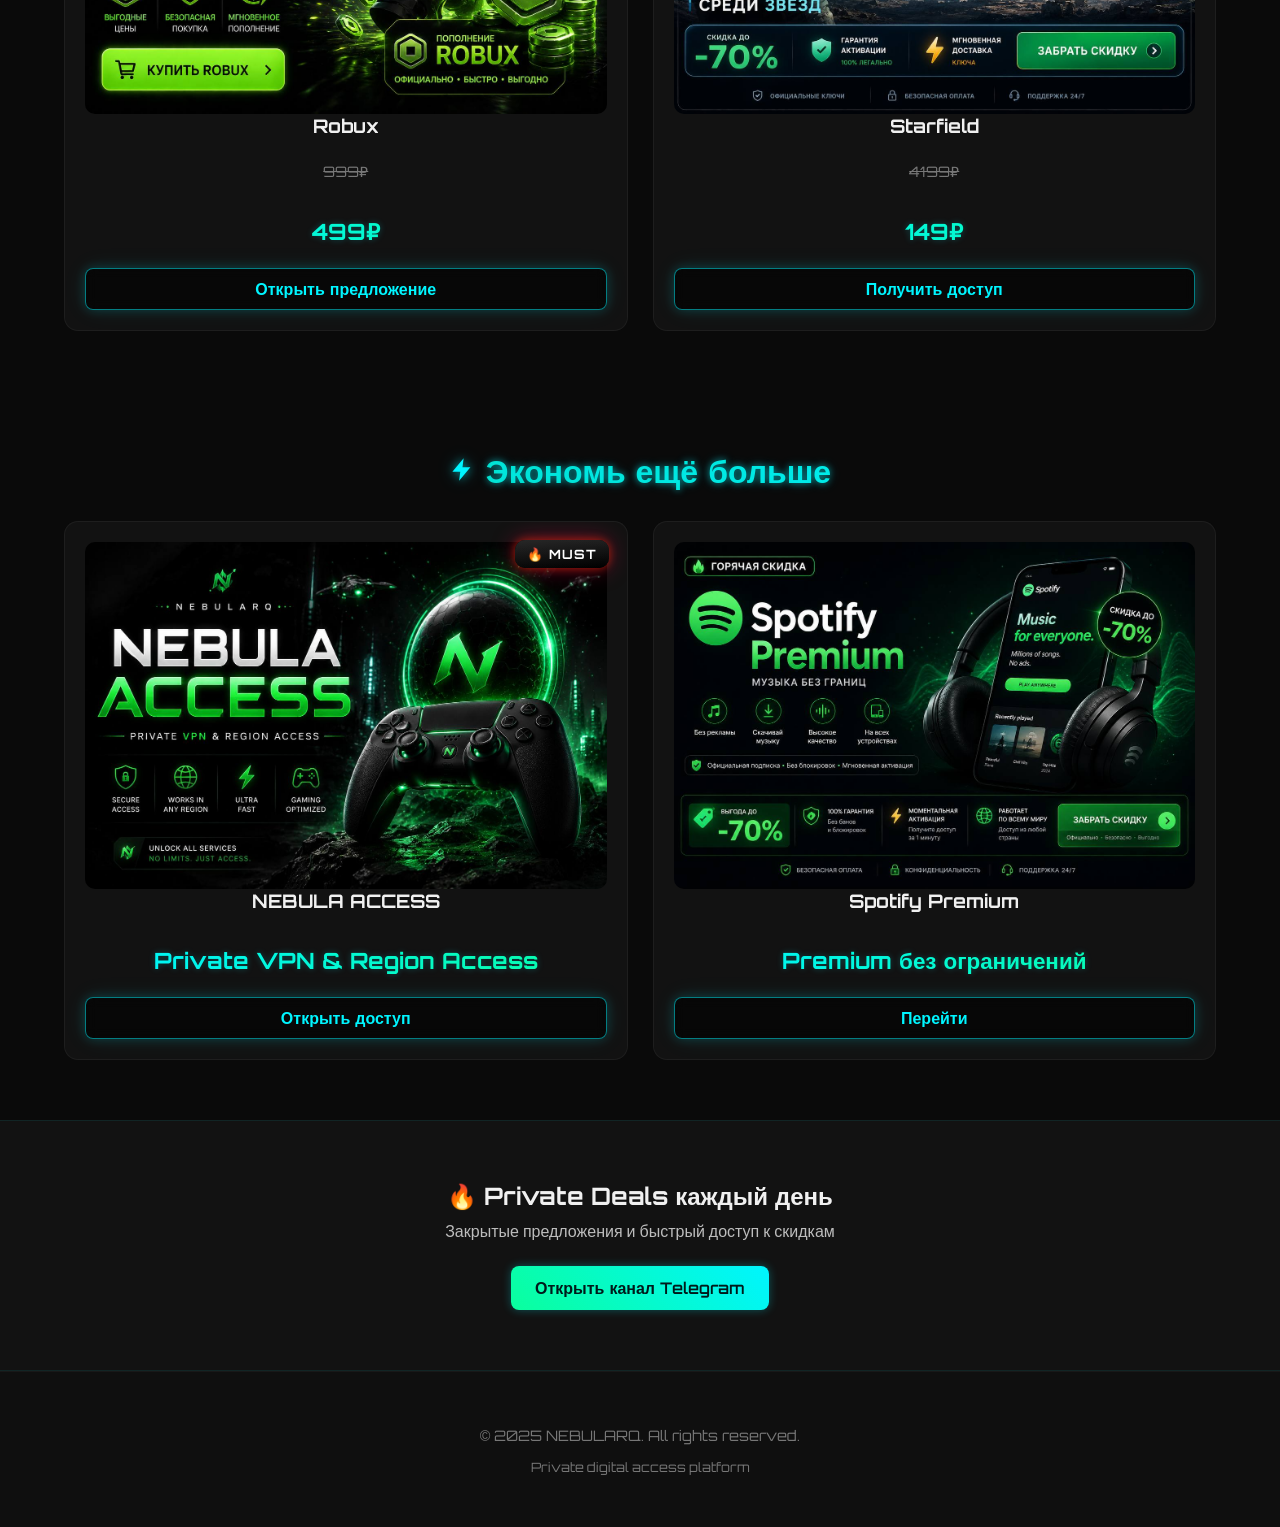
==== commit 37939b6b: "update hero4655374" ====
--- a/index.html
+++ b/index.html
@@ -213,7 +213,7 @@
 
                 </svg>
 
-            Открыть доступ к лучшим предложениям
+        Открыть доступ к лучшим предложениям
 
         </h2>
 
--- a/style.css
+++ b/style.css
@@ -8,11 +8,12 @@
 a {
   text-decoration: none;
   color: #00f5ff;
-  transition: 0.3s;
+  transition: all 0.25s ease;
 }
 
 a:hover {
   color: #0aff9d;
+  text-shadow: 0 0 8px #00f5ff;
 }
 
 h1,
@@ -91,6 +92,7 @@
 
     margin-top: 12px;
     margin-bottom: 18px;
+    padding-left: 20px;
 
     z-index: 2;
   }
@@ -294,15 +296,6 @@
   -webkit-text-fill-color: transparent;
 }
 
-
-/* ссылки */
-a {
-  transition: all 0.25s ease;
-}
-
-a:hover {
-  text-shadow: 0 0 8px #00f5ff;
-}
 
 /* бейджи */
 .badge {
@@ -705,7 +698,7 @@
   height: 200%;
 
   background: radial-gradient(circle,
-      rgba(0, 245, 255, 0.15),
+      rgba(0, 245, 255, 0.05),
       transparent 60%);
 
   opacity: 0;
@@ -721,38 +714,55 @@
   z-index: 2;
 }
 
+.deal-card img {
+  position: relative;
+  z-index: 1;
+}
+
+.deal-card h3,
+.deal-card p,
+.deal-card .new-price,
+.deal-card .old-price {
+  position: relative;
+  z-index: 5;
+}
+
 .deal-card:active {
   transform: scale(0.97);
 }
 
-.deal-card:hover {
-  transform: translateY(-8px) scale(1.02);
-
-  box-shadow:
-    0 10px 30px rgba(0, 0, 0, 0.6),
-    0 0 20px rgba(0, 245, 255, 0.2),
-    0 0 40px rgba(10, 255, 157, 0.1);
-}
 
 .deal-card::before {
   content: '';
   position: absolute;
-  inset: 0;
-  border-radius: 14px;
-
-  background: linear-gradient(45deg, #00f5ff, #0aff9d, #00f5ff);
+
+  top: -2px;
+  left: -2px;
+  right: -2px;
+  bottom: -2px;
+
+  border-radius: 16px;
+
+  background: linear-gradient(
+    135deg,
+    #00f5ff,
+    #0aff9d,
+    #00f5ff
+  );
 
   opacity: 0;
-  transition: opacity 0.3s ease;
+
+  filter: blur(18px);
+
+  transition:
+    opacity 0.35s ease,
+    filter 0.35s ease;
 
   z-index: 0;
-}
-
-.deal-card:hover::before {
-  opacity: 0.70;
-  /* 🔥 ключ! не 1, а 0.15 */
-  filter: blur(8px);
-}
+
+  pointer-events: none;
+}
+
 
 .deal-card img {
   width: 100%;
@@ -825,6 +835,26 @@
 
   overflow: hidden;
 }
+
+.deal-card:hover {
+  transform: translateY(-10px) scale(1.02);
+
+  box-shadow:
+    0 12px 30px rgba(0,0,0,0.75),
+    0 0 12px rgba(0,245,255,0.18),
+    0 0 25px rgba(0,245,255,0.10),
+    0 0 45px rgba(10,255,157,0.06);
+}
+
+.deal-card:hover::before {
+  opacity: 0.55;
+  filter: blur(18px);
+}
+
+.deal-card:hover::after {
+  opacity: 0.08;
+}
+
 
 @keyframes badgeFlow {
   0% {
@@ -931,7 +961,6 @@
   padding: 10px 20px;
 
   background: rgba(0, 0, 0, 0.6);
-  /* 🔥 вот тот самый баланс */
   color: #00f5ff;
 
   border: 1px solid rgba(0, 245, 255, 0.5);
@@ -940,6 +969,11 @@
   font-weight: 600;
 
   backdrop-filter: blur(6px);
+
+  /* ✨ очень лёгкое постоянное свечение */
+  box-shadow:
+    0 0 12px rgba(0, 245, 255, 0.18),
+    0 0 24px rgba(0, 245, 255, 0.08);
 
   transition: all 0.3s ease;
 }
@@ -1353,21 +1387,7 @@
 }
 
 
-/* ===============================
-💎 3. КАРТОЧКИ — ДОРОЖЕ ВИЗУАЛ
-=============================== */
-.deal-card {
-  backdrop-filter: blur(14px);
-}
-
-.deal-card:hover {
-  transform: translateY(-10px) scale(1.025);
-
-  box-shadow:
-    0 15px 35px rgba(0,0,0,0.7),
-    0 0 25px rgba(0,245,255,0.25),
-    0 0 60px rgba(10,255,157,0.12);
-}
+
 
 
 /* ===============================
@@ -1653,7 +1673,7 @@
 @media (max-width: 768px) {
 
   .email-wrapper {
-    width: 82%;
+    width: 92%;
 
     margin-left: 1%;
     margin-right: 0;
@@ -1671,5 +1691,4 @@
 *::before,
 *::after {
   box-sizing: border-box;
-}
-
+}
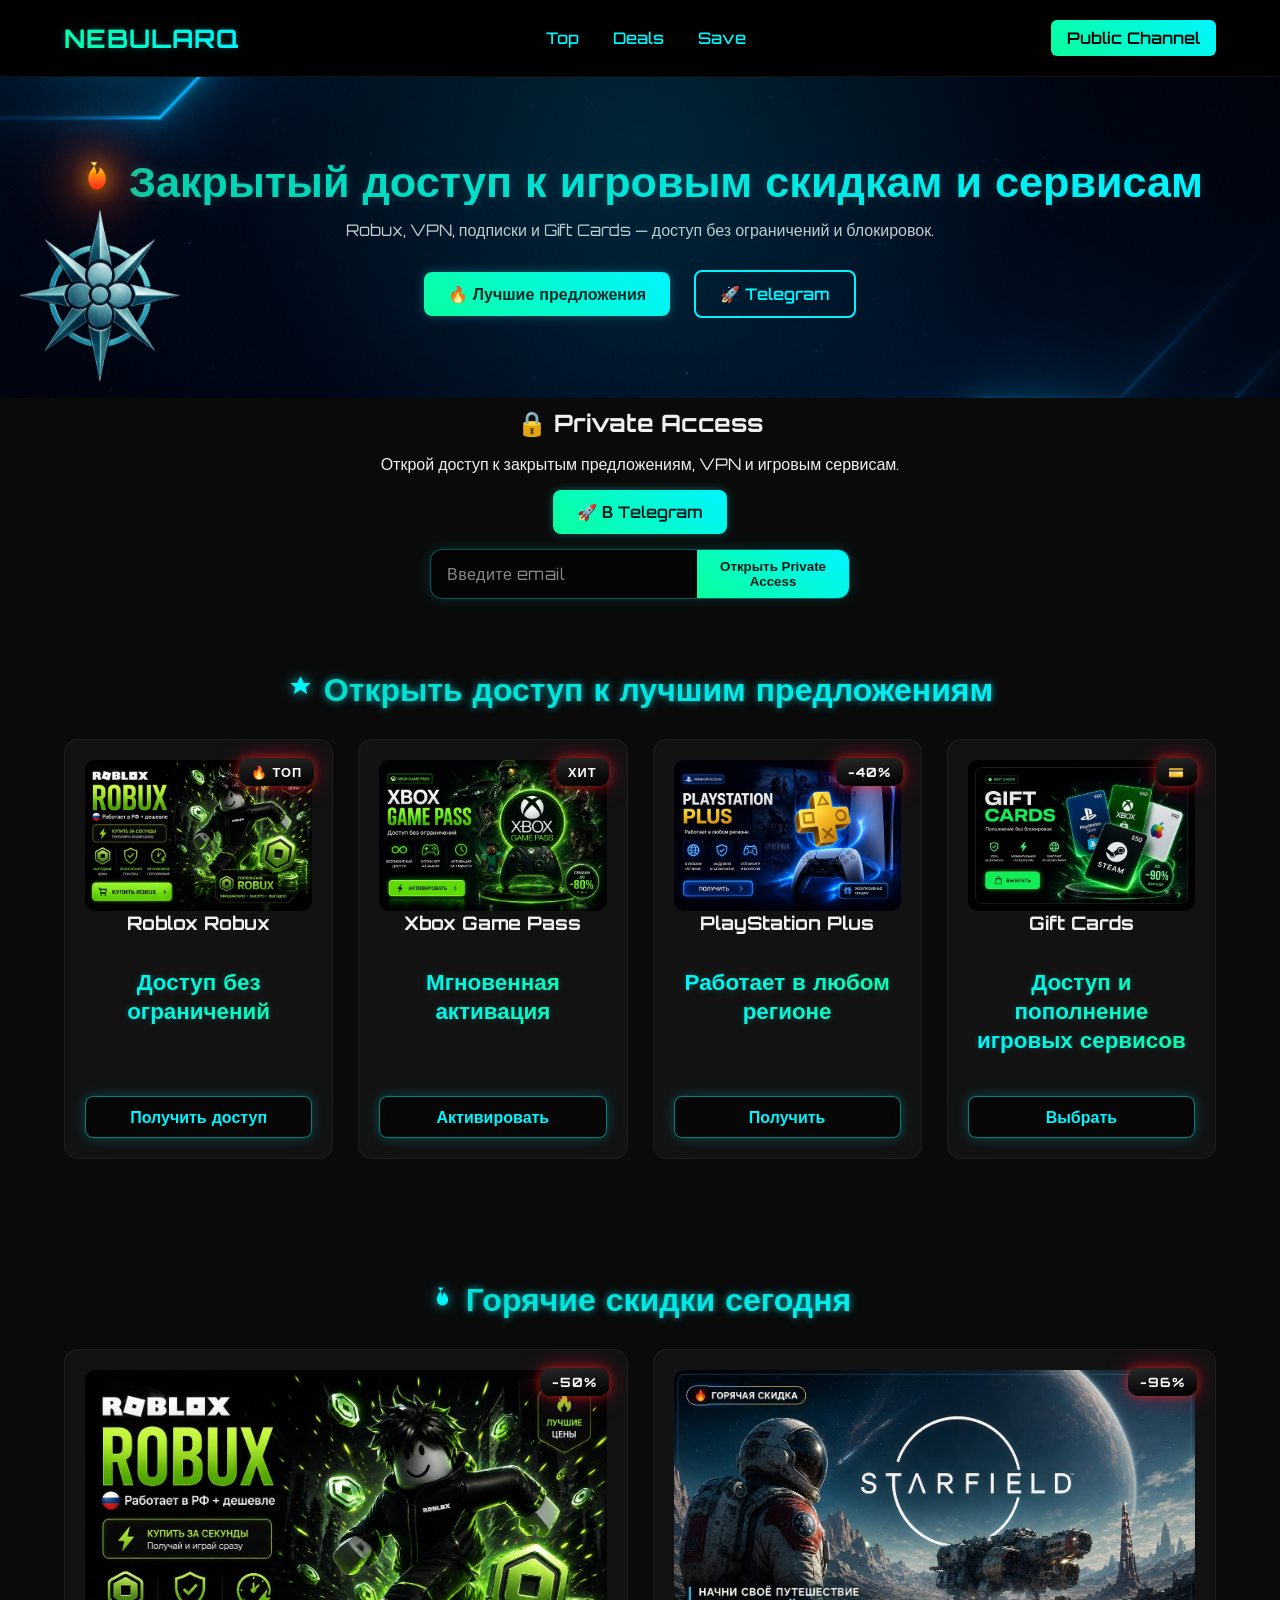
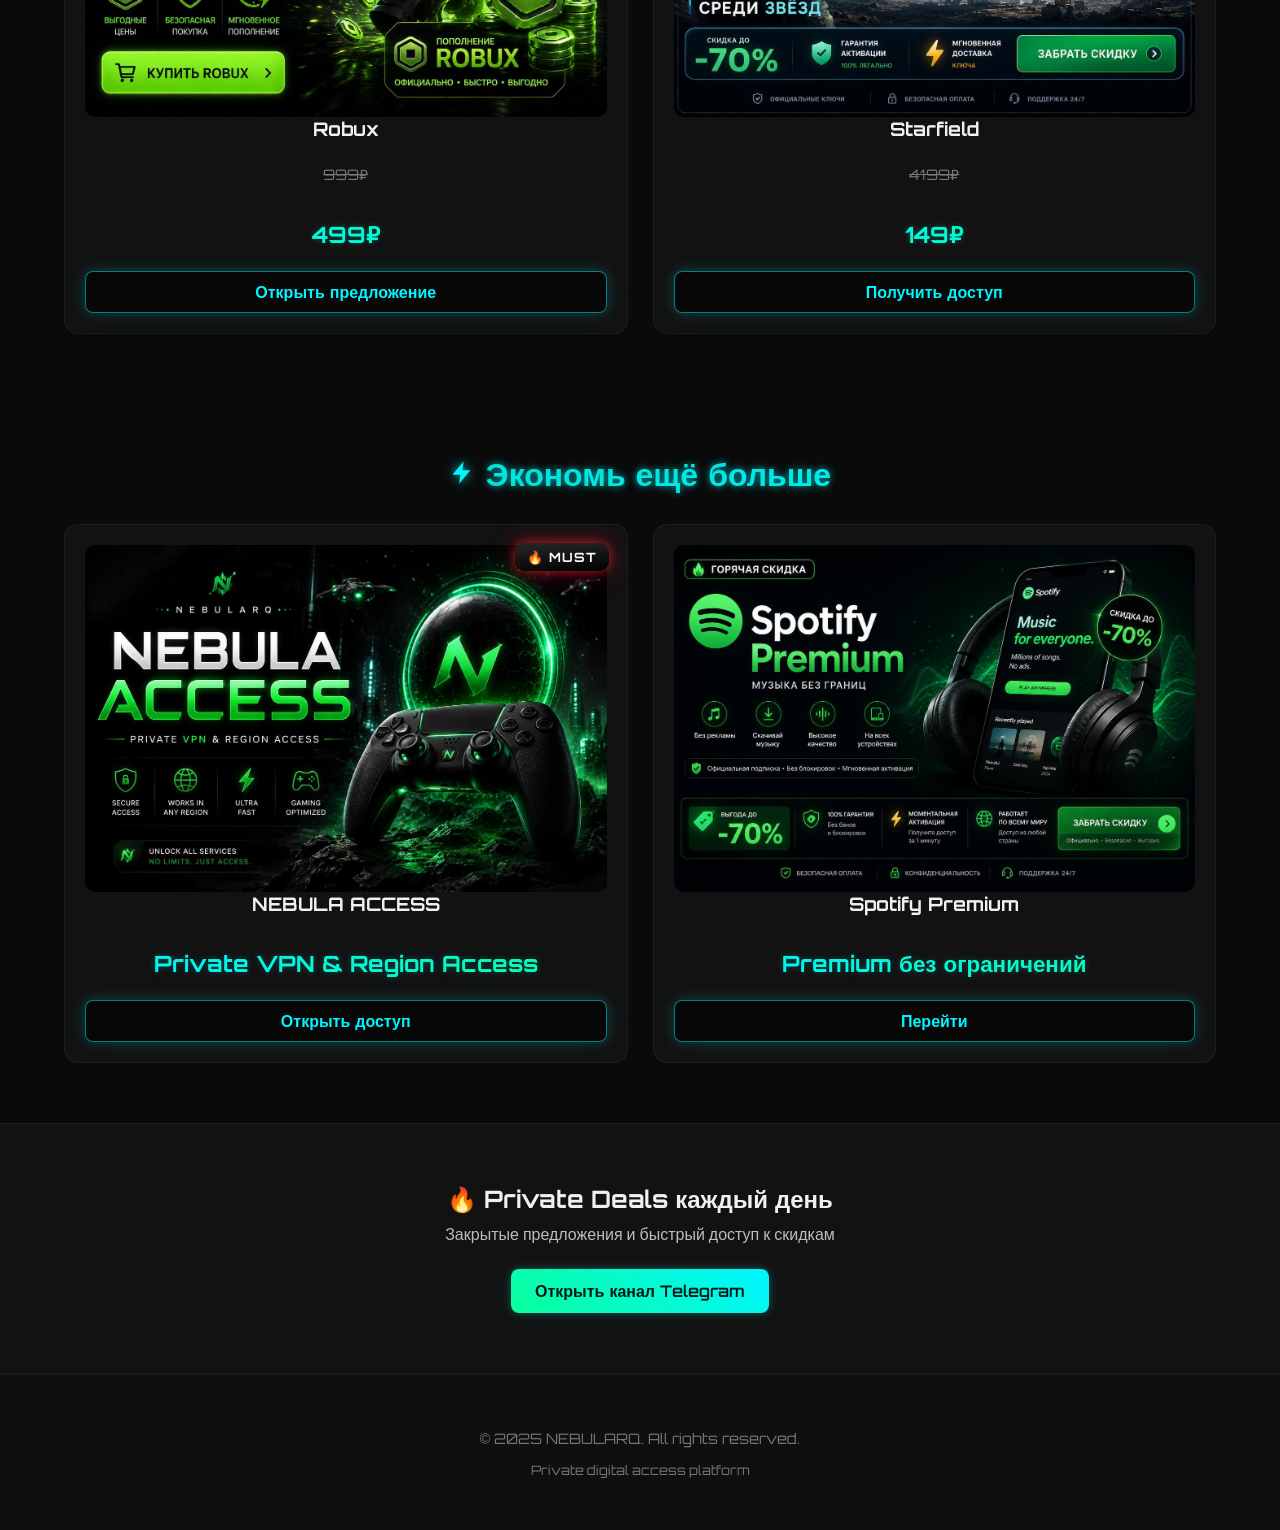
==== commit 0cd8f6bb: "update he4171741717" ====
--- a/index.html
+++ b/index.html
@@ -6,19 +6,15 @@
     <meta charset="UTF-8">
 
     <!-- ✅ ВАЖНО ДЛЯ iPHONE -->
-    <meta name="viewport"
-        content="width=device-width, initial-scale=1.0, viewport-fit=cover">
+    <meta name="viewport" content="width=device-width, initial-scale=1.0, viewport-fit=cover">
 
     <title>Nebularq — Игровые скидки до 90%</title>
 
-    <meta name="description"
-        content="Private gaming deals, Robux, VPN, subscriptions and premium access.">
+    <meta name="description" content="Private gaming deals, Robux, VPN, subscriptions and premium access.">
 
     <link rel="stylesheet" href="style.css?v=7">
 
-    <link
-        href="https://fonts.googleapis.com/css2?family=Orbitron:wght@500;700&display=swap"
-        rel="stylesheet">
+    <link href="https://fonts.googleapis.com/css2?family=Orbitron:wght@500;700&display=swap" rel="stylesheet">
 
     <link rel="icon" href="assets/favicon.png">
 
@@ -43,10 +39,7 @@
 
         </nav>
 
-        <a href="https://t.me/nebularq"
-            class="telegram-btn"
-            target="_blank"
-            rel="noopener noreferrer">
+        <a href="https://t.me/nebularq" class="telegram-btn" target="_blank" rel="noopener noreferrer">
 
             Public Channel
 
@@ -62,9 +55,7 @@
 
         <div class="hero-decoration">
 
-            <img
-                src="assets/Futuristic_cyan_star_emblem-removebg-preview.png"
-                alt="Nebularq decoration">
+            <img src="assets/Futuristic_cyan_star_emblem-removebg-preview.png" alt="Nebularq decoration">
 
         </div>
 
@@ -72,18 +63,11 @@
 
             <span class="fire">
 
-                <svg viewBox="0 0 64 64"
-                    width="40"
-                    height="40"
-                    aria-hidden="true">
+                <svg viewBox="0 0 64 64" width="40" height="40" aria-hidden="true">
 
                     <defs>
 
-                        <linearGradient id="fireGradient"
-                            x1="0%"
-                            y1="0%"
-                            x2="0%"
-                            y2="100%">
+                        <linearGradient id="fireGradient" x1="0%" y1="0%" x2="0%" y2="100%">
 
                             <stop offset="0%" stop-color="#fff176" />
                             <stop offset="40%" stop-color="#ff9800" />
@@ -124,17 +108,13 @@
 
         <div class="hero-buttons">
 
-            <a href="#featured"
-                class="btn-primary">
+            <a href="#featured" class="btn-primary">
 
                 🔥 Лучшие предложения
 
             </a>
 
-            <a href="https://t.me/nebularq"
-                class="btn-secondary"
-                target="_blank"
-                rel="noopener noreferrer">
+            <a href="https://t.me/nebularq" class="btn-secondary" target="_blank" rel="noopener noreferrer">
 
                 🚀 Telegram
 
@@ -159,26 +139,17 @@
 
         <div class="lead-buttons">
 
-            <a href="https://t.me/nebularq"
-                class="btn-primary track"
-                target="_blank"
-                rel="noopener noreferrer">
+            <a href="https://t.me/nebularq" class="btn-primary track" target="_blank" rel="noopener noreferrer">
 
                 🚀 В Telegram
 
             </a>
 
-            <form id="emailForm"
-                class="email-form">
+            <form id="emailForm" class="email-form">
 
                 <div class="email-wrapper">
 
-                    <input
-                        type="email"
-                        id="emailInput"
-                        placeholder="Введите email"
-                        autocomplete="email"
-                        required>
+                    <input type="email" id="emailInput" placeholder="Введите email" autocomplete="email" required>
 
                     <button type="submit">
                         Открыть Private Access
@@ -196,24 +167,19 @@
     <!-- =========================
          FEATURED
     ========================== -->
-    <section id="featured"
-        class="deals">
+    <section id="featured" class="deals">
 
         <h2 class="section-title">
 
             <span class="title-icon">
 
-                <svg viewBox="0 0 24 24"
-                    width="22"
-                    height="22"
-                    aria-hidden="true">
-
-                    <path
-                        d="M12 2L15 8H21L16.5 12L18 18L12 14L6 18L7.5 12L3 8H9L12 2Z" />
+                <svg viewBox="0 0 24 24" width="22" height="22" aria-hidden="true">
+
+                    <path d="M12 2L15 8H21L16.5 12L18 18L12 14L6 18L7.5 12L3 8H9L12 2Z" />
 
                 </svg>
-
-        Открыть доступ к лучшим предложениям
+            </span>
+            Открыть доступ к лучшим предложениям
 
         </h2>
 
@@ -222,8 +188,7 @@
             <!-- ROBUX -->
             <article class="deal-card reveal">
 
-                <img src="assets/roblox.jpg"
-                    alt="Roblox Robux">
+                <img src="assets/roblox.jpg" alt="Roblox Robux">
 
                 <span class="badge">
                     🔥 ТОП
@@ -235,8 +200,7 @@
                     Доступ без ограничений
                 </p>
 
-                <a href="/r.html?offer=roblox"
-                    class="buy-btn track">
+                <a href="/r.html?offer=roblox" class="buy-btn track">
 
                     Получить доступ
 
@@ -248,8 +212,7 @@
             <!-- XBOX -->
             <article class="deal-card reveal">
 
-                <img src="assets/xbox.jpg"
-                    alt="Xbox Game Pass">
+                <img src="assets/xbox.jpg" alt="Xbox Game Pass">
 
                 <span class="badge">
                     ХИТ
@@ -261,8 +224,7 @@
                     Мгновенная активация
                 </p>
 
-                <a href="/r.html?offer=xbox"
-                    class="buy-btn track">
+                <a href="/r.html?offer=xbox" class="buy-btn track">
 
                     Активировать
 
@@ -274,8 +236,7 @@
             <!-- PLAYSTATION -->
             <article class="deal-card reveal">
 
-                <img src="assets/ps.jpg"
-                    alt="PlayStation Plus">
+                <img src="assets/ps.jpg" alt="PlayStation Plus">
 
                 <span class="badge">
                     -40%
@@ -287,8 +248,7 @@
                     Работает в любом регионе
                 </p>
 
-                <a href="/r.html?offer=ps"
-                    class="buy-btn track">
+                <a href="/r.html?offer=ps" class="buy-btn track">
 
                     Получить
 
@@ -300,8 +260,7 @@
             <!-- GIFTCARDS -->
             <article class="deal-card reveal">
 
-                <img src="assets/giftcard.jpg"
-                    alt="Gift Cards">
+                <img src="assets/giftcard.jpg" alt="Gift Cards">
 
                 <span class="badge">
                     💳
@@ -313,8 +272,7 @@
                     Доступ и пополнение игровых сервисов
                 </p>
 
-                <a href="/r.html?offer=giftcards"
-                    class="buy-btn track">
+                <a href="/r.html?offer=giftcards" class="buy-btn track">
 
                     Выбрать
 
@@ -330,20 +288,15 @@
     <!-- =========================
          HOT DEALS
     ========================== -->
-    <section id="top-deals"
-        class="deals">
+    <section id="top-deals" class="deals">
 
         <h2 class="section-title">
 
             <span class="title-icon">
 
-                <svg viewBox="0 0 24 24"
-                    width="22"
-                    height="22"
-                    aria-hidden="true">
-
-                    <path
-                        d="M13 3C11 6 7 9 7 14a5 5 0 0 0 10 0c0-3-2-5-4-7 0 2-1 3-2 4 1-3-1-5-3-8z" />
+                <svg viewBox="0 0 24 24" width="22" height="22" aria-hidden="true">
+
+                    <path d="M13 3C11 6 7 9 7 14a5 5 0 0 0 10 0c0-3-2-5-4-7 0 2-1 3-2 4 1-3-1-5-3-8z" />
 
                 </svg>
 
@@ -357,8 +310,7 @@
 
             <article class="deal-card reveal">
 
-                <img src="assets/roblox.jpg"
-                    alt="Robux">
+                <img src="assets/roblox.jpg" alt="Robux">
 
                 <span class="badge">
                     -50%
@@ -373,8 +325,7 @@
                     499₽
                 </p>
 
-                <a href="/r.html?offer=roblox"
-                    class="buy-btn track">
+                <a href="/r.html?offer=roblox" class="buy-btn track">
 
                     Открыть предложение
 
@@ -385,8 +336,7 @@
 
             <article class="deal-card reveal">
 
-                <img src="assets/starfield.jpg"
-                    alt="Starfield">
+                <img src="assets/starfield.jpg" alt="Starfield">
 
                 <span class="badge">
                     -96%
@@ -402,8 +352,7 @@
                     149₽
                 </p>
 
-                <a href="/r.html?offer=giftcards"
-                    class="buy-btn track">
+                <a href="/r.html?offer=giftcards" class="buy-btn track">
 
                     Получить доступ
 
@@ -419,20 +368,15 @@
     <!-- =========================
          SAVE MORE
     ========================== -->
-    <section id="save"
-        class="deals">
+    <section id="save" class="deals">
 
         <h2 class="section-title">
 
             <span class="title-icon">
 
-                <svg viewBox="0 0 24 24"
-                    width="22"
-                    height="22"
-                    aria-hidden="true">
-
-                    <path
-                        d="M13 2L3 14h7l-1 8 10-12h-7l1-8z" />
+                <svg viewBox="0 0 24 24" width="22" height="22" aria-hidden="true">
+
+                    <path d="M13 2L3 14h7l-1 8 10-12h-7l1-8z" />
 
                 </svg>
 
@@ -447,9 +391,7 @@
             <!-- VPN -->
             <article class="deal-card reveal">
 
-                <img
-                    src="assets/vpn nebula access.jpg"
-                    alt="Nebula Access VPN">
+                <img src="assets/vpn nebula access.jpg" alt="Nebula Access VPN">
 
                 <span class="badge">
                     🔥 MUST
@@ -461,8 +403,7 @@
                     Private VPN & Region Access
                 </p>
 
-                <a href="/r.html?offer=vpn"
-                    class="buy-btn track">
+                <a href="/r.html?offer=vpn" class="buy-btn track">
 
                     Открыть доступ
 
@@ -474,8 +415,7 @@
             <!-- SPOTIFY -->
             <article class="deal-card reveal">
 
-                <img src="assets/spotify.jpg"
-                    alt="Spotify Premium">
+                <img src="assets/spotify.jpg" alt="Spotify Premium">
 
                 <h3>Spotify Premium</h3>
 
@@ -483,8 +423,7 @@
                     Premium без ограничений
                 </p>
 
-                <a href="/r.html?offer=spotify"
-                    class="buy-btn track">
+                <a href="/r.html?offer=spotify" class="buy-btn track">
 
                     Перейти
 
@@ -510,10 +449,7 @@
             Закрытые предложения и быстрый доступ к скидкам
         </p>
 
-        <a href="https://t.me/nebularq"
-            class="btn-primary"
-            target="_blank"
-            rel="noopener noreferrer">
+        <a href="https://t.me/nebularq" class="btn-primary" target="_blank" rel="noopener noreferrer">
 
             Открыть канал Telegram
 
@@ -527,8 +463,7 @@
     ========================== -->
     <aside class="flash-deal hidden">
 
-        <button class="close-btn"
-            aria-label="Закрыть">
+        <button class="close-btn" aria-label="Закрыть">
 
             ×
 
@@ -541,8 +476,7 @@
             для обхода ограничений
         </p>
 
-        <a href="/r.html?offer=vpn"
-            class="btn-primary track">
+        <a href="/r.html?offer=vpn" class="btn-primary track">
 
             Получить доступ
 
--- a/style.css
+++ b/style.css
@@ -1557,7 +1557,7 @@
   background: transparent;
   color: #fff;
   font-family: 'Orbitron', sans-serif;
-  font-size: 14px;
+  font-size: 16px;
 }
 
 .email-wrapper input::placeholder {
@@ -1681,6 +1681,22 @@
 
 }
 
+@media (max-width: 768px) {
+
+  .section-title {
+    flex-direction: column;
+    gap: 10px;
+
+    text-align: center;
+  }
+
+  .title-icon svg {
+    width: 32px;
+    height: 32px;
+  }
+
+}
+
 html,
 body {
   overflow-x: hidden;
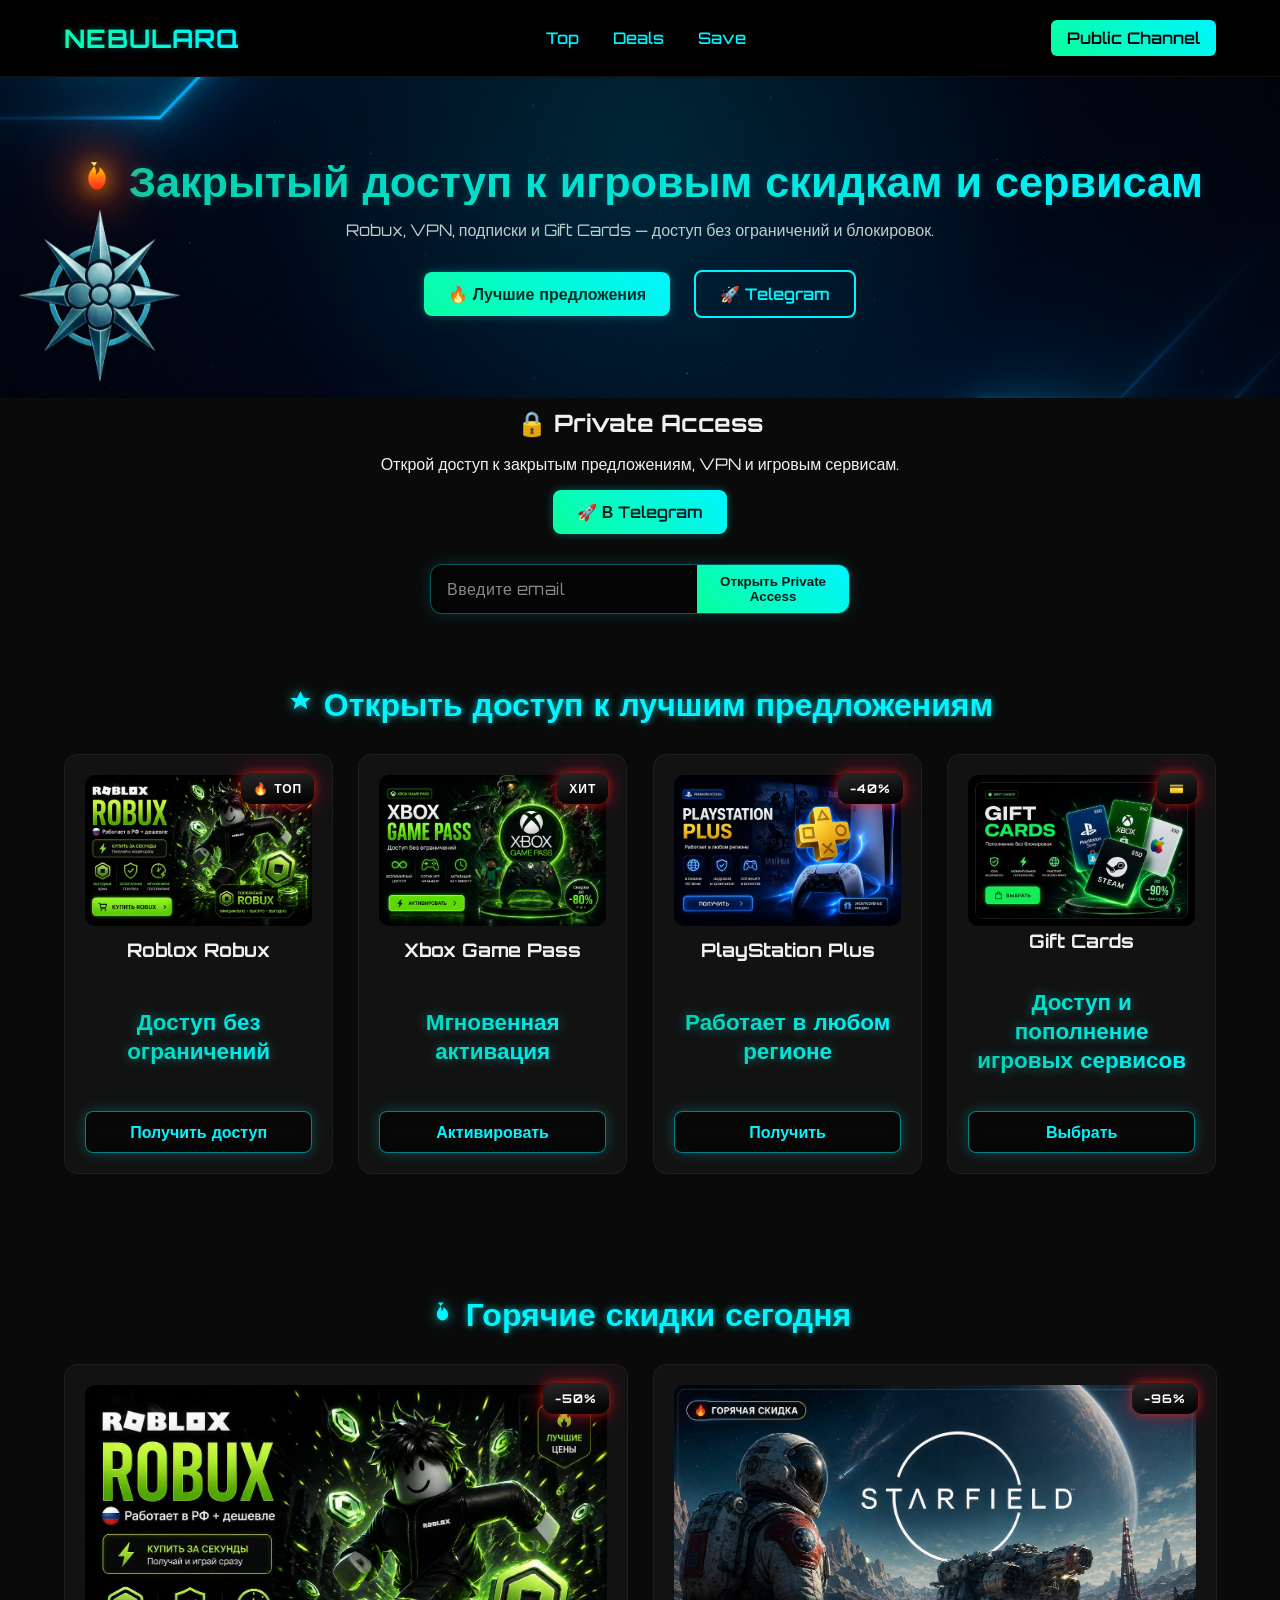
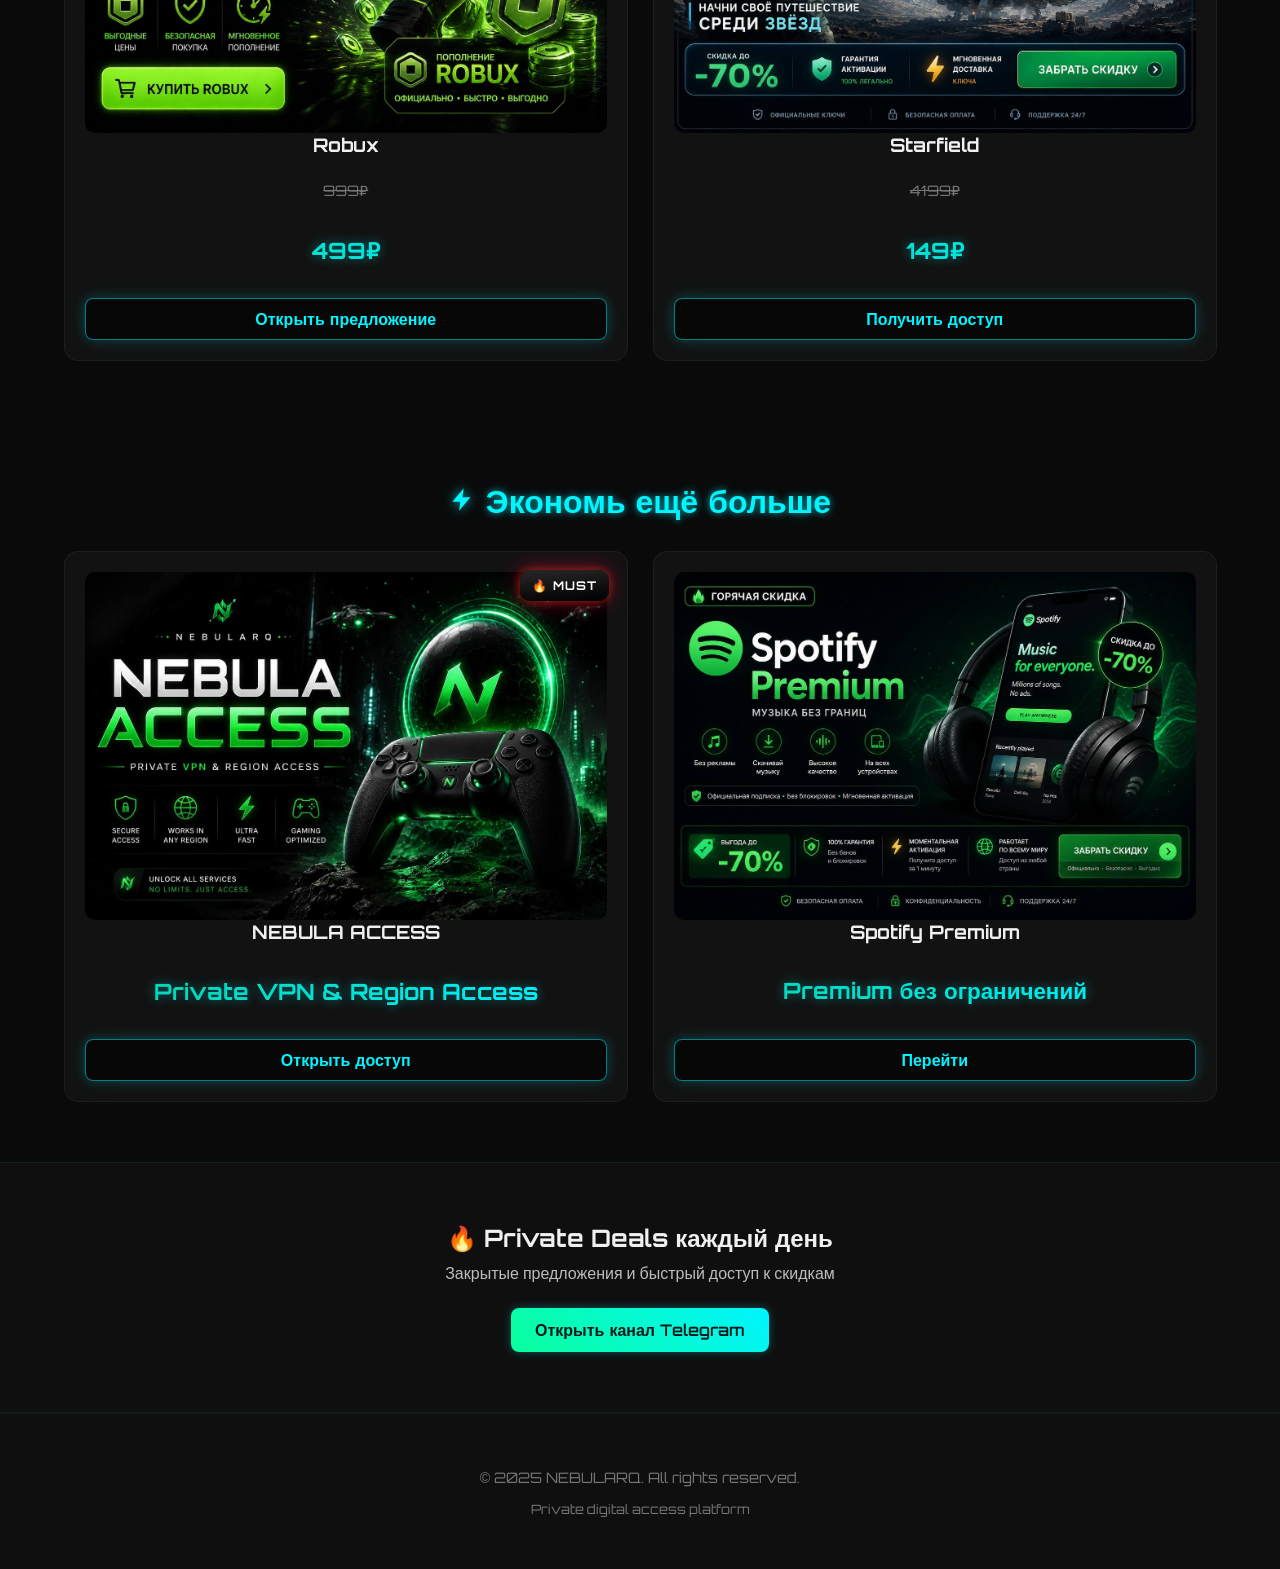
==== commit aa0a8d77: "update her78967838" ====
--- a/index.html
+++ b/index.html
@@ -187,6 +187,7 @@
 
             <!-- ROBUX -->
             <article class="deal-card reveal">
+                <span class="gradient-border"></span>
 
                 <img src="assets/roblox.jpg" alt="Roblox Robux">
 
@@ -211,6 +212,7 @@
 
             <!-- XBOX -->
             <article class="deal-card reveal">
+                <span class="gradient-border"></span>
 
                 <img src="assets/xbox.jpg" alt="Xbox Game Pass">
 
@@ -235,6 +237,7 @@
 
             <!-- PLAYSTATION -->
             <article class="deal-card reveal">
+                <span class="gradient-border"></span>
 
                 <img src="assets/ps.jpg" alt="PlayStation Plus">
 
@@ -259,6 +262,7 @@
 
             <!-- GIFTCARDS -->
             <article class="deal-card reveal">
+                <span class="gradient-border"></span>
 
                 <img src="assets/giftcard.jpg" alt="Gift Cards">
 
@@ -309,6 +313,7 @@
         <div class="grid-cards">
 
             <article class="deal-card reveal">
+                <span class="gradient-border"></span>
 
                 <img src="assets/roblox.jpg" alt="Robux">
 
@@ -335,6 +340,7 @@
 
 
             <article class="deal-card reveal">
+                <span class="gradient-border"></span>
 
                 <img src="assets/starfield.jpg" alt="Starfield">
 
@@ -390,6 +396,7 @@
 
             <!-- VPN -->
             <article class="deal-card reveal">
+                <span class="gradient-border"></span>
 
                 <img src="assets/vpn nebula access.jpg" alt="Nebula Access VPN">
 
@@ -414,6 +421,7 @@
 
             <!-- SPOTIFY -->
             <article class="deal-card reveal">
+                <span class="gradient-border"></span>
 
                 <img src="assets/spotify.jpg" alt="Spotify Premium">
 
--- a/style.css
+++ b/style.css
@@ -1,19 +1,96 @@
+/* ============================================================
+   🧹 REFACTORED style.css — NEBULARQ
+   Версия: 7 (чистка и оптимизация)
+   Сохраняет визуал 1:1, улучшает поддержку и читаемость.
+   ============================================================ */
+
+/* ============================================================
+   1.  ПЕРЕМЕННЫЕ :root
+   ============================================================ */
+:root {
+  /* Цвета */
+  --color-primary: #00f5ff;
+  --color-secondary: #0aff9d;
+  --color-bg: #0a0a0a;
+  --color-bg-light: #0f0f0f;
+  --color-card: #121212;
+  --color-text: #f0f0f0;
+  --color-text-muted: #777;
+  --color-text-light: #ccc;
+  --color-white: #fff;
+  --color-black: #000;
+
+  /* Градиенты */
+  --gradient-cyan: linear-gradient(90deg, #06cea3, #00f5ff);
+  --gradient-green-cyan: linear-gradient(45deg, #0aff9d, #00f5ff);
+  --gradient-fire: linear-gradient(120deg, #0a0a0a, #000000, #1a1a1a);
+
+  /* Шрифты */
+  --font-main: 'Orbitron', sans-serif;
+
+  /* Отступы и размеры */
+  --spacing-xs: 4px;
+  --spacing-sm: 8px;
+  --spacing-md: 12px;
+  --spacing-lg: 20px;
+  --spacing-xl: 30px;
+  --spacing-xxl: 40px;
+  --spacing-xxxl: 60px;
+  --padding-section: 60px 5%;
+  --padding-hero: 80px 5%;
+  --padding-card: 20px;
+
+  /* Радиусы */
+  --radius-sm: 6px;
+  --radius-md: 8px;
+  --radius-lg: 12px;
+  --radius-xl: 14px;
+  --radius-xxl: 16px;
+
+  /* Тени и свечения */
+  --shadow-btn: 0 0 10px rgba(0, 245, 255, 0.3);
+  --shadow-card: 0 12px 30px rgba(0, 0, 0, 0.75);
+  --shadow-glow: 0 0 15px rgba(0, 245, 255, 0.3);
+  --shadow-glow-strong: 0 0 25px rgba(0, 245, 255, 0.8);
+  --shadow-badge: 0 0 10px rgba(255, 45, 0, 0.6), 0 0 25px rgba(255, 0, 85, 0.4);
+
+  /* Transition */
+  --transition: 0.25s ease;
+  --transition-slow: 0.4s ease;
+
+  /* Брейкпоинты */
+  --breakpoint-tablet: 768px;
+  --breakpoint-mobile: 480px;
+}
+
+/* ============================================================
+   2.  БАЗОВЫЕ СТИЛИ И СБРОС
+   ============================================================ */
+html,
 body {
+  overflow-x: hidden;
+  width: 100%;
   margin: 0;
-  font-family: 'Orbitron', sans-serif;
-  background: #0a0a0a;
-  color: #f0f0f0;
+  font-family: var(--font-main);
+  background: var(--color-bg);
+  color: var(--color-text);
+}
+
+*,
+*::before,
+*::after {
+  box-sizing: border-box;
 }
 
 a {
   text-decoration: none;
-  color: #00f5ff;
-  transition: all 0.25s ease;
+  color: var(--color-primary);
+  transition: all var(--transition);
 }
 
 a:hover {
-  color: #0aff9d;
-  text-shadow: 0 0 8px #00f5ff;
+  color: var(--color-secondary);
+  text-shadow: 0 0 8px var(--color-primary);
 }
 
 h1,
@@ -22,7 +99,9 @@
   margin: 0 0 10px;
 }
 
-/* ---------- Navbar ---------- */
+/* ============================================================
+   3.  НАВБАР
+   ============================================================ */
 .navbar {
   display: flex;
   justify-content: space-between;
@@ -32,164 +111,59 @@
   border-bottom: 1px solid #111;
 }
 
-.navbar .logo {
+.logo {
   position: relative;
-
   font-weight: 700;
   font-size: 1.6rem;
   letter-spacing: 1px;
-
-  background: linear-gradient(90deg,
-      #0aff9d,
-      #00f5ff,
-      #0aff9d);
-
+  background: linear-gradient(90deg, var(--color-secondary), var(--color-primary), var(--color-secondary));
   background-size: 200% auto;
-
   -webkit-background-clip: text;
   background-clip: text;
   -webkit-text-fill-color: transparent;
-
   animation: logoFlow 4s linear infinite;
-
-  text-shadow:
-    0 0 6px rgba(0, 245, 255, 0.3);
-
+  text-shadow: 0 0 6px rgba(0, 245, 255, 0.3);
   z-index: 2;
 }
-
-
-
 
 @keyframes logoFlow {
   0% {
     background-position: 0% center;
   }
+
   100% {
     background-position: 200% center;
   }
 }
 
-
-
-/* Только для мобильных */
-@media (max-width: 768px) {
-
-  .navbar {
-    position: relative;
-    overflow: hidden;
-
-    display: flex;
-    flex-direction: column;
-    align-items: center;
-  }
-
-  .navbar nav {
-    display: flex;
-    flex-direction: row;
-    justify-content: center;
-    gap: 30px;
-
-    margin-top: 12px;
-    margin-bottom: 18px;
-    padding-left: 20px;
-
-    z-index: 2;
-  }
-
-  .navbar nav a {
-    margin: 0;
-  }
-
-  .telegram-btn {
-    z-index: 2;
-  }
-
-  .navbar::before {
-    content: '';
-    position: absolute;
-    left: -150px;
-    top: 0;
-    width: 100%;
-    height: 100%;
-
-    background: url('assets/Futuristic_cyan_star_emblem-removebg-preview.png?v=2') center/contain no-repeat;
-    background-size: auto 99%;
-
-    z-index: 3;
-    opacity: 1;
-
-    filter:
-      drop-shadow(0 0 10px rgba(0,245,255,0.1))
-      drop-shadow(0 0 15px rgba(0,245,255,0.2))
-      drop-shadow(0 0 35px rgba(10,255,157,0.1));
-
-    animation: starFloat 6s ease-in-out infinite;
-
-    will-change: transform, filter;
-    pointer-events: none;
-  }
-
-  .navbar .logo,
-  .navbar nav,
-  .navbar .telegram-btn {
-    position: relative;
-    z-index: 2;
-  }
-
-} /* ← ОДНА единственная закрывающая скобка */
-
-.telegram-btn:hover {
-  color: #000;
-  /* 💥 текст всегда черный */
-
-  text-shadow:
-    0 0 6px rgba(0, 245, 255, 0.6),
-    0 0 12px rgba(0, 245, 255, 0.4);
-
-  box-shadow:
-    0 0 15px rgba(0, 245, 255, 0.6),
-    0 0 30px rgba(0, 245, 255, 0.4);
-
-  transform: translateY(-2px) scale(1.03);
-}
-
-
-
-@keyframes starFloat {
-  0% {
-    transform: translateY(0px) rotate(0deg);
-  }
-
-  50% {
-    transform: translateY(-5px) rotate(1deg);
-  }
-
-  100% {
-    transform: translateY(0px) rotate(0deg);
-  }
-}
-
-.navbar nav a {
+.nav-links a {
   margin: 0 15px;
   font-weight: 500;
 }
 
 .telegram-btn {
-  padding: 8px 16px;
-  background: linear-gradient(45deg, #0aff9d, #00f5ff);
-  border-radius: 6px;
-  color: #000;
+  padding: var(--spacing-sm) 16px;
+  background: var(--gradient-green-cyan);
+  border-radius: var(--radius-sm);
+  color: var(--color-black);
   font-weight: 600;
-  text-shadow:
-    0 0 4px rgba(0, 245, 255, 0.2);
-
-}
-
-/* ---------- Hero ---------- */
+  text-shadow: 0 0 4px rgba(0, 245, 255, 0.2);
+  transition: all var(--transition);
+}
+
+.telegram-btn:hover {
+  color: var(--color-black);
+  text-shadow: 0 0 6px rgba(0, 245, 255, 0.6), 0 0 12px rgba(0, 245, 255, 0.4);
+  box-shadow: 0 0 15px rgba(0, 245, 255, 0.6), 0 0 30px rgba(0, 245, 255, 0.4);
+  transform: translateY(-2px) scale(1.03);
+}
+
+/* ============================================================
+   4.  HERO
+   ============================================================ */
 .hero {
   text-align: center;
-  padding: 80px 5%;
+  padding: var(--padding-hero);
   background: url('assets/bg-hero.png') center/cover no-repeat;
   position: relative;
 }
@@ -198,24 +172,8 @@
   content: '';
   position: absolute;
   inset: 0;
-
-  background: radial-gradient(circle at 50% 20%,
-      rgba(0, 245, 255, 0.12),
-      transparent 60%);
-
+  background: radial-gradient(circle at 50% 20%, rgba(0, 245, 255, 0.12), transparent 60%);
   pointer-events: none;
-}
-
-/* УБРАТЬ ОТСЮДА ГРАДИЕНТ */
-.hero h1 {
-  color: #06cea3;
-  /* просто фолбэк */
-}
-
-.hero-sub {
-  margin-top: 15px;
-  color: #ccc;
-  animation: fadeInUp 1.4s ease forwards;
 }
 
 .hero-title {
@@ -226,26 +184,19 @@
   justify-content: center;
   align-items: center;
   flex-wrap: wrap;
-
   animation: fadeInUp 1s ease forwards;
+  text-shadow: 0 0 10px rgba(0, 245, 255, 0.2);
 }
 
 .title-text {
-  background: linear-gradient(90deg,
-      #06cea3,
-      #00f5ff,
-      #06cea3);
-
+  background: linear-gradient(90deg, #06cea3, #00f5ff, #06cea3);
   background-size: 200% auto;
-
-
+  -webkit-background-clip: text;
+  background-clip: text;
   -webkit-text-fill-color: transparent;
-  background: linear-gradient(90deg, #06cea3 0%, #00f5ff 100%);
-
   animation: gradientMove 4s linear infinite;
 }
 
-/* 🌈 движение градиента */
 @keyframes gradientMove {
   0% {
     background-position: 0% center;
@@ -256,78 +207,51 @@
   }
 }
 
+.hero-sub {
+  margin-top: 15px;
+  color: var(--color-text-light);
+  animation: fadeInUp 1.4s ease forwards;
+  max-width: 700px;
+  margin-left: auto;
+  margin-right: auto;
+}
+
+.hero-buttons {
+  margin-top: var(--spacing-xl);
+}
+
+/* ------ Огонь (fire) ------ */
 .fire {
   position: relative;
   display: inline-flex;
-  margin-right: 12px;
+  margin-right: var(--spacing-md);
 }
 
 .fire svg {
   fill: url(#fireGradient);
-
-  filter:
-    drop-shadow(0 0 10px #ff9800) drop-shadow(0 0 20px #ff5722) drop-shadow(0 0 30px #ff2d00);
-
-  animation: fireUltra 0.7s infinite ease-in-out;
+  filter: drop-shadow(0 0 10px #ff9800) drop-shadow(0 0 20px #ff5722) drop-shadow(0 0 30px #ff2d00);
+  animation: fireUltra 0.6s infinite ease-in-out;
+  transform-origin: center;
 }
 
 @keyframes fireUltra {
   0% {
-    transform: scale(1) rotate(-1deg);
+    transform: scale(1) rotate(-2deg);
+    filter: drop-shadow(0 0 6px #ff9800) drop-shadow(0 0 12px #ff5722) drop-shadow(0 0 18px #ff2d00);
   }
 
   50% {
-    transform: scale(1.15) rotate(1deg);
+    transform: scale(1.25) rotate(2deg);
+    filter: drop-shadow(0 0 15px #ff9800) drop-shadow(0 0 25px #ff5722) drop-shadow(0 0 40px #ff2d00);
   }
 
   100% {
-    transform: scale(1) rotate(0deg);
-  }
-}
-
-.title-text {
-  background: linear-gradient(90deg, #06cea3 0%, #00f5ff 100%);
-
-  background-clip: text;
-  /* ✅ добавь это */
-  -webkit-background-clip: text;
-  /* ✅ оставь это */
-
-  -webkit-text-fill-color: transparent;
-}
-
-
-/* бейджи */
-.badge {
-  animation: pulseBadge 2s infinite;
-}
-
-@keyframes pulseBadge {
-  0% {
-    transform: scale(1);
-  }
-
-  50% {
-    transform: scale(1.08);
-  }
-
-  100% {
-    transform: scale(1);
-  }
-}
-
-@keyframes fadeInUp {
-  from {
-    opacity: 0;
-    transform: translateY(20px);
-  }
-
-  to {
-    opacity: 1;
-    transform: translateY(0);
-  }
-}
-
+    transform: scale(1.05) rotate(0deg);
+    filter: drop-shadow(0 0 8px #ff9800) drop-shadow(0 0 16px #ff5722) drop-shadow(0 0 22px #ff2d00);
+  }
+}
+
+/* Искры */
 .sparks {
   position: absolute;
   top: -5px;
@@ -342,10 +266,10 @@
   background: #ffcc00;
   border-radius: 50%;
   opacity: 0;
-  animation: sparkFly 1.5s infinite;
-}
-
-/* разные искры */
+  animation: sparkFly 1.2s infinite;
+  filter: drop-shadow(0 0 4px #ffcc00);
+}
+
 .sparks span:nth-child(1) {
   left: 0;
   animation-delay: 0s;
@@ -361,24 +285,24 @@
   animation-delay: 0.6s;
 }
 
-/* ✨ анимация искр */
 @keyframes sparkFly {
   0% {
     transform: translateY(0) scale(1);
     opacity: 1;
   }
 
-  50% {
-    transform: translateY(-10px) scale(1.2);
-    opacity: 0.8;
+  40% {
+    transform: translateY(-12px) scale(1.3);
+    opacity: 1;
   }
 
   100% {
-    transform: translateY(-20px) scale(0.5);
+    transform: translateY(-30px) scale(0.3);
     opacity: 0;
   }
 }
 
+/* Декоративная звезда (только десктоп) */
 .hero-decoration {
   position: absolute;
   left: 0;
@@ -390,164 +314,92 @@
   mix-blend-mode: screen;
 }
 
-
-
 .hero-decoration img {
   width: 100%;
   height: auto;
   display: block;
-
-  animation: starGlow 4s ease-in-out infinite;
+  animation: starGlow 4s cubic-bezier(0.4, 0, 0.2, 1) infinite;
 }
 
 @keyframes starGlow {
-
-  /* 🔵 минимум */
   0% {
-    filter:
-      drop-shadow(0 0 2px rgba(0, 245, 255, 0.05))
-      drop-shadow(0 0 4px rgba(0, 245, 255, 0.05))
-      brightness(0.85);
-  }
-
-  /* 👈 мягкий разогрев */
+    filter: drop-shadow(0 0 2px rgba(0, 245, 255, 0.05)) drop-shadow(0 0 4px rgba(0, 245, 255, 0.05)) brightness(0.85);
+  }
+
   6% {
-    filter:
-      drop-shadow(0 0 3px rgba(200, 240, 255, 0.12))
-      drop-shadow(0 0 6px rgba(200, 240, 255, 0.1))
-      brightness(0.92);
-  }
-
-  /* 👈 ещё ближе к вспышке (сглаживание ключ!) */
+    filter: drop-shadow(0 0 3px rgba(200, 240, 255, 0.12)) drop-shadow(0 0 6px rgba(200, 240, 255, 0.1)) brightness(0.92);
+  }
+
   10% {
-    filter:
-      drop-shadow(0 0 5px rgba(220, 250, 255, 0.25))
-      drop-shadow(0 0 10px rgba(220, 250, 255, 0.18))
-      brightness(1.02);
-  }
-
-  /* ✨ внутренняя вспышка (уже НЕ резкая) */
+    filter: drop-shadow(0 0 5px rgba(220, 250, 255, 0.25)) drop-shadow(0 0 10px rgba(220, 250, 255, 0.18)) brightness(1.02);
+  }
+
   14% {
-    filter:
-      drop-shadow(0 0 8px rgba(255, 255, 255, 0.45))
-      drop-shadow(0 0 14px rgba(220, 255, 255, 0.3))
-      brightness(1.12);
-  }
-
-  /* 👈 плавный выход из вспышки */
+    filter: drop-shadow(0 0 8px rgba(255, 255, 255, 0.45)) drop-shadow(0 0 14px rgba(220, 255, 255, 0.3)) brightness(1.12);
+  }
+
   22% {
-    filter:
-      drop-shadow(0 0 12px rgba(200, 255, 255, 0.35))
-      drop-shadow(0 0 22px rgba(200, 255, 255, 0.25))
-      brightness(1.08);
-  }
-
-  /* 🔥 основной разгон */
+    filter: drop-shadow(0 0 12px rgba(200, 255, 255, 0.35)) drop-shadow(0 0 22px rgba(200, 255, 255, 0.25)) brightness(1.08);
+  }
+
   50% {
-    filter:
-      drop-shadow(0 0 25px rgba(0, 245, 255, 0.7))
-      drop-shadow(0 0 50px rgba(10, 255, 157, 0.5))
-      brightness(1.1);
-  }
-
-  /* 👈 подготовка к пику */
+    filter: drop-shadow(0 0 25px rgba(0, 245, 255, 0.7)) drop-shadow(0 0 50px rgba(10, 255, 157, 0.5)) brightness(1.1);
+  }
+
   65% {
-    filter:
-      drop-shadow(0 0 28px rgba(0, 255, 200, 0.75))
-      drop-shadow(0 0 55px rgba(10, 255, 157, 0.55))
-      brightness(1.15);
-  }
-
-  /* 🌟 пик */
+    filter: drop-shadow(0 0 28px rgba(0, 255, 200, 0.75)) drop-shadow(0 0 55px rgba(10, 255, 157, 0.55)) brightness(1.15);
+  }
+
   75% {
-    filter:
-      drop-shadow(0 0 30px rgba(10, 255, 157, 0.9))
-      drop-shadow(0 0 60px rgba(10, 255, 157, 0.6))
-      brightness(1.2);
-  }
-
-  /* 👈 мягкое затухание */
+    filter: drop-shadow(0 0 30px rgba(10, 255, 157, 0.9)) drop-shadow(0 0 60px rgba(10, 255, 157, 0.6)) brightness(1.2);
+  }
+
   88% {
-    filter:
-      drop-shadow(0 0 10px rgba(0, 245, 255, 0.2))
-      drop-shadow(0 0 18px rgba(0, 245, 255, 0.15))
-      brightness(0.95);
-  }
-
-  /* 🔵 обратно в минимум */
+    filter: drop-shadow(0 0 10px rgba(0, 245, 255, 0.2)) drop-shadow(0 0 18px rgba(0, 245, 255, 0.15)) brightness(0.95);
+  }
+
   100% {
-    filter:
-      drop-shadow(0 0 2px rgba(0, 245, 255, 0.05))
-      drop-shadow(0 0 4px rgba(0, 245, 255, 0.05))
-      brightness(0.85);
-
-      animation: starGlow 4s cubic-bezier(0.4, 0, 0.2, 1) infinite;
-  }
-}
-
-/* Скрываем картинку на мобильных устройствах */
-@media (max-width: 768px) {
-  .hero-decoration {
-    display: none;
-  }
-}
-
+    filter: drop-shadow(0 0 2px rgba(0, 245, 255, 0.05)) drop-shadow(0 0 4px rgba(0, 245, 255, 0.05)) brightness(0.85);
+  }
+}
+
+/* ============================================================
+   5.  КНОПКИ (общие и модификаторы)
+   ============================================================ */
 .btn-primary,
 .btn-secondary {
   display: inline-flex;
-
   align-items: center;
-  /* ✅ вертикально */
   justify-content: center;
-  /* ✅ по центру */
-
-  padding: 12px 24px;
+  padding: var(--spacing-md) 24px;
   margin: 0 10px;
-  border-radius: 8px;
+  border-radius: var(--radius-md);
   font-weight: 600;
 }
 
 .btn-primary {
   position: relative;
-  /* ✅ добавили */
   overflow: hidden;
-  /* ✅ добавили */
-
-  background: linear-gradient(45deg, #0aff9d, #00f5ff);
+  background: var(--gradient-green-cyan);
   color: #001a1a;
-  border-radius: 8px;
-
-  box-shadow: 0 0 10px rgba(0, 245, 255, 0.3);
-
-  animation: pulseGlow 2.5s infinite;
-  transition: all 0.3s ease;
-}
-
-@keyframes pulseGlow {
+  border-radius: var(--radius-md);
+  box-shadow: var(--shadow-btn);
+  transition: all var(--transition);
+  animation: subtlePulse 3s infinite;
+}
+
+@keyframes subtlePulse {
   0% {
-    box-shadow:
-      0 0 8px rgba(0, 245, 255, 0.2),
-      0 0 15px rgba(10, 255, 157, 0.1);
+    transform: scale(1);
   }
 
   50% {
-    box-shadow:
-      0 0 25px rgba(0, 245, 255, 0.8),
-      0 0 50px rgba(10, 255, 157, 0.5);
+    transform: scale(1.015);
   }
 
   100% {
-    box-shadow:
-      0 0 8px rgba(0, 245, 255, 0.2),
-      0 0 15px rgba(10, 255, 157, 0.1);
-  }
-}
-
-.btn-primary:active {
-  transform: scale(0.96);
-  box-shadow:
-    0 0 5px #00f5ff,
-    inset 0 0 10px rgba(0, 0, 0, 0.4);
+    transform: scale(1);
+  }
 }
 
 .btn-primary::before {
@@ -557,14 +409,8 @@
   left: -100%;
   width: 60%;
   height: 100%;
-
-  background: linear-gradient(120deg,
-      transparent,
-      rgba(255, 255, 255, 0.4),
-      transparent);
-
+  background: linear-gradient(120deg, transparent, rgba(255, 255, 255, 0.4), transparent);
   transform: skewX(-20deg);
-
   animation: shimmerMove 3s infinite;
 }
 
@@ -578,49 +424,164 @@
   }
 }
 
-
-/* 🔥 ХОВЕР */
 .btn-primary:hover {
   transform: translateY(-2px) scale(1.05);
   letter-spacing: 0.5px;
-
-  box-shadow:
-    0 0 15px #00f5ff,
-    0 0 30px rgba(0, 245, 255, 0.8),
-    0 0 50px rgba(10, 255, 157, 0.6);
-
+  box-shadow: 0 0 15px var(--color-primary), 0 0 30px rgba(0, 245, 255, 0.8), 0 0 50px rgba(10, 255, 157, 0.6);
   filter: brightness(1.15);
-
   color: #001a1a;
-
   text-shadow: 0 0 6px rgba(0, 0, 0, 0.6);
-
   animation: none;
-  /* 💥 важно — отключаем пульс при наведении */
-}
-
-.btn-primary:hover::after {
-  transform: translateX(4px);
+}
+
+.btn-primary:active {
+  transform: scale(0.96);
+  box-shadow: 0 0 5px var(--color-primary), inset 0 0 10px rgba(0, 0, 0, 0.4);
 }
 
 .btn-secondary {
-  border: 2px solid #00f5ff;
-  color: #00f5ff;
-}
-
-.trust-badges span {
-  margin: 0 10px;
-  font-size: 0.9rem;
-  color: #ccc;
-}
-
-/* ---------- Deals Grid ---------- */
+  border: 2px solid var(--color-primary);
+  color: var(--color-primary);
+}
+
+/* ----- Кнопки карточек (buy-btn) ----- */
+.buy-btn {
+  display: inline-block;
+  margin-top: var(--spacing-md);
+  padding: 10px var(--spacing-lg);
+  background: rgba(0, 0, 0, 0.6);
+  color: var(--color-primary);
+  border: 1px solid rgba(0, 245, 255, 0.5);
+  border-radius: var(--radius-md);
+  font-weight: 600;
+  backdrop-filter: blur(6px);
+  -webkit-backdrop-filter: blur(6px);
+  box-shadow: 0 0 12px rgba(0, 245, 255, 0.18), 0 0 24px rgba(0, 245, 255, 0.08);
+  transition: all var(--transition);
+  position: relative;
+  overflow: hidden;
+}
+
+.buy-btn::after {
+  content: "";
+  position: absolute;
+  inset: 0;
+  background: linear-gradient(120deg, transparent, rgba(255, 255, 255, 0.25), transparent);
+  opacity: 0;
+  transition: 0.4s;
+}
+
+.buy-btn:hover {
+  background: var(--gradient-green-cyan);
+  color: var(--color-black);
+  box-shadow: 0 0 10px var(--color-primary), 0 0 20px rgba(0, 245, 255, 0.6);
+}
+
+.buy-btn:hover::after {
+  opacity: 1;
+  animation: shineBtn 1.2s;
+}
+
+@keyframes shineBtn {
+  from {
+    transform: translateX(-100%);
+  }
+
+  to {
+    transform: translateX(200%);
+  }
+}
+
+.buy-btn:focus {
+  outline: none;
+  box-shadow: 0 0 0 2px rgba(0, 245, 255, 0.4), 0 0 15px rgba(0, 245, 255, 0.6);
+}
+
+/* ============================================================
+   6.  LEAD CAPTURE (форма email)
+   ============================================================ */
+.lead-capture {
+  text-align: center;
+  padding: 10px 5%;
+}
+
+.lead-buttons {
+  display: flex;
+  flex-direction: column;
+  align-items: center;
+  gap: 15px;
+}
+
+.email-form {
+  margin-top: 15px;
+  width: 100%;
+}
+
+.email-wrapper {
+  display: flex;
+  background: rgba(0, 0, 0, 0.55);
+  border: 1px solid rgba(0, 245, 255, 0.35);
+  border-radius: var(--radius-lg);
+  overflow: hidden;
+  backdrop-filter: blur(12px);
+  -webkit-backdrop-filter: blur(12px);
+  max-width: 420px;
+  margin: 0 auto;
+  box-shadow: 0 0 15px rgba(0, 245, 255, 0.15), inset 0 0 10px rgba(0, 0, 0, 0.4);
+  transition: border-color var(--transition), box-shadow var(--transition);
+}
+
+.email-wrapper:hover {
+  border-color: rgba(0, 245, 255, 0.6);
+}
+
+.email-wrapper:focus-within {
+  border-color: rgba(0, 245, 255, 0.8);
+  box-shadow: 0 0 20px rgba(0, 245, 255, 0.4), 0 0 40px rgba(10, 255, 157, 0.2);
+}
+
+.email-wrapper input {
+  flex: 1;
+  padding: 14px 16px;
+  border: none;
+  outline: none;
+  background: transparent;
+  color: var(--color-white);
+  font-family: var(--font-main);
+  font-size: 16px;
+}
+
+.email-wrapper input::placeholder {
+  color: #888;
+  letter-spacing: 0.5px;
+}
+
+.email-wrapper button {
+  padding: 0 22px;
+  background: var(--gradient-green-cyan);
+  border: none;
+  color: #001a1a;
+  font-weight: 700;
+  cursor: pointer;
+  transition: all var(--transition);
+}
+
+.email-wrapper button:hover {
+  filter: brightness(1.2);
+  box-shadow: 0 0 10px rgba(0, 245, 255, 0.6), 0 0 25px rgba(10, 255, 157, 0.4);
+}
+
+/* ============================================================
+   7.  СЕКЦИИ С ДЕАЛАМИ (Deals, Featured, Top Deals, Save)
+   ============================================================ */
 .deals {
-  padding: 60px 5%;
-}
-
-.deals h2:hover {
-  text-shadow: 0 0 10px rgba(0,245,255,0.4);
+  padding: var(--padding-section);
+}
+
+#featured,
+#save,
+#top-deals {
+  scroll-margin-top: 100px;
 }
 
 .section-title {
@@ -628,65 +589,67 @@
   align-items: center;
   justify-content: center;
   gap: 10px;
-
   font-size: 2rem;
-
-  color: #00f5ff; /* 💥 чистый цвет */
-
-  text-shadow:
-    0 0 6px rgba(0, 245, 255, 0.5),
-    0 0 12px rgba(0, 245, 255, 0.3);
+  color: var(--color-primary);
+  text-shadow: 0 0 6px rgba(0, 245, 255, 0.5), 0 0 12px rgba(0, 245, 255, 0.3);
+  margin-bottom: var(--spacing-xl);
 }
 
 .title-icon svg {
   width: 27px;
   height: 27px;
-  fill: #00f5ff;
-
-  /* 💎 лёгкий glow, БЕЗ анимации */
-  filter:
-    drop-shadow(0 0 4px rgba(0, 245, 255, 0.5))
-    drop-shadow(0 0 8px rgba(0, 245, 255, 0.3));
+  fill: var(--color-primary);
+  filter: drop-shadow(0 0 4px rgba(0, 245, 255, 0.5)) drop-shadow(0 0 8px rgba(0, 245, 255, 0.3));
+  transition: filter var(--transition);
 }
 
 .section-title:hover .title-icon svg {
-  filter:
-    drop-shadow(0 0 8px rgba(0, 245, 255, 0.9))
-    drop-shadow(0 0 16px rgba(0, 245, 255, 0.6));
-}
+  filter: drop-shadow(0 0 8px rgba(0, 245, 255, 0.9)) drop-shadow(0 0 16px rgba(0, 245, 255, 0.6));
+}
+
 .grid-cards {
   display: grid;
   grid-template-columns: repeat(auto-fit, minmax(260px, 1fr));
   gap: 25px;
-}
-
+  align-items: stretch;
+}
+
+/* Карточка */
 .deal-card {
-  background: rgba(18, 18, 18, 0.6);
-  /* прозрачность */
+  background: var(--color-card);
+  padding: var(--padding-card);
+  border-radius: var(--radius-xl);
+  text-align: center;
+  position: relative;
+  border: 1px solid rgba(255, 255, 255, 0.05);
   backdrop-filter: blur(12px);
-  /* 💎 стекло */
   -webkit-backdrop-filter: blur(12px);
   overflow: hidden;
-
-  border: 1px solid rgba(255, 255, 255, 0.05);
-  background: #121212;
-  padding: 20px;
-  border-radius: 14px;
-  text-align: center;
-  position: relative;
-  z-index: 1;
-
-  transform: translateY(0) scale(1);
-
-  box-shadow: 0 0 0 rgba(0, 0, 0, 0);
-
+  display: flex;
+  flex-direction: column;
+  justify-content: space-between;
+  min-height: 420px;
+  transition: transform var(--transition-slow), box-shadow var(--transition-slow), filter var(--transition-slow);
   transform-style: preserve-3d;
   perspective: 1000px;
-
-  transition:
-    transform 0.25s ease,
-    box-shadow 0.3s ease,
-    filter 0.3s ease;
+  box-shadow: 0 0 0 rgba(0, 0, 0, 0);
+  will-change: transform;
+}
+
+.deal-card::before {
+  content: '';
+  position: absolute;
+  top: -2px;
+  left: -2px;
+  right: -2px;
+  bottom: -2px;
+  border-radius: var(--radius-xxl);
+  background: linear-gradient(135deg, var(--color-primary), var(--color-secondary), var(--color-primary));
+  opacity: 0;
+  filter: blur(18px);
+  transition: opacity var(--transition-slow), filter var(--transition-slow);
+  z-index: 0;
+  pointer-events: none;
 }
 
 .deal-card::after {
@@ -696,17 +659,9 @@
   left: -50%;
   width: 200%;
   height: 200%;
-
-  background: radial-gradient(circle,
-      rgba(0, 245, 255, 0.05),
-      transparent 60%);
-
+  background: radial-gradient(circle, rgba(0, 245, 255, 0.05), transparent 60%);
   opacity: 0;
-  transition: opacity 0.4s;
-}
-
-.deal-card:hover::after {
-  opacity: 1;
+  transition: opacity var(--transition-slow);
 }
 
 .deal-card>* {
@@ -715,60 +670,56 @@
 }
 
 .deal-card img {
-  position: relative;
-  z-index: 1;
-}
-
-.deal-card h3,
-.deal-card p,
-.deal-card .new-price,
-.deal-card .old-price {
-  position: relative;
-  z-index: 5;
-}
-
-.deal-card:active {
-  transform: scale(0.97);
-}
-
-
-.deal-card::before {
-  content: '';
-  position: absolute;
-
-  top: -2px;
-  left: -2px;
-  right: -2px;
-  bottom: -2px;
-
-  border-radius: 16px;
-
-  background: linear-gradient(
-    135deg,
-    #00f5ff,
-    #0aff9d,
-    #00f5ff
-  );
-
-  opacity: 0;
-
-  filter: blur(18px);
-
-  transition:
-    opacity 0.35s ease,
-    filter 0.35s ease;
-
-  z-index: 0;
-
-  pointer-events: none;
-}
-
-
-.deal-card img {
   width: 100%;
   border-radius: 10px;
-
-  transition: transform 0.4s ease, filter 0.4s ease;
+  transition: transform var(--transition-slow), filter var(--transition-slow);
+}
+
+.deal-card:hover {
+  transform: translateY(-10px) scale(1.02);
+  box-shadow:
+    0 12px 30px rgba(0, 0, 0, 0.75),
+    0 0 25px rgba(0, 245, 255, 0.5),
+    0 0 50px rgba(10, 255, 157, 0.3),
+    inset 0 0 30px rgba(0, 245, 255, 0.08);
+}
+
+/* Динамический градиентный край (управляется через JS) */
+.deal-card .gradient-border {
+  position: absolute;
+  inset: -2px;
+  border-radius: var(--radius-xxl);
+  padding: 2px;
+  background: conic-gradient(
+    from var(--gradient-angle, 0deg),
+    var(--color-primary),
+    var(--color-secondary),
+    var(--color-primary),
+    var(--color-secondary),
+    var(--color-primary)
+  );
+  -webkit-mask: 
+    linear-gradient(#fff 0 0) content-box, 
+    linear-gradient(#fff 0 0);
+  -webkit-mask-composite: xor;
+  mask-composite: exclude;
+  pointer-events: none;
+  opacity: 0;
+  transition: opacity 0.4s ease;
+  z-index: 1;
+}
+
+.deal-card:hover .gradient-border {
+  opacity: 1;
+}
+
+.deal-card:hover::before {
+  opacity: 0.55;
+  filter: blur(18px);
+}
+
+.deal-card:hover::after {
+  opacity: 0.08;
 }
 
 .deal-card:hover img {
@@ -776,164 +727,99 @@
   filter: brightness(1.1);
 }
 
+.deal-card:active {
+  transform: scale(0.97);
+}
+
 .deal-card .old-price {
   text-decoration: line-through;
-  color: #777;
+  color: var(--color-text-muted);
   font-size: 0.9rem;
 }
 
 .deal-card .new-price {
   font-size: 1.4rem;
   font-weight: 700;
-
-  background: linear-gradient(90deg, #00f5ff, #0aff9d);
+  background: var(--gradient-cyan);
+  -webkit-background-clip: text;
   background-clip: text;
-  -webkit-background-clip: text;
-
-  color: transparent;
   -webkit-text-fill-color: transparent;
-
-  text-shadow: 0 0 6px rgba(0, 245, 255, 0.25);
+  text-shadow: 0 0 12px rgba(0, 245, 255, 0.4);
+  transition: text-shadow var(--transition);
 }
 
 .deal-card:hover .new-price {
-  text-shadow:
-    0 0 10px #00f5ff,
-    0 0 20px rgba(0, 245, 255, 0.5);
-}
-
-.deal-card .badge {
+  text-shadow: 0 0 20px var(--color-primary), 0 0 40px rgba(0, 245, 255, 0.6);
+}
+
+/* Бейдж */
+.badge {
   position: absolute;
   top: 18px;
   right: 18px;
-
-  padding: 6px 12px;
+  padding: var(--spacing-sm) var(--spacing-md);
   border-radius: 10px;
-
   font-size: 0.75rem;
   font-weight: 700;
-  letter-spacing: 0.6px;
-
-  color: #fff;
-
-  background: linear-gradient(120deg,
-      #0a0a0a,
-      #000000,
-      #1a1a1a);
-
+  letter-spacing: 1px;
+  color: var(--color-white);
+  background: var(--gradient-fire);
   background-size: 200% auto;
-
-  box-shadow:
-    0 0 10px rgba(255, 45, 0, 0.6),
-    0 0 25px rgba(255, 0, 85, 0.4);
-
-  animation:
-    badgeFlow 3s linear infinite,
-    badgePulse 2s ease-in-out infinite;
-
-  transition: all 0.3s ease;
-
+  box-shadow: var(--shadow-badge);
+  animation: badgeFlow 3s linear infinite, badgePulse 2s ease-in-out infinite;
+  transition: all var(--transition);
   overflow: hidden;
-}
-
-.deal-card:hover {
-  transform: translateY(-10px) scale(1.02);
-
-  box-shadow:
-    0 12px 30px rgba(0,0,0,0.75),
-    0 0 12px rgba(0,245,255,0.18),
-    0 0 25px rgba(0,245,255,0.10),
-    0 0 45px rgba(10,255,157,0.06);
-}
-
-.deal-card:hover::before {
-  opacity: 0.55;
-  filter: blur(18px);
-}
-
-.deal-card:hover::after {
-  opacity: 0.08;
-}
-
-
-@keyframes badgeFlow {
-  0% {
-    background-position: 0% center;
-  }
-
-  100% {
-    background-position: 200% center;
-  }
-}
-
-@keyframes badgePulse {
-  0% {
-    box-shadow:
-      0 0 8px rgba(255, 45, 0, 0.5),
-      0 0 15px rgba(255, 0, 85, 0.3);
-  }
-
-  50% {
-    box-shadow:
-      0 0 20px rgba(255, 45, 0, 0.9),
-      0 0 40px rgba(255, 0, 85, 0.6),
-      0 0 60px rgba(255, 45, 0, 0.4);
-  }
-
-  100% {
-    box-shadow:
-      0 0 8px rgba(255, 45, 0, 0.5),
-      0 0 15px rgba(255, 0, 85, 0.3);
-  }
-}
-
-@keyframes badgeGlow {
-  0% {
-    box-shadow:
-      0 0 8px rgba(255, 45, 0, 0.5);
-  }
-
-  50% {
-    box-shadow:
-      0 0 20px rgba(255, 45, 0, 0.9),
-      0 0 40px rgba(255, 0, 85, 0.6);
-  }
-
-  100% {
-    box-shadow:
-      0 0 8px rgba(255, 45, 0, 0.5);
-  }
-}
-
-
-.deal-card .badge::before {
+  z-index: 10;
+}
+
+.badge::before {
   content: "";
   position: absolute;
   top: 0;
   left: -100%;
   width: 60%;
   height: 100%;
-
-  background: linear-gradient(120deg,
-      transparent,
-      rgba(255, 255, 255, 0.5),
-      transparent);
-
+  background: linear-gradient(120deg, transparent, rgba(255, 255, 255, 0.5), transparent);
   transform: skewX(-20deg);
-
   animation: badgeShine 2.5s infinite;
 }
 
-.deal-card .badge::after {
+.badge::after {
   content: '';
   position: absolute;
   inset: 0;
   border-radius: 8px;
-
-  background: linear-gradient(rgba(255, 255, 255, 0.3),
-      transparent);
-
+  background: linear-gradient(rgba(255, 255, 255, 0.3), transparent);
   opacity: 0.4;
+}
+
+.deal-card:hover .badge {
+  transform: scale(1.15);
+  box-shadow: 0 0 25px rgba(255, 45, 0, 1), 0 0 50px rgba(255, 0, 85, 0.8), 0 0 80px rgba(255, 45, 0, 0.6);
+}
+
+@keyframes badgeFlow {
+  0% {
+    background-position: 0% center;
+  }
+
+  100% {
+    background-position: 200% center;
+  }
+}
+
+@keyframes badgePulse {
+  0% {
+    box-shadow: 0 0 8px rgba(255, 45, 0, 0.5), 0 0 15px rgba(255, 0, 85, 0.3);
+  }
+
+  50% {
+    box-shadow: 0 0 20px rgba(255, 45, 0, 0.9), 0 0 40px rgba(255, 0, 85, 0.6), 0 0 60px rgba(255, 45, 0, 0.4);
+  }
+
+  100% {
+    box-shadow: 0 0 8px rgba(255, 45, 0, 0.5), 0 0 15px rgba(255, 0, 85, 0.3);
+  }
 }
 
 @keyframes badgeShine {
@@ -946,143 +832,59 @@
   }
 }
 
-.deal-card:hover .badge {
-  transform: scale(1.15);
-
-  box-shadow:
-    0 0 25px rgba(255, 45, 0, 1),
-    0 0 50px rgba(255, 0, 85, 0.8),
-    0 0 80px rgba(255, 45, 0, 0.6);
-}
-
-.buy-btn {
-  display: inline-block;
-  margin-top: 12px;
-  padding: 10px 20px;
-
-  background: rgba(0, 0, 0, 0.6);
-  color: #00f5ff;
-
-  border: 1px solid rgba(0, 245, 255, 0.5);
-  border-radius: 8px;
-
-  font-weight: 600;
-
-  backdrop-filter: blur(6px);
-
-  /* ✨ очень лёгкое постоянное свечение */
-  box-shadow:
-    0 0 12px rgba(0, 245, 255, 0.18),
-    0 0 24px rgba(0, 245, 255, 0.08);
-
-  transition: all 0.3s ease;
-}
-
-/* ХОВЕР */
-.buy-btn:hover {
-  background: linear-gradient(45deg, #0aff9d, #00f5ff);
-  color: #000;
-
-  box-shadow:
-    0 0 10px #00f5ff,
-    0 0 20px rgba(0, 245, 255, 0.6);
-}
-
-/* ---------- Categories ---------- */
-/* .categories {
-  display: flex;
-  justify-content: center;
-  gap: 20px;
-  padding: 40px 5%;
-  background: #0f0f0f;
-}
-.categories a {
-  padding: 10px 20px;
-  background: #121212;
-  border-radius: 8px;
-} */
-
-
-.categories {
-
-  display: grid;
-
-  grid-template-columns: repeat(auto-fit, minmax(120px, 1fr));
-
-  gap: 20px;
-
-  padding: 40px 5%;
-
-  background: #0f0f0f;
-
-  justify-items: center;
-  /* выравнивание кнопок по центру в своих ячейках */
-
-}
-
-.categories a {
-
-  padding: 10px 20px;
-
-  background: #121212;
-
-  border-radius: 8px;
-
+/* ============================================================
+   8.  TELEGRAM PROMO
+   ============================================================ */
+.telegram-promo {
+  padding: var(--padding-section);
   text-align: center;
-
-  white-space: nowrap;
-  /* чтобы текст не ломался по словам */
-
-}
-
-
-/* Дополнительная настройка для совсем узких экранов (опционально) */
-
-@media (max-width: 480px) {
-
-  .categories {
-
-    grid-template-columns: repeat(2, 1fr);
-    /* по 2 кнопки в ряд */
-
-  }
-
-}
-
-
-/* ---------- How It Works ---------- */
-.how {
-  padding: 60px 5%;
-  background: #0a0a0a;
-  text-align: center;
-}
-
-.how ol {
-  max-width: 600px;
-  margin: 20px auto;
-  text-align: left;
-  line-height: 1.6;
-}
-
-/* ---------- Telegram Promo ---------- */
-.telegram-promo {
-  padding: 60px 5%;
-  text-align: center;
-  background: #121212;
-}
-
-/* ---------- Flash Deal Widget ---------- */
+  background: var(--color-bg-light);
+  border-top: 1px solid rgba(0, 245, 255, 0.08);
+  border-bottom: 1px solid rgba(0, 245, 255, 0.08);
+}
+
+.telegram-promo p {
+  color: #bdbdbd;
+  margin: 10px 0 25px;
+}
+
+/* ============================================================
+   9.  FLASH DEAL (виджет)
+   ============================================================ */
 .flash-deal {
-  box-sizing: border-box;
   position: fixed;
   bottom: 30px;
   right: 30px;
+  width: 280px;
+  max-width: calc(100vw - 30px);
   background: #1a1a1a;
-  padding: 20px;
-  border-radius: 12px;
-  box-shadow: 0 0 20px #0aff9d55;
+  padding: var(--spacing-lg);
+  border-radius: var(--radius-lg);
+  box-shadow: 0 0 15px rgba(0, 245, 255, 0.25), 0 0 40px rgba(10, 255, 157, 0.15);
   text-align: center;
   z-index: 1000;
+  border: 1px solid rgba(0, 245, 255, 0.2);
+  backdrop-filter: blur(12px);
+  -webkit-backdrop-filter: blur(12px);
+  box-sizing: border-box;
+}
+
+.flash-deal h3 {
+  text-shadow: 0 0 10px rgba(0, 245, 255, 0.5);
+}
+
+.flash-deal p {
+  margin: 10px 0 15px;
+}
+
+.flash-deal .btn-primary {
+  width: 100%;
+  box-sizing: border-box;
+  margin: 0;
+}
+
+.flash-deal.hidden {
+  display: none;
 }
 
 .close-btn {
@@ -1101,29 +903,27 @@
   display: flex;
   align-items: center;
   justify-content: center;
-  transition: color 0.3s;
+  transition: color var(--transition);
 }
 
 .close-btn:hover {
   color: #ff0055;
 }
 
-/* Скрытое состояние */
-.flash-deal.hidden {
-  display: none;
-}
-
-/* ---------- Footer ---------- */
+/* ============================================================
+   10. FOOTER
+   ============================================================ */
 .footer {
   text-align: center;
-  padding: 40px 5%;
-  background: #0f0f0f;
+  padding: var(--spacing-xxl) 5%;
+  background: var(--color-bg-light);
   font-size: 0.9rem;
-  color: #777;
+  color: var(--color-text-muted);
+  border-top: 1px solid rgba(255, 255, 255, 0.04);
 }
 
 .footer a {
-  color: #00f5ff;
+  color: var(--color-primary);
 }
 
 .footer .disclaimer {
@@ -1131,36 +931,34 @@
   font-size: 0.8rem;
 }
 
-
-.reveal:nth-child(1) {
-  transition-delay: 0.1s;
-}
-
-.reveal:nth-child(2) {
-  transition-delay: 0.2s;
-}
-
-.reveal:nth-child(3) {
-  transition-delay: 0.3s;
-}
-
-.reveal:nth-child(4) {
-  transition-delay: 0.4s;
-}
-
-.reveal:nth-child(5) {
-  transition-delay: 0.5s;
-}
-
+/* ============================================================
+   11. SCROLL REVEAL
+   ============================================================ */
 .reveal {
   opacity: 0;
   transform: translateY(40px) scale(0.95);
   filter: blur(10px);
-
-  transition:
-    opacity 0.8s ease,
-    transform 0.8s ease,
-    filter 0.8s ease;
+  transition: opacity 0.8s ease, transform 0.8s ease, filter 0.8s ease;
+}
+
+.reveal:nth-child(1) {
+  transition-delay: 0.1s;
+}
+
+.reveal:nth-child(2) {
+  transition-delay: 0.2s;
+}
+
+.reveal:nth-child(3) {
+  transition-delay: 0.3s;
+}
+
+.reveal:nth-child(4) {
+  transition-delay: 0.4s;
+}
+
+.reveal:nth-child(5) {
+  transition-delay: 0.5s;
 }
 
 .reveal.active {
@@ -1169,87 +967,96 @@
   filter: blur(0);
 }
 
-/* ===================================
-   💰 NEW STRUCTURE SUPPORT
-   Добавить в конец style.css
-=================================== */
-
-/* Featured / Save секции */
-#featured,
-#save,
-#top-deals {
-  scroll-margin-top: 100px;
-}
-
-/* Заголовки секций */
-.deals h2 {
-  text-align: center;
-  margin-bottom: 30px;
-  font-size: 2rem;
-  background: linear-gradient(90deg, #06cea3, #00f5ff);
-  -webkit-background-clip: text;
-  background-clip: text;
-  -webkit-text-fill-color: transparent;
-}
-
-/* Карточки одинаковой высоты */
-.grid-cards {
-  align-items: stretch;
-}
-
-.deal-card {
-  display: flex;
-  flex-direction: column;
-  justify-content: space-between;
-  min-height: 420px;
-}
-
-/* Кнопка всегда внизу карточки */
-.buy-btn {
-  margin-top: auto;
-}
-
-/* HERO spacing */
-.hero-buttons {
-  margin-top: 30px;
-}
-
-.hero-sub {
-  max-width: 700px;
-  margin-left: auto;
-  margin-right: auto;
-}
-
-/* Telegram block */
-.telegram-promo {
-  border-top: 1px solid rgba(0, 245, 255, 0.08);
-  border-bottom: 1px solid rgba(0, 245, 255, 0.08);
-}
-
-.telegram-promo p {
-  color: #bdbdbd;
-  margin: 10px 0 25px;
-}
-
-/* Footer улучшение */
-.footer {
-  border-top: 1px solid rgba(255, 255, 255, 0.04);
-}
-
-/* FLASH DEAL улучшение */
-.flash-deal {
-  width: 280px;
-  max-width: calc(100vw - 30px);
-  backdrop-filter: blur(12px);
-  -webkit-backdrop-filter: blur(12px);
-}
-
-.flash-deal p {
-  margin: 10px 0 15px;
-}
-
-/* ===== MOBILE ===== */
+/* ============================================================
+   12. ОБЩИЕ АНИМАЦИИ (fadeInUp)
+   ============================================================ */
+@keyframes fadeInUp {
+  from {
+    opacity: 0;
+    transform: translateY(20px);
+  }
+
+  to {
+    opacity: 1;
+    transform: translateY(0);
+  }
+}
+
+/* ============================================================
+   13. МЕДИА-ЗАПРОСЫ (все сгруппированы здесь)
+   ============================================================ */
+
+/* ----- Таблетки и меньше (≤ 768px) ----- */
 @media (max-width: 768px) {
+  .navbar {
+    flex-direction: column;
+    align-items: center;
+    position: relative;
+    overflow: hidden;
+  }
+
+  .navbar::before {
+    content: '';
+    position: absolute;
+    left: -150px;
+    top: 0;
+    width: 100%;
+    height: 100%;
+    background: url('assets/Futuristic_cyan_star_emblem-removebg-preview.png?v=2') center/contain no-repeat;
+    background-size: auto 99%;
+    z-index: 3;
+    opacity: 1;
+    filter: drop-shadow(0 0 10px rgba(0, 245, 255, 0.1)) drop-shadow(0 0 15px rgba(0, 245, 255, 0.2)) drop-shadow(0 0 35px rgba(10, 255, 157, 0.1));
+    animation: starFloat 6s ease-in-out infinite;
+    will-change: transform, filter;
+    pointer-events: none;
+  }
+
+  @keyframes starFloat {
+    0% {
+      transform: translateY(0px) rotate(0deg);
+    }
+
+    50% {
+      transform: translateY(-5px) rotate(1deg);
+    }
+
+    100% {
+      transform: translateY(0px) rotate(0deg);
+    }
+  }
+
+  .logo,
+  .nav-links,
+  .telegram-btn {
+    position: relative;
+    z-index: 2;
+  }
+
+  .nav-links {
+    display: flex;
+    flex-direction: row;
+    justify-content: center;
+    flex-wrap: wrap;
+    gap: 32px;
+    margin-top: var(--spacing-md);
+    margin-bottom: 18px;
+  }
+
+  .nav-links a {
+    margin: 0;
+  }
+
+  .telegram-btn {
+    width: 100%;
+    max-width: none;
+    text-align: center;
+    display: flex;
+    justify-content: center;
+    align-items: center;
+    margin-left: auto;
+    margin-right: auto;
+  }
 
   .hero {
     padding: 60px 5%;
@@ -1258,6 +1065,10 @@
   .hero-title {
     font-size: 2rem;
     line-height: 1.2;
+  }
+
+  .hero-decoration {
+    display: none;
   }
 
   .hero-buttons {
@@ -1270,7 +1081,7 @@
   .btn-primary,
   .btn-secondary {
     width: 100%;
-    max-width: 320px;
+    max-width: none;
     margin: 0;
   }
 
@@ -1289,17 +1100,43 @@
     width: auto;
   }
 
-  .navbar nav {
-    display: flex;
-    gap: 12px;
-    flex-wrap: wrap;
-    justify-content: center;
-  }
-}
-
-/* ===== EXTRA SMALL ===== */
+  .section-title {
+    flex-direction: column;
+    gap: 10px;
+    text-align: center;
+  }
+
+  .title-icon svg {
+    width: 32px;
+    height: 32px;
+  }
+
+ .email-wrapper {
+  width: 92%;
+  max-width: 300px;
+  margin-left: calc((100% - 320px) / 2);
+  margin-right: 0; /* или auto, но лучше 0 */
+}
+
+  .lead-buttons .btn-primary,
+  .lead-buttons .btn-secondary {
+    max-width: 320px;
+    width: 100%;
+    margin-left: auto;
+    margin-right: auto;
+  }
+
+  .deal-card:hover {
+    transform: none;
+  }
+
+  .buy-btn:active {
+    transform: scale(0.95);
+  }
+}
+
+/* ----- Мобильные телефоны (≤ 480px) ----- */
 @media (max-width: 480px) {
-
   .hero-title {
     font-size: 1.6rem;
   }
@@ -1317,394 +1154,14 @@
     box-sizing: border-box;
     text-align: center;
   }
-}
-
-
-
-/* ===================================
-🔥 PRO FIXES / НЕ ЛОМАЕМ ДИЗАЙН
-=================================== */
-
-
-/* ===============================
-🔥 1. ЖИВОЙ ОГОНЬ (УЛУЧШЕН)
-=============================== */
-.fire svg {
-  animation: fireUltra 0.6s infinite ease-in-out;
-  transform-origin: center;
-}
-
-@keyframes fireUltra {
-  0% {
-    transform: scale(1) rotate(-2deg);
-    filter:
-      drop-shadow(0 0 6px #ff9800)
-      drop-shadow(0 0 12px #ff5722)
-      drop-shadow(0 0 18px #ff2d00);
-  }
-
-  50% {
-    transform: scale(1.25) rotate(2deg);
-    filter:
-      drop-shadow(0 0 15px #ff9800)
-      drop-shadow(0 0 25px #ff5722)
-      drop-shadow(0 0 40px #ff2d00);
-  }
-
-  100% {
-    transform: scale(1.05) rotate(0deg);
-    filter:
-      drop-shadow(0 0 8px #ff9800)
-      drop-shadow(0 0 16px #ff5722)
-      drop-shadow(0 0 22px #ff2d00);
-  }
-}
-
-
-/* ===============================
-✨ 2. ИСКРЫ (СДЕЛАЛ ЖИВЕЕ)
-=============================== */
-.sparks span {
-  animation: sparkFly 1.2s infinite;
-  filter: drop-shadow(0 0 4px #ffcc00);
-}
-
-@keyframes sparkFly {
-  0% {
-    transform: translateY(0) scale(1);
-    opacity: 1;
-  }
-
-  40% {
-    transform: translateY(-12px) scale(1.3);
-    opacity: 1;
-  }
-
-  100% {
-    transform: translateY(-30px) scale(0.3);
-    opacity: 0;
-  }
-}
-
-
-
-
-
-/* ===============================
-💰 4. КНОПКИ — БОЛЬШЕ КОНВЕРСИЯ
-=============================== */
-.buy-btn {
-  position: relative;
-  overflow: hidden;
-}
-
-.buy-btn::after {
-  content: "";
-  position: absolute;
-  inset: 0;
-
-  background: linear-gradient(
-    120deg,
-    transparent,
-    rgba(255,255,255,0.25),
-    transparent
-  );
-
-  opacity: 0;
-  transition: 0.4s;
-}
-
-.buy-btn:hover::after {
-  opacity: 1;
-  animation: shineBtn 1.2s;
-}
-
-@keyframes shineBtn {
-  from { transform: translateX(-100%); }
-  to { transform: translateX(200%); }
-}
-
-
-/* ===============================
-🔥 5. BADGE — СИЛЬНЕЕ ВНИМАНИЕ
-=============================== */
-.deal-card .badge {
-  letter-spacing: 1px;
-  font-size: 0.8rem;
-}
-
-.deal-card:hover .badge {
-  transform: scale(1.2);
-}
-
-
-/* ===============================
-⚡ 6. FLASH DEAL — ДОРОЖЕ ВИД
-=============================== */
-.flash-deal {
-  border: 1px solid rgba(0,245,255,0.2);
-
-  box-shadow:
-    0 0 15px rgba(0,245,255,0.25),
-    0 0 40px rgba(10,255,157,0.15);
-}
-
-.flash-deal h3 {
-  text-shadow: 0 0 10px rgba(0,245,255,0.5);
-}
-
-
-/* ===============================
-📱 7. МОБИЛКА (ВАЖНО)
-=============================== */
-@media (max-width: 768px) {
-
-  .deal-card:hover {
-    transform: none;
-  }
-
-  .buy-btn:active {
-    transform: scale(0.95);
-  }
-
-}
-
-
-/* ===============================
-💣 8. ЛЁГКИЙ FOCUS (UX + ДЕНЬГИ)
-=============================== */
-.buy-btn:focus {
-  outline: none;
-
-  box-shadow:
-    0 0 0 2px rgba(0,245,255,0.4),
-    0 0 15px rgba(0,245,255,0.6);
-}
-
-
-/* ===============================
-🚀 9. HERO ТЕКСТ ЧУТЬ ЯРЧЕ
-=============================== */
-.hero-title {
-  text-shadow:
-    0 0 10px rgba(0,245,255,0.2);
-}
-
-
-/* ===============================
-💡 10. ЛЁГКИЙ ПУЛЬС (НЕ НАВЯЗЧИВО)
-=============================== */
-@keyframes subtlePulse {
-  0% { transform: scale(1); }
-  50% { transform: scale(1.015); }
-  100% { transform: scale(1); }
-}
-
-.btn-primary {
-  animation: subtlePulse 3s infinite;
-}
-
-.lead-capture {
-  text-align: center;
-  padding: 10px 5%;
-}
-
-/* ===================================
-💣 FINAL FIXES (НЕ ЛОМАЕМ ДИЗАЙН)
-=================================== */
-
-
-/* ❌ УБИРАЕМ СТАТИСТИКУ ДЛЯ ВСЕХ */
-.stats-panel {
-  display: none !important;
-}
-
-
-/* ===============================
-💎 EMAIL FORM PRO (АПГРЕЙД)
-=============================== */
-
-.email-form {
-  margin-top: 15px;
-}
-
-.email-form input {
-  padding: 10px;
-  border-radius: 6px;
-  border: none;
-}
-
-.email-wrapper {
-  display: flex;
-  background: rgba(0,0,0,0.55);
-  border: 1px solid rgba(0,245,255,0.35);
-  border-radius: 12px;
-  overflow: hidden;
-  backdrop-filter: blur(12px);
-  max-width: 420px;
-  margin: 0 auto;
-
-  box-shadow:
-    0 0 15px rgba(0,245,255,0.15),
-    inset 0 0 10px rgba(0,0,0,0.4);
-}
-
-.email-wrapper input {
-  flex: 1;
-  padding: 14px 16px;
-  border: none;
-  outline: none;
-  background: transparent;
-  color: #fff;
-  font-family: 'Orbitron', sans-serif;
-  font-size: 16px;
-}
-
-.email-wrapper input::placeholder {
-  color: #888;
-  letter-spacing: 0.5px;
-}
-
-.email-wrapper button {
-  padding: 0 22px;
-  background: linear-gradient(45deg,#0aff9d,#00f5ff);
-  border: none;
-  color: #001a1a;
-  font-weight: 700;
-  cursor: pointer;
-
-  transition: all 0.25s ease;
-}
-
-.email-wrapper button:hover {
-  filter: brightness(1.2);
-  box-shadow:
-    0 0 10px rgba(0,245,255,0.6),
-    0 0 25px rgba(10,255,157,0.4);
-}
-
-
-/* ===============================
-⚡ FLASH DEAL FIX (КНОПКА НЕ ВЫЛАЗИТ)
-=============================== */
-
-.flash-deal {
-  box-sizing: border-box;
-  max-width: calc(100vw - 30px);
-}
-
-.flash-deal .btn-primary {
-  width: 100%;
-  box-sizing: border-box;
-  margin: 0;
-}
-
-
-/* ===============================
-📱 MOBILE FIX (КРИТИЧНО)
-=============================== */
-
-@media (max-width: 480px) {
 
   .email-wrapper {
     flex-direction: column;
+    width: 100%;
   }
 
   .email-wrapper button {
     width: 100%;
     padding: 14px;
   }
-
-}
-
-
-/* ===============================
-💰 КОНВЕРСИЯ + UX (ЛЕГКИЕ ДОБАВКИ)
-=============================== */
-
-.email-wrapper:focus-within {
-  border-color: rgba(0,245,255,0.8);
-
-  box-shadow:
-    0 0 20px rgba(0,245,255,0.4),
-    0 0 40px rgba(10,255,157,0.2);
-}
-
-
-/* лёгкий hover эффект */
-.email-wrapper:hover {
-  border-color: rgba(0,245,255,0.6);
-}
-
-
-
-
-@media (max-width: 768px) {
-
-  .telegram-btn {
-    width: 98%;
-    max-width: none;
-
-    text-align: center;
-
-    display: flex;
-    justify-content: center;
-    align-items: center;
-
-    margin-left: auto;
-    margin-right: auto;
-  }
-
-}
-
-@media (max-width: 768px) {
-
-  .btn-primary,
-  .btn-secondary {
-    width: 98%;
-    max-width: none;
-
-    margin-left: auto;
-    margin-right: auto;
-  }
-
-}
-
-@media (max-width: 768px) {
-
-  .email-wrapper {
-    width: 92%;
-
-    margin-left: 1%;
-    margin-right: 0;
-  }
-
-}
-
-@media (max-width: 768px) {
-
-  .section-title {
-    flex-direction: column;
-    gap: 10px;
-
-    text-align: center;
-  }
-
-  .title-icon svg {
-    width: 32px;
-    height: 32px;
-  }
-
-}
-
-html,
-body {
-  overflow-x: hidden;
-  width: 100%;
-}
-
-*,
-*::before,
-*::after {
-  box-sizing: border-box;
 }
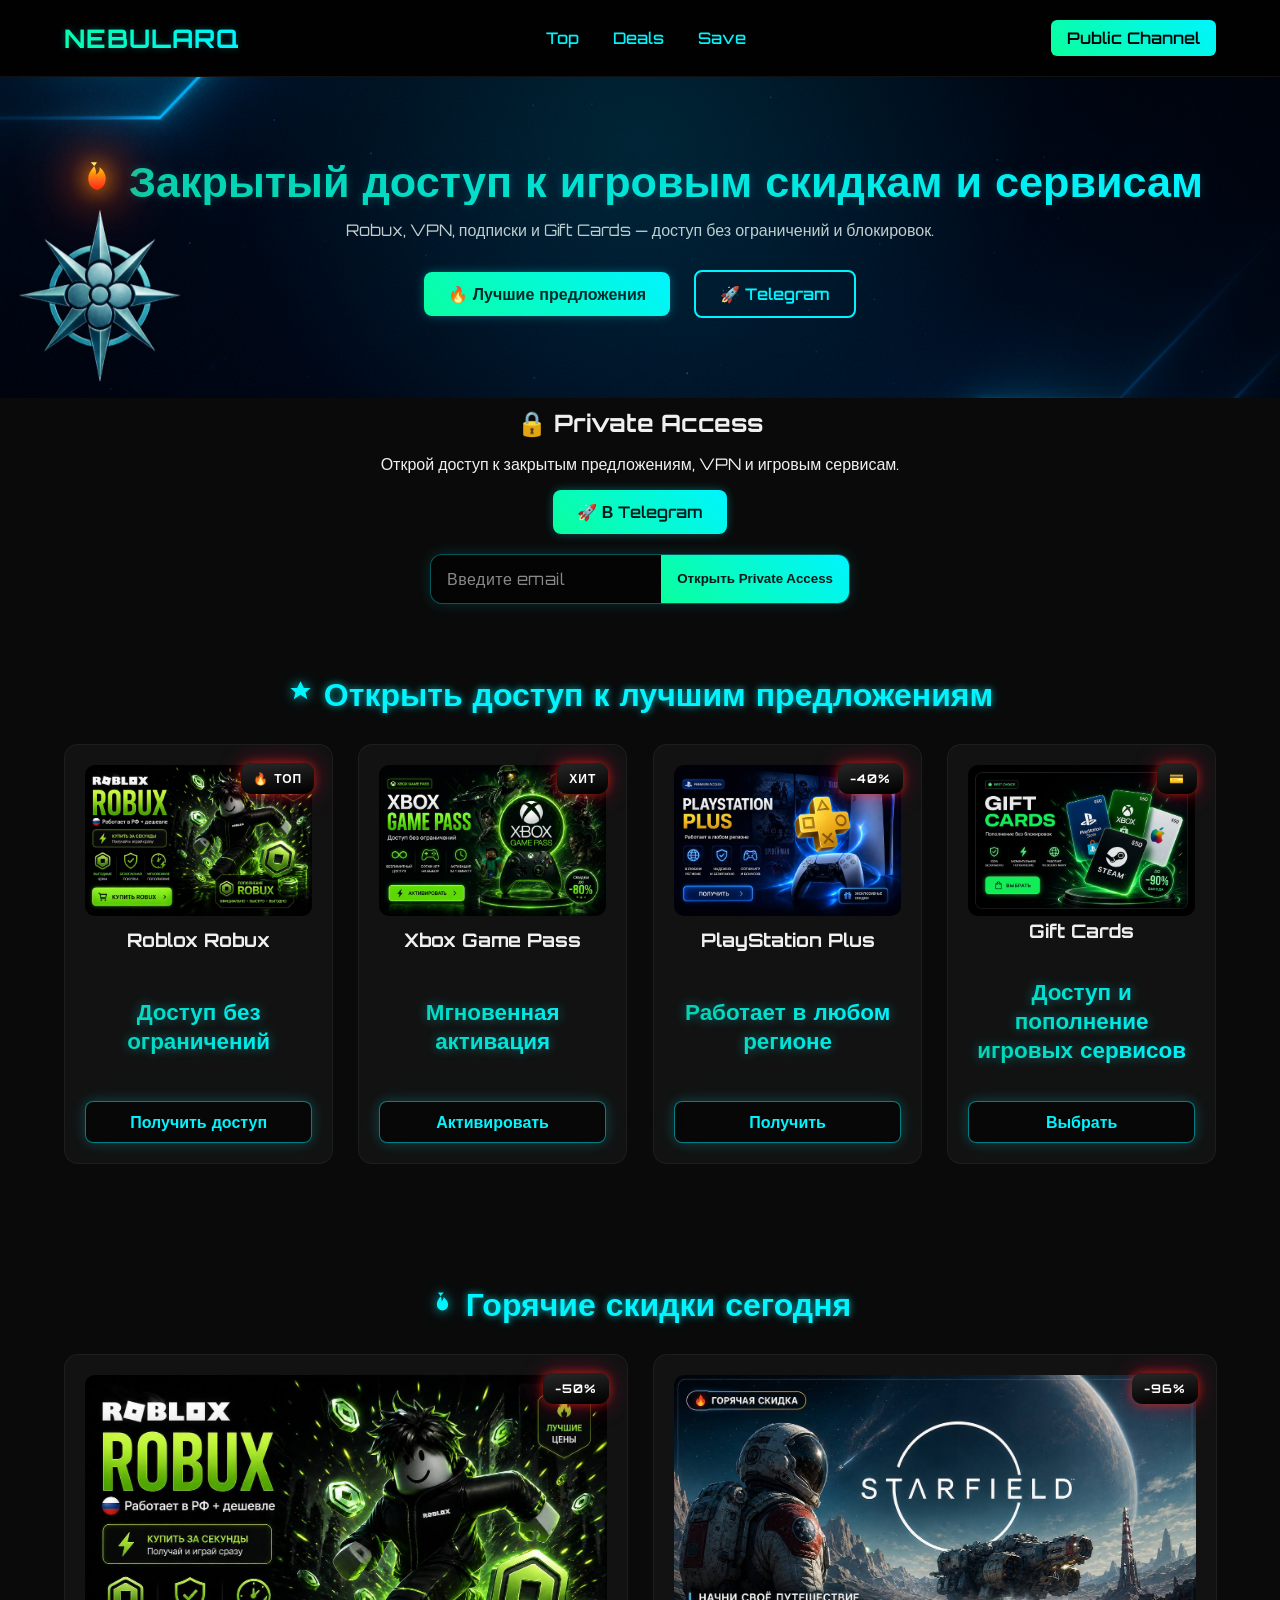
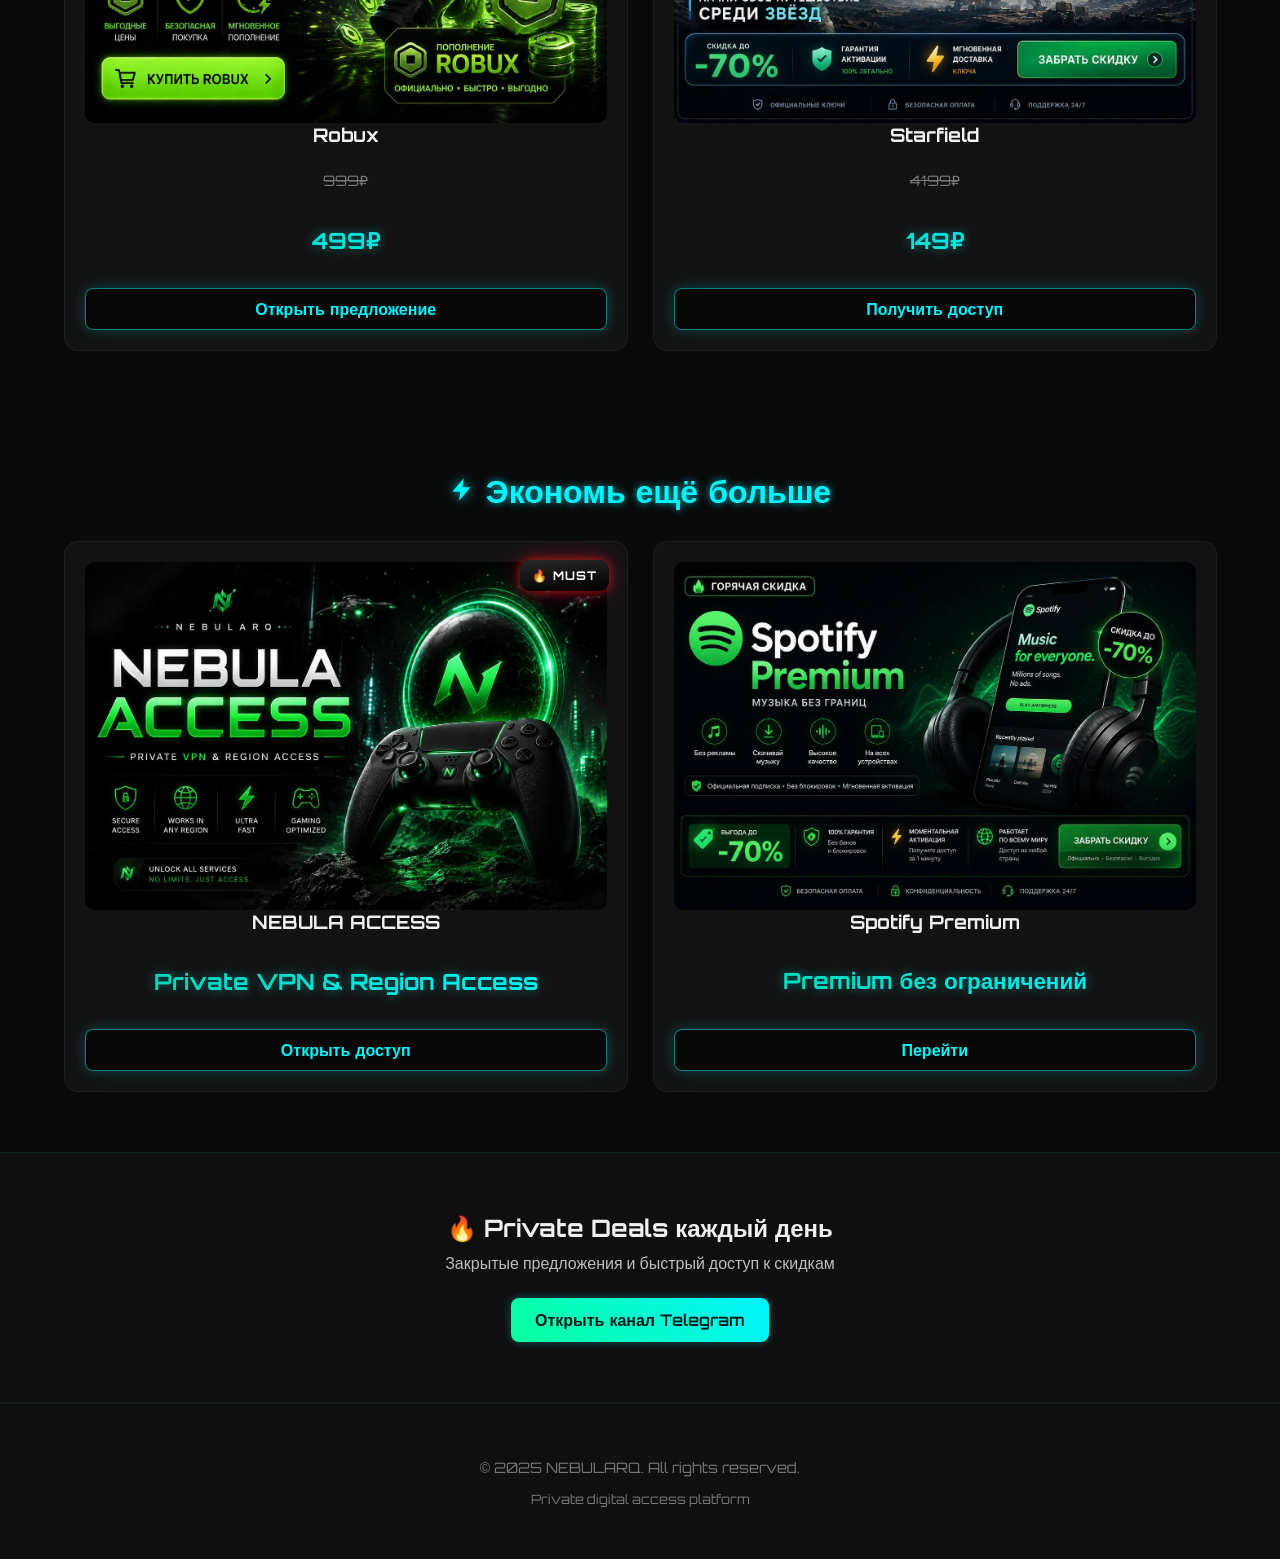
==== commit b919dba2: "update hero7778" ====
--- a/index.html
+++ b/index.html
@@ -26,7 +26,8 @@
          NAVBAR
     ========================== -->
     <header class="navbar">
-
+        <img class="navbar-star" src="assets/Futuristic_cyan_star_emblem-removebg-preview.png?v=2" alt="">
+        
         <div class="logo">
             NEBULARQ
         </div>
--- a/style.css
+++ b/style.css
@@ -109,6 +109,10 @@
   padding: 20px 5%;
   background: rgba(0, 0, 0, 0.85);
   border-bottom: 1px solid #111;
+}
+
+.navbar-star{
+    display:none;
 }
 
 .logo {
@@ -509,12 +513,15 @@
   display: flex;
   flex-direction: column;
   align-items: center;
-  gap: 15px;
+  gap: 5px;
 }
 
 .email-form {
+  width: 100%;
   margin-top: 15px;
-  width: 100%;
+
+  display: flex;
+  justify-content: center;
 }
 
 .email-wrapper {
@@ -525,8 +532,9 @@
   overflow: hidden;
   backdrop-filter: blur(12px);
   -webkit-backdrop-filter: blur(12px);
-  max-width: 420px;
-  margin: 0 auto;
+  width: 420px;
+  max-width: 100%;
+  margin: 0;
   box-shadow: 0 0 15px rgba(0, 245, 255, 0.15), inset 0 0 10px rgba(0, 0, 0, 0.4);
   transition: border-color var(--transition), box-shadow var(--transition);
 }
@@ -542,6 +550,7 @@
 
 .email-wrapper input {
   flex: 1;
+  min-width: 0;
   padding: 14px 16px;
   border: none;
   outline: none;
@@ -557,7 +566,9 @@
 }
 
 .email-wrapper button {
-  padding: 0 22px;
+  flex-shrink: 0;
+  padding: 0 16px;
+  white-space: nowrap;
   background: var(--gradient-green-cyan);
   border: none;
   color: #001a1a;
@@ -659,7 +670,7 @@
   left: -50%;
   width: 200%;
   height: 200%;
-  background: radial-gradient(circle, rgba(0, 245, 255, 0.05), transparent 60%);
+  background: radial-gradient(circle, rgba(0, 245, 255, 0.15), transparent 60%);
   opacity: 0;
   transition: opacity var(--transition-slow);
 }
@@ -679,9 +690,10 @@
   transform: translateY(-10px) scale(1.02);
   box-shadow:
     0 12px 30px rgba(0, 0, 0, 0.75),
-    0 0 25px rgba(0, 245, 255, 0.5),
+    0 0 25px rgba(100, 245, 255, 0.9),
     0 0 50px rgba(10, 255, 157, 0.3),
-    inset 0 0 30px rgba(0, 245, 255, 0.08);
+    inset 0 0 40px rgba(0, 245, 255, 0.9),
+    inset 0 0 40px rgba(10, 245, 255, 0.9);
 }
 
 /* Динамический градиентный край (управляется через JS) */
@@ -690,16 +702,14 @@
   inset: -2px;
   border-radius: var(--radius-xxl);
   padding: 2px;
-  background: conic-gradient(
-    from var(--gradient-angle, 0deg),
-    var(--color-primary),
-    var(--color-secondary),
-    var(--color-primary),
-    var(--color-secondary),
-    var(--color-primary)
-  );
-  -webkit-mask: 
-    linear-gradient(#fff 0 0) content-box, 
+  background: conic-gradient(from var(--gradient-angle, 0deg),
+      var(--color-primary),
+      var(--color-secondary),
+      var(--color-primary),
+      var(--color-secondary),
+      var(--color-primary));
+  -webkit-mask:
+    linear-gradient(#fff 0 0) content-box,
     linear-gradient(#fff 0 0);
   -webkit-mask-composite: xor;
   mask-composite: exclude;
@@ -719,7 +729,7 @@
 }
 
 .deal-card:hover::after {
-  opacity: 0.08;
+  opacity: 1;
 }
 
 .deal-card:hover img {
@@ -995,10 +1005,10 @@
     overflow: hidden;
   }
 
-  .navbar::before {
+ /*  .navbar::before {
     content: '';
     position: absolute;
-    left: -150px;
+    left: -190px;
     top: 0;
     width: 100%;
     height: 100%;
@@ -1010,7 +1020,31 @@
     animation: starFloat 6s ease-in-out infinite;
     will-change: transform, filter;
     pointer-events: none;
-  }
+  } */
+   .navbar-star {
+    display: block;
+
+    position: absolute;
+    left: 10px;
+    top: 0;
+
+    width: auto;
+    height: 99%;
+
+    z-index: 3;
+    opacity: 1;
+
+    filter:
+        drop-shadow(0 0 10px rgba(0,245,255,.1))
+        drop-shadow(0 0 15px rgba(0,245,255,.2))
+        drop-shadow(0 0 35px rgba(10,255,157,.1));
+
+    animation: starFloat 6s ease-in-out infinite;
+
+    will-change: transform, filter;
+
+    pointer-events: none;
+}
 
   @keyframes starFloat {
     0% {
@@ -1025,6 +1059,8 @@
       transform: translateY(0px) rotate(0deg);
     }
   }
+
+ 
 
   .logo,
   .nav-links,
@@ -1111,12 +1147,73 @@
     height: 32px;
   }
 
- .email-wrapper {
-  width: 92%;
-  max-width: 300px;
-  margin-left: calc((100% - 320px) / 2);
-  margin-right: 0; /* или auto, но лучше 0 */
-}
+
+  .email-wrapper {
+    display: flex;
+    flex-direction: column;
+
+    width: 94%;
+    max-width: none;
+    margin: 0;
+  }
+
+  .email-wrapper input,
+  .email-wrapper button {
+    width: 100%;
+  }
+
+  .email-wrapper button {
+    padding: 14px;
+
+
+  }
+
+
+  .deal-card:hover {
+    transform: none;
+  }
+
+  .buy-btn:active {
+    transform: scale(0.95);
+  }
+}
+
+/* ----- Мобильные телефоны (≤ 480px) ----- */
+@media (max-width: 480px) {
+  .hero-title {
+    font-size: 1.6rem;
+  }
+
+  .deals h2 {
+    font-size: 1.5rem;
+  }
+
+  .deal-card {
+    padding: 16px;
+  }
+
+  .email-wrapper {
+    width: calc(100% - 12px);
+    max-width: 308px;
+    margin: 0 auto;
+    position: relative;
+    left: -6px;
+  }
+
+  .navbar::before {
+
+    left: -38px;
+
+
+    width: 156px;
+    height: 156px;
+
+    background-size: contain;
+  }
+
+  .navbar-star {
+    left: -35px;
+  }
 
   .lead-buttons .btn-primary,
   .lead-buttons .btn-secondary {
@@ -1126,42 +1223,10 @@
     margin-right: auto;
   }
 
-  .deal-card:hover {
-    transform: none;
-  }
-
-  .buy-btn:active {
-    transform: scale(0.95);
-  }
-}
-
-/* ----- Мобильные телефоны (≤ 480px) ----- */
-@media (max-width: 480px) {
-  .hero-title {
-    font-size: 1.6rem;
-  }
-
-  .deals h2 {
-    font-size: 1.5rem;
-  }
-
-  .deal-card {
-    padding: 16px;
-  }
-
   .buy-btn {
     width: 100%;
     box-sizing: border-box;
     text-align: center;
   }
 
-  .email-wrapper {
-    flex-direction: column;
-    width: 100%;
-  }
-
-  .email-wrapper button {
-    width: 100%;
-    padding: 14px;
-  }
 }
